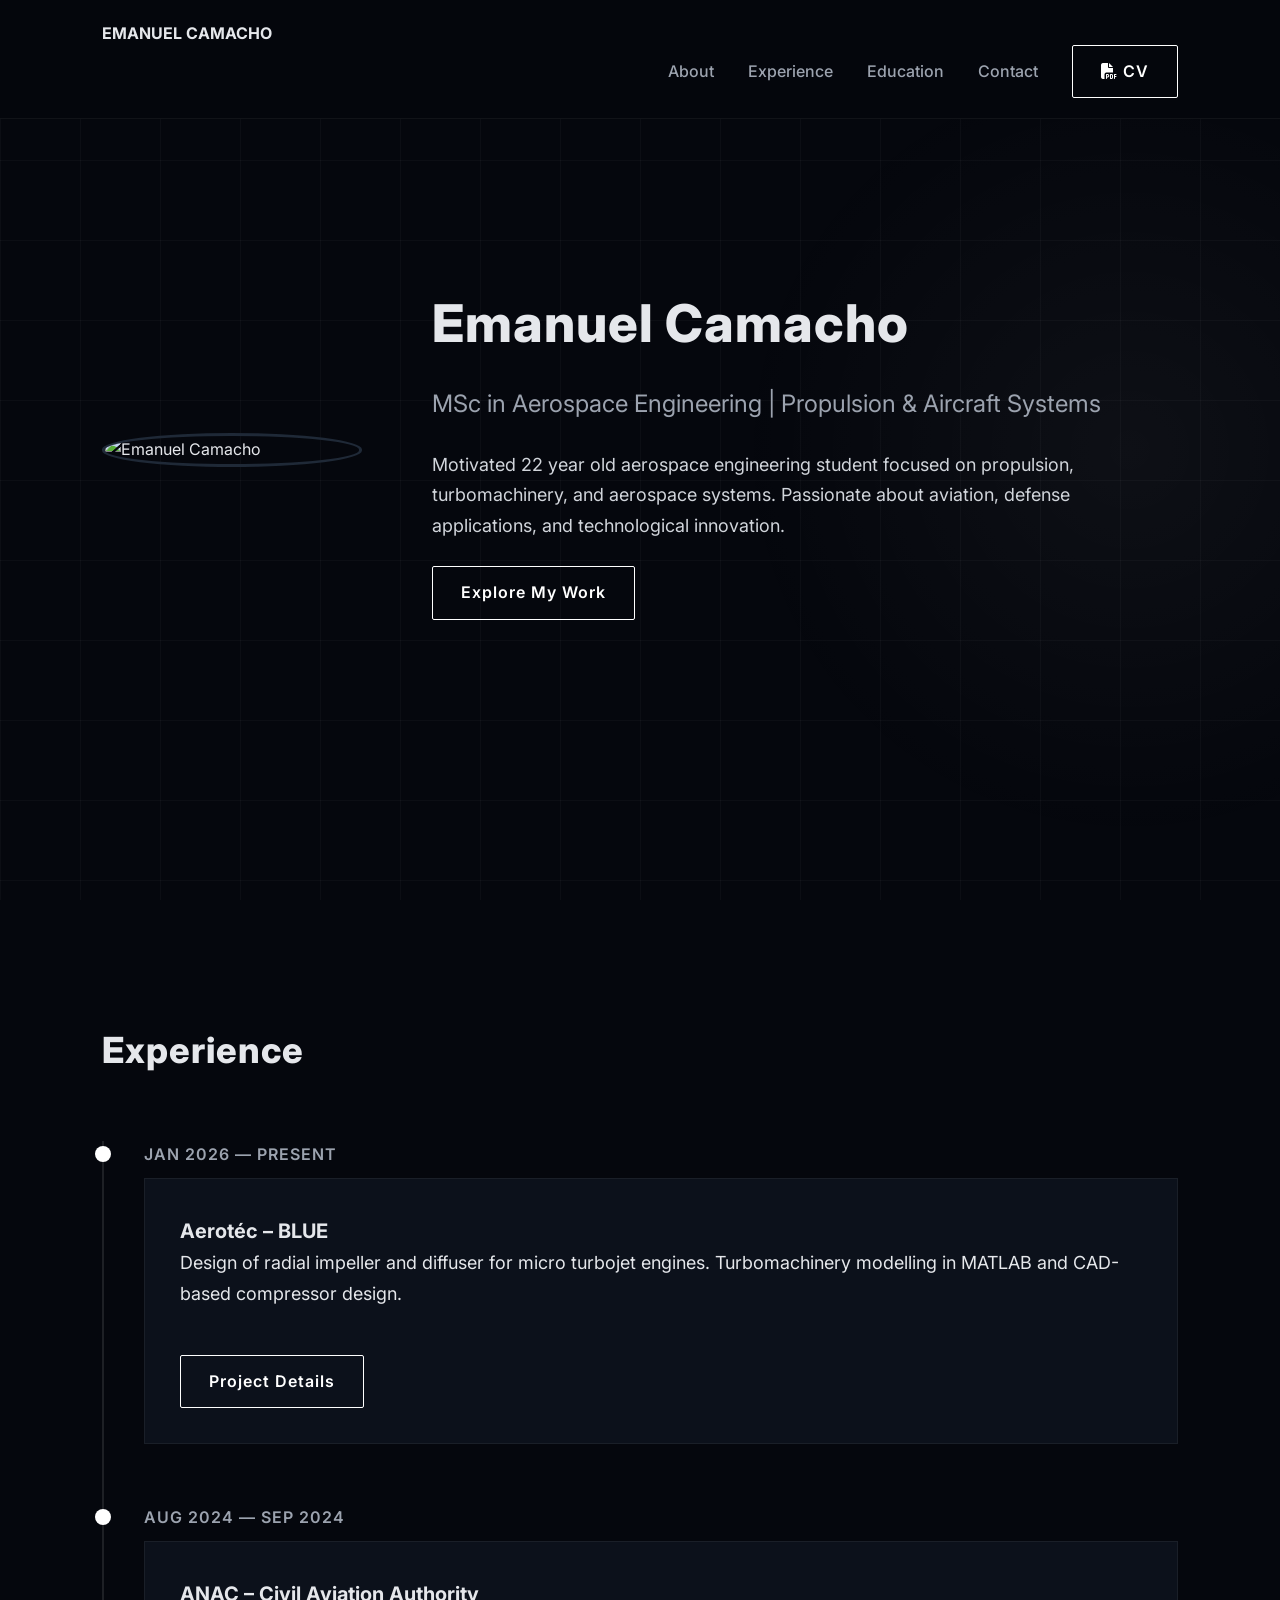
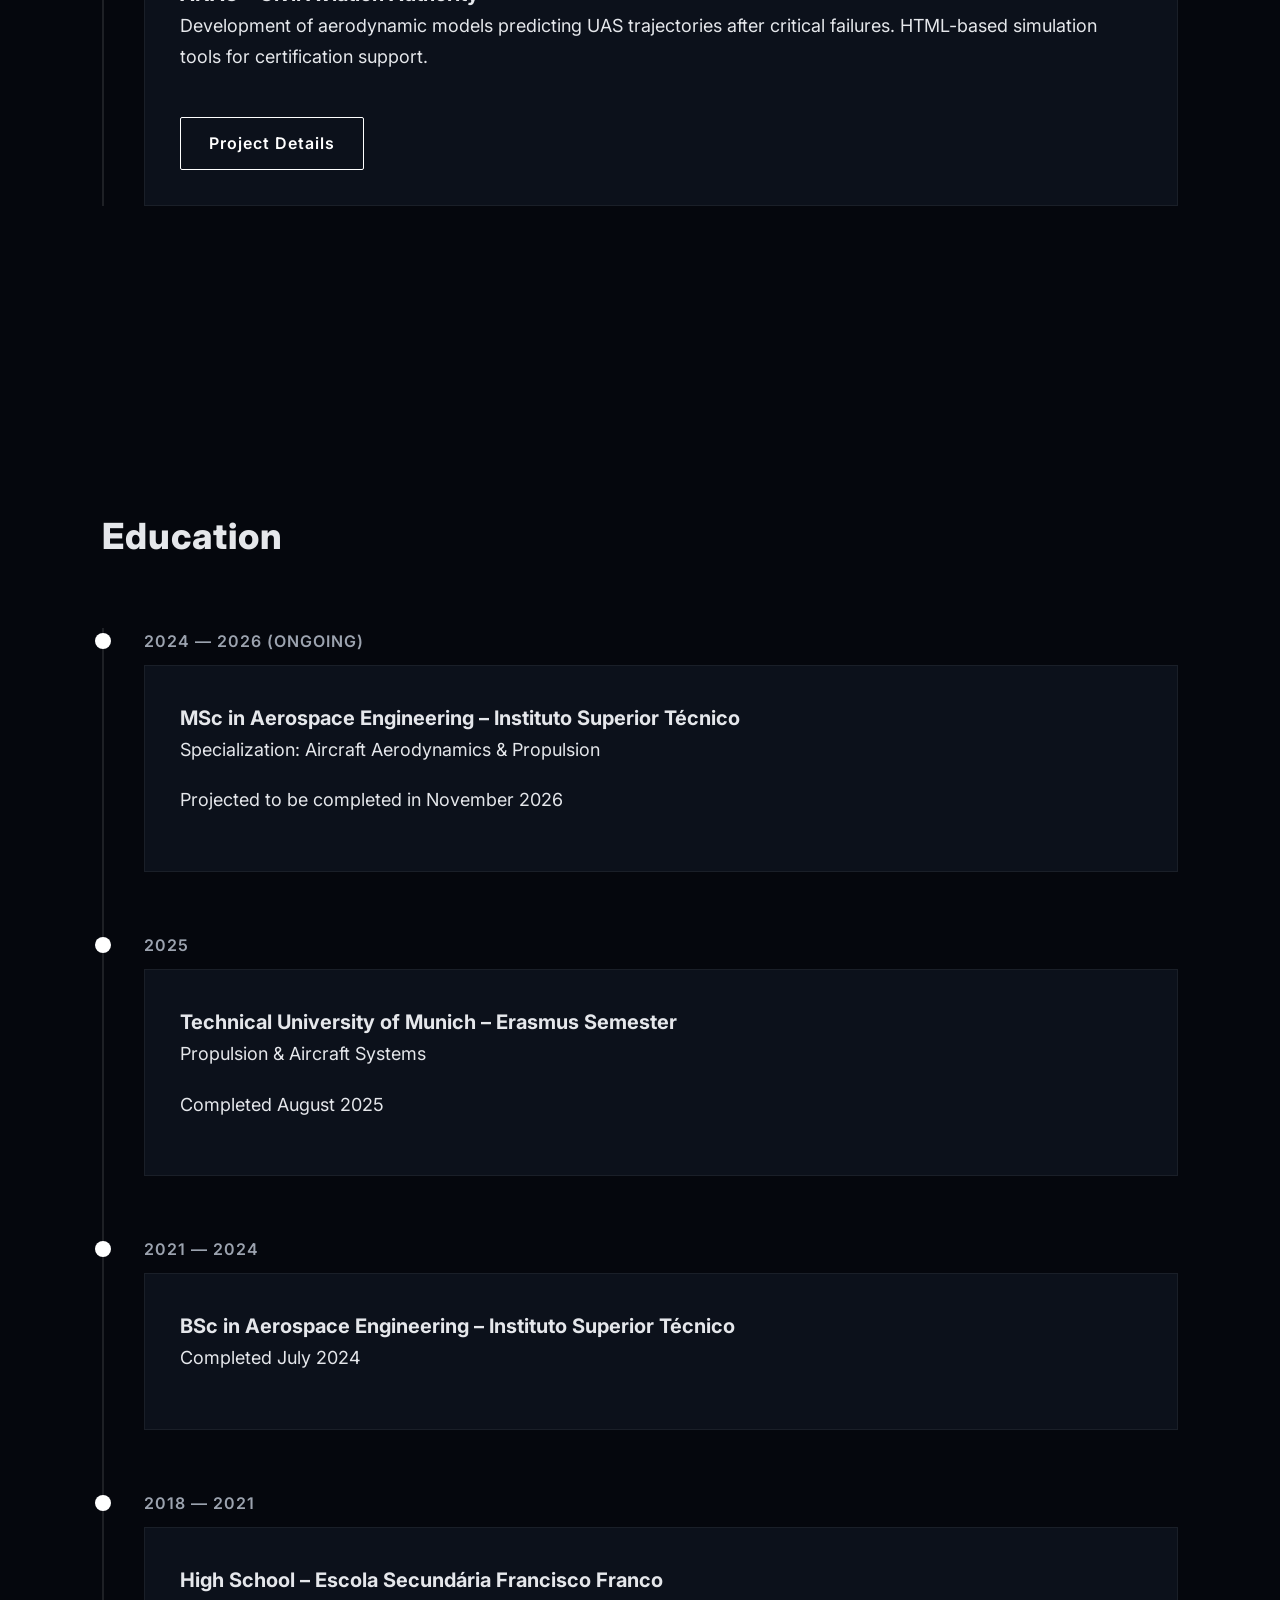
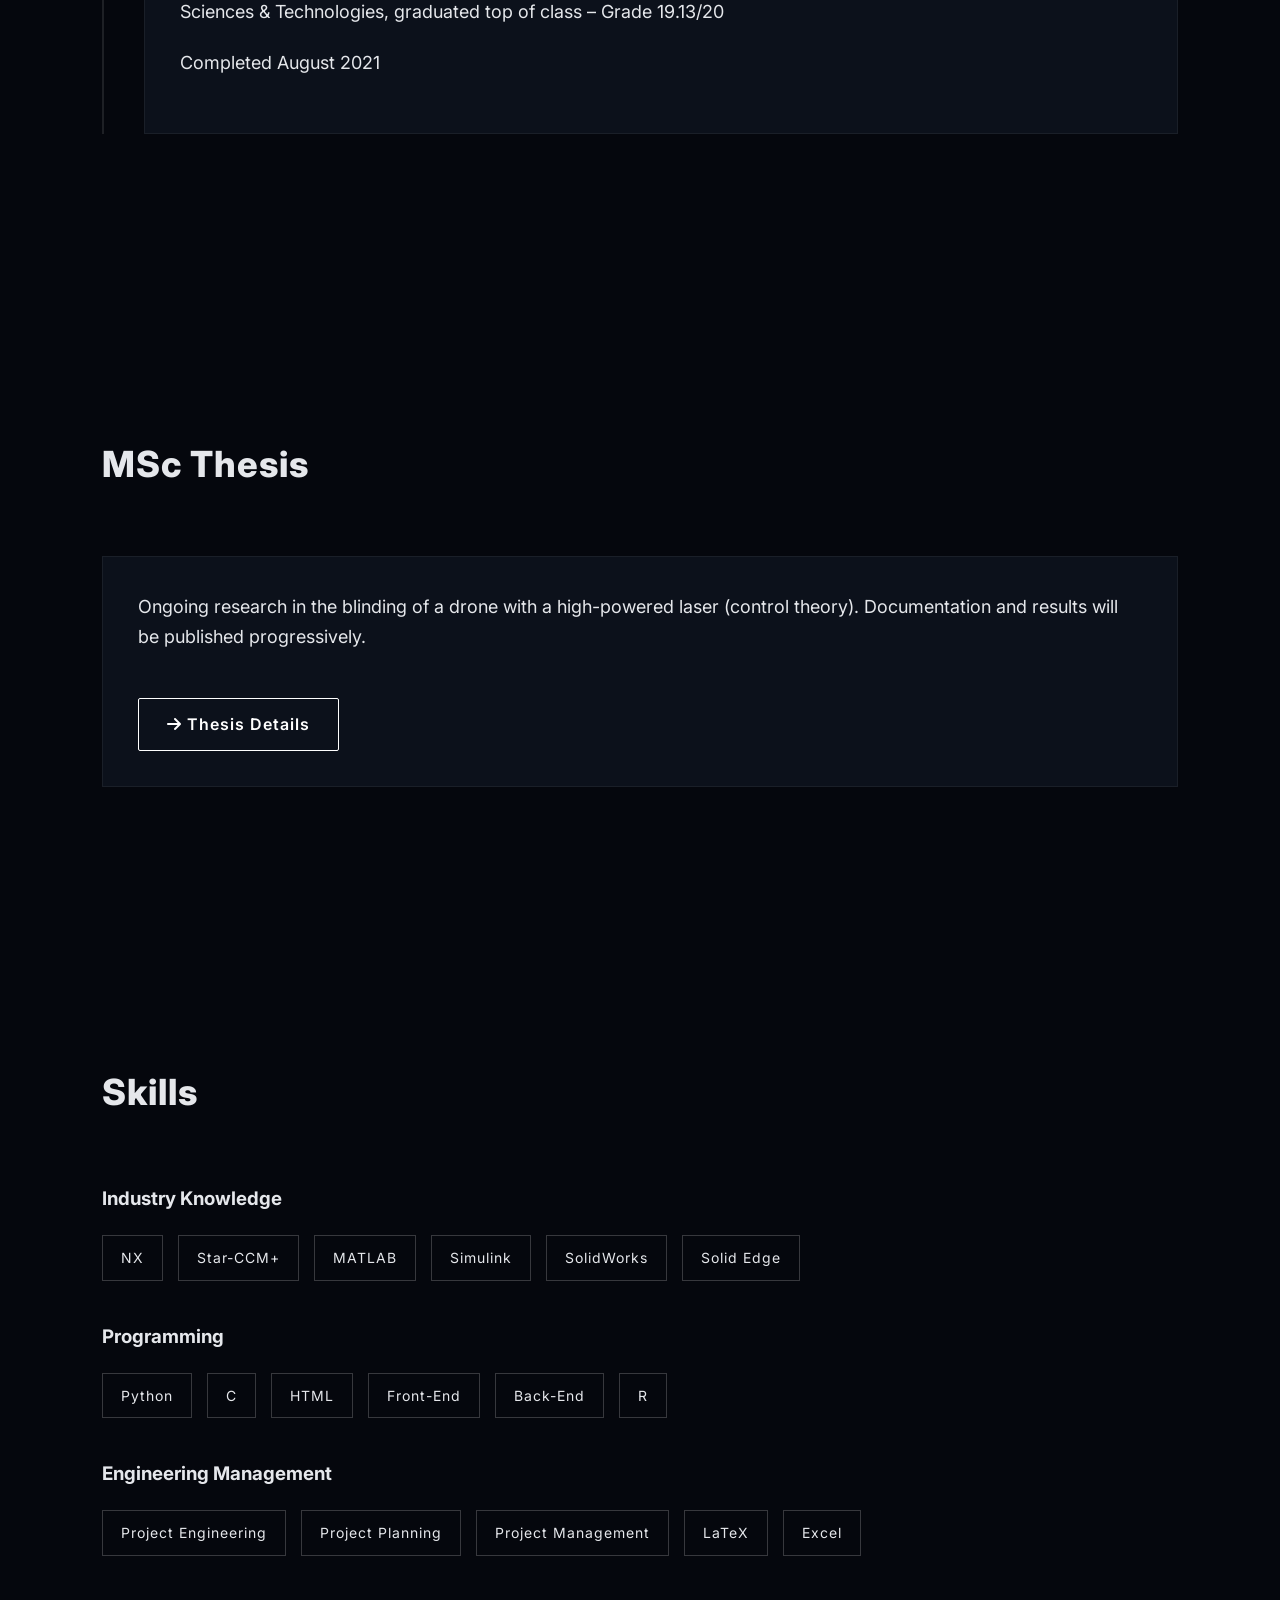
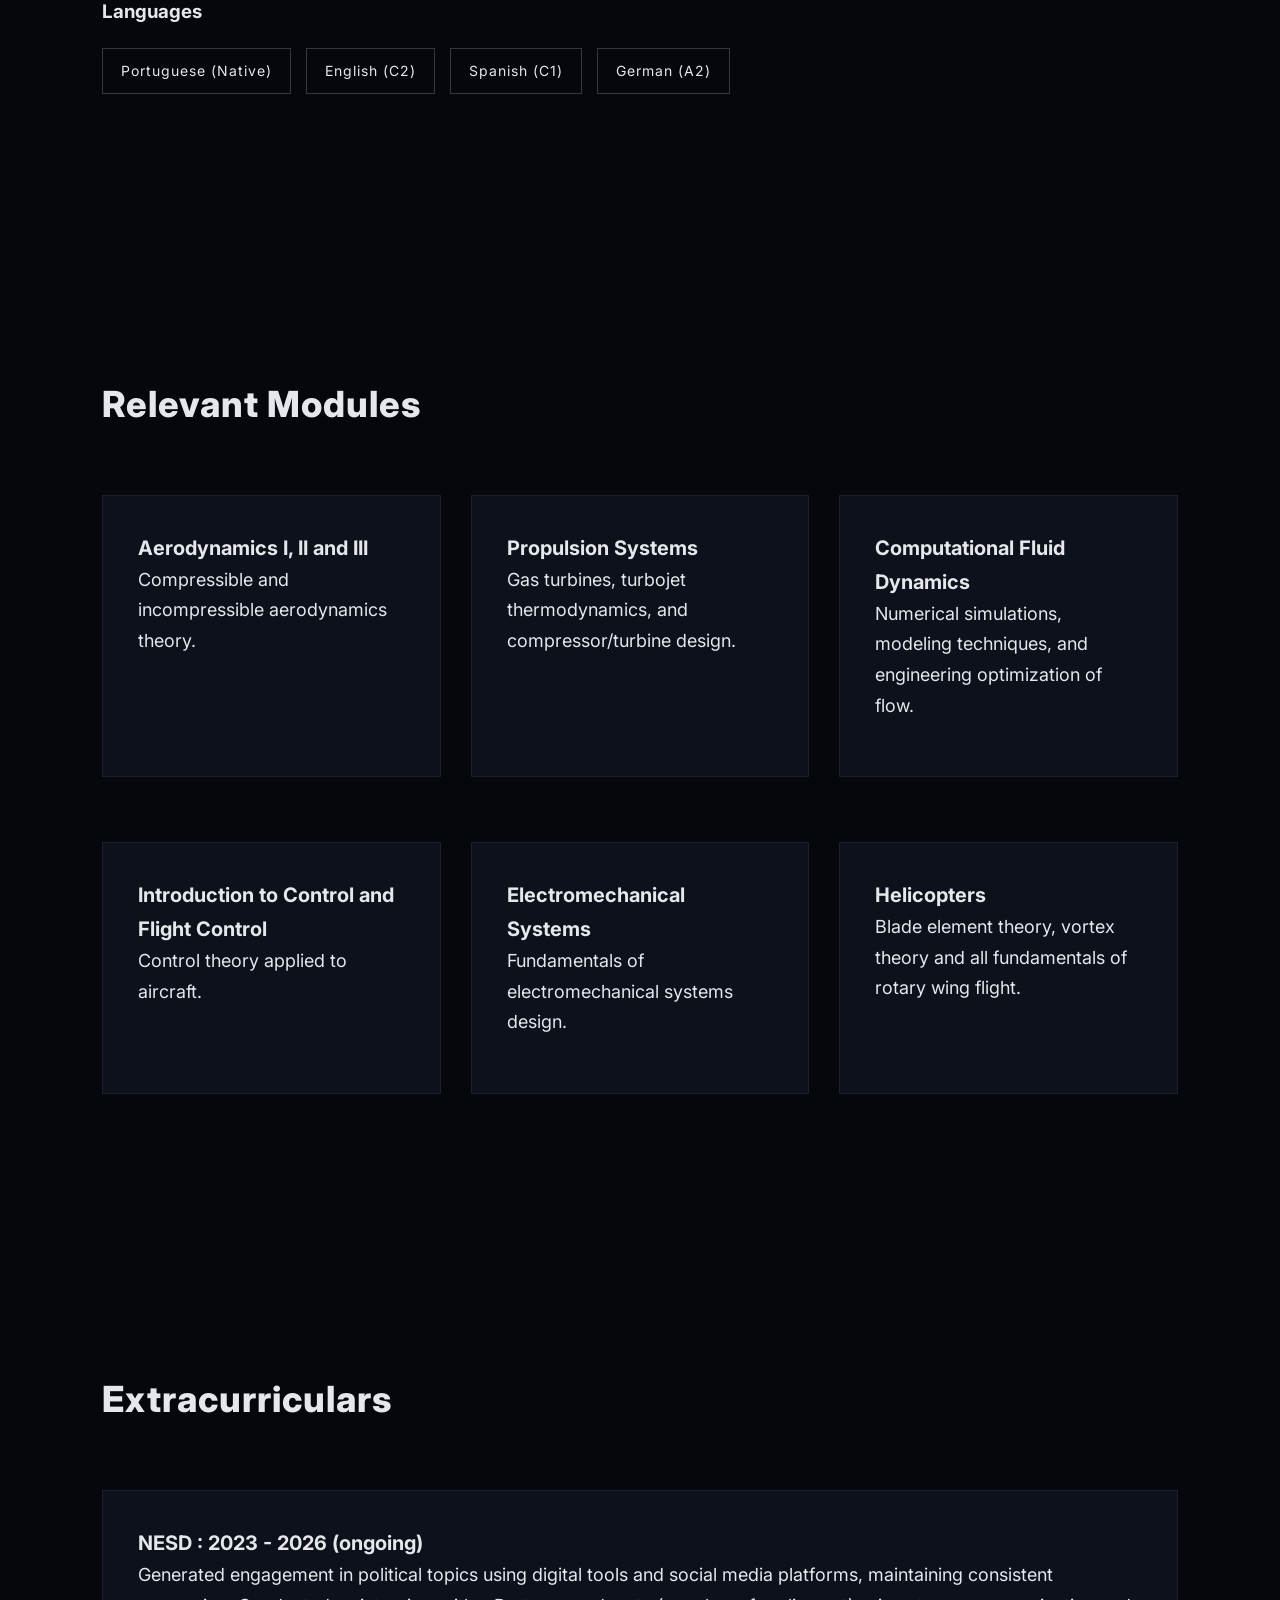
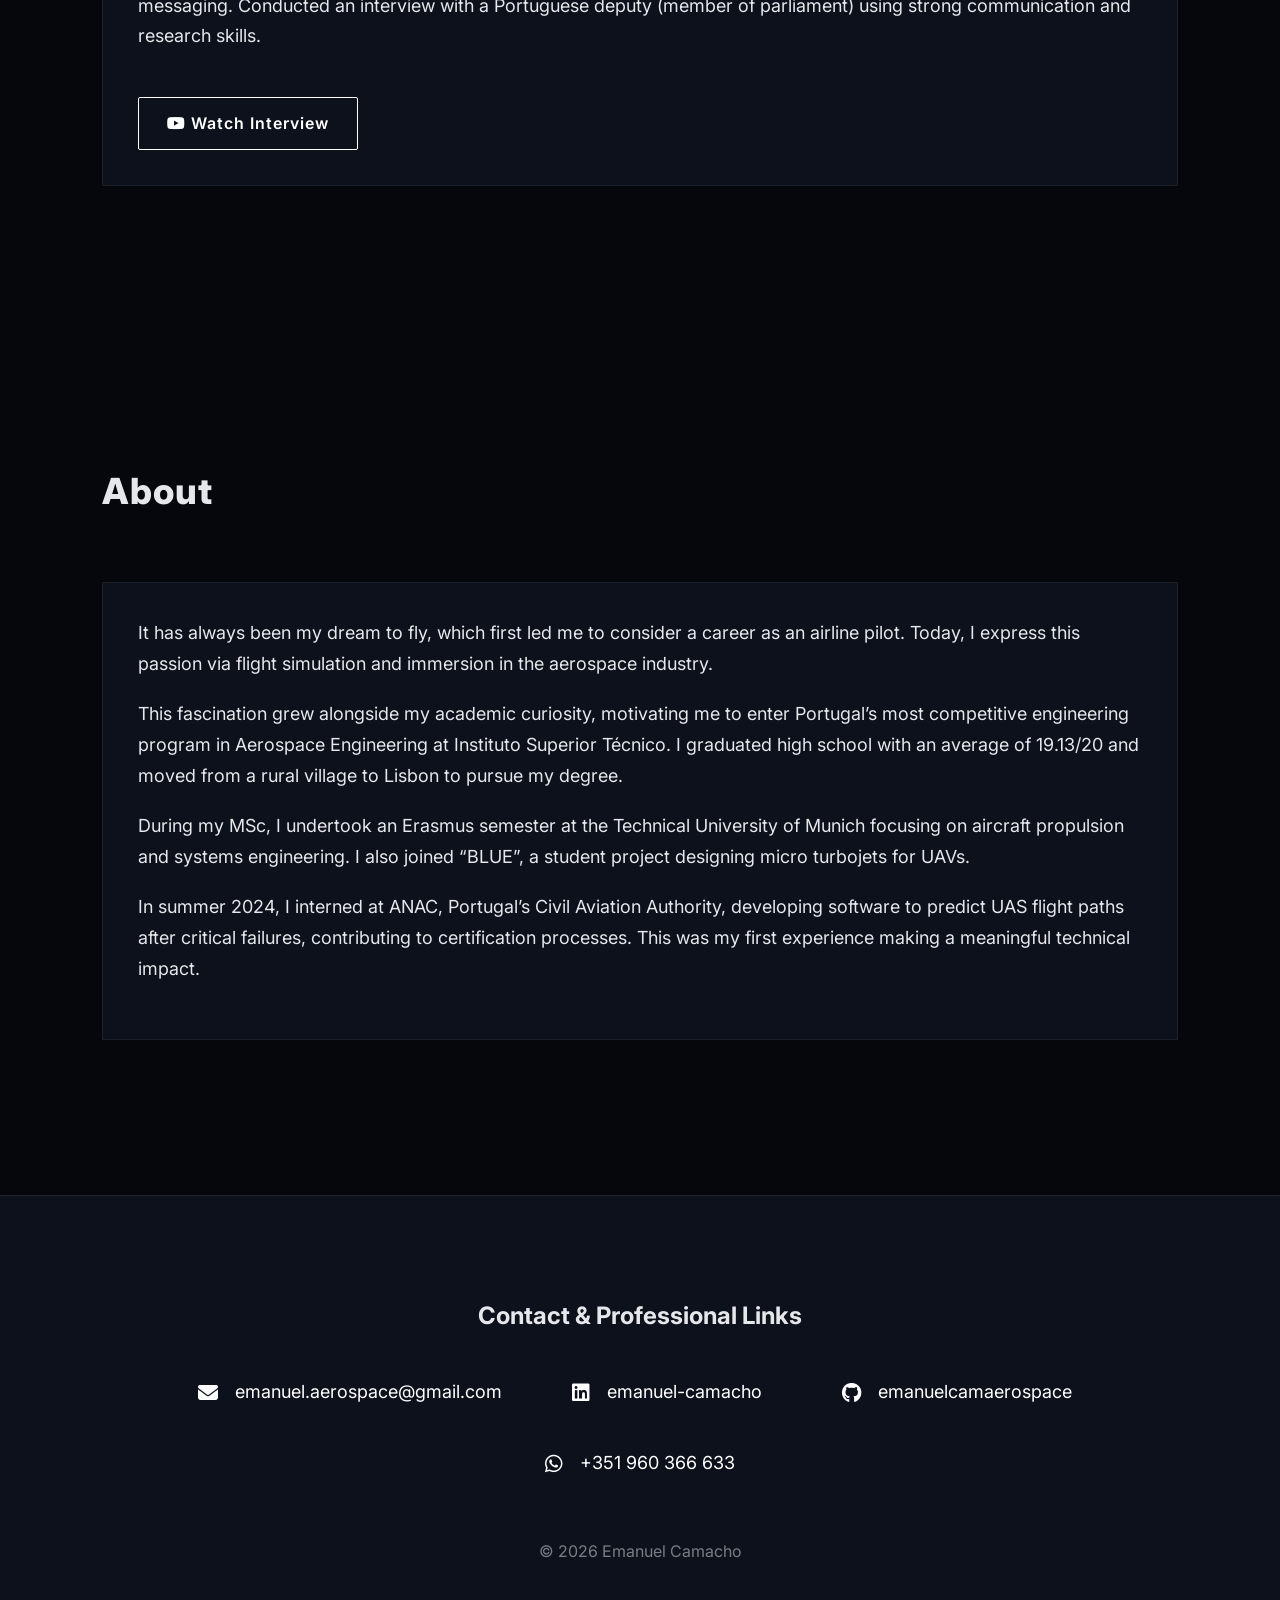
==== index.html @ 97e994b1 "Update index.html" ====
<!DOCTYPE html>
<html lang="en">
<head>
<meta charset="UTF-8">
<meta name="viewport" content="width=device-width, initial-scale=1.0">
<title>Emanuel Camacho | Aerospace Engineering</title>
<link href="https://fonts.googleapis.com/css2?family=Inter:wght@300;400;600;700;800&display=swap" rel="stylesheet">
<link rel="stylesheet" href="style.css">
<link rel="stylesheet" href="https://cdnjs.cloudflare.com/ajax/libs/font-awesome/6.4.2/css/all.min.css">
</head>
<meta name="google" content="notranslate">
<body>

<nav>
    
    <div><strong>EMANUEL CAMACHO</strong></div>
    <div>
        <a href="#about">About</a>
        <a href="#experience">Experience</a>
        <a href="#education">Education</a>
        <a href="#contact">Contact</a>
        <a href="cv.html" class="btn"><i class="fas fa-file-pdf"></i> CV</a>
    </div>
</nav>

<!-- HERO SECTION -->
<section class="hero">
    <div class="hero-content">
        <img src="images/profile.png" alt="Emanuel Camacho">
        <div class="hero-text">
            <h1>Emanuel Camacho</h1>
            <h2>MSc in Aerospace Engineering | Propulsion & Aircraft Systems</h2>  
            <p>
                Motivated 22 year old aerospace engineering student focused on propulsion, turbomachinery, and aerospace systems. 
                Passionate about aviation, defense applications, and technological innovation.
            </p>
            <a href="#experience" class="btn">Explore My Work</a>
        </div>
    </div>
</section>


<!-- EXPERIENCE -->
<section id="experience" class="section">
    <h2>Experience</h2>
    <div class="timeline">

        <!-- BLUE -->
        <div class="timeline-item">
            <div class="timeline-date">JAN 2026 — PRESENT</div>
            <div class="card experience-card">

                <div class="media-banner" 
                style="background-image:url('images/BLUE_branco.png'); 
                        background-size: 70%; 
                        background-position: center; 
                        background-repeat: no-repeat;">
                </div>

                <div class="card-content">
                    <h3>Aerotéc – BLUE</h3>
                    <p>
                        Design of radial impeller and diffuser for micro turbojet engines.
                        Turbomachinery modelling in MATLAB and CAD-based compressor design.
                    </p>
                    <a href="blue.html" class="btn">Project Details</a>
                </div>

            </div>
        </div>

        <!-- ANAC -->
        <div class="timeline-item">
            <div class="timeline-date">AUG 2024 — SEP 2024</div>
            <div class="card experience-card">

                <div class="media-banner" style="background-image:url('images/anaclogo.png');"></div>

                <div class="card-content">
                    <h3>ANAC – Civil Aviation Authority</h3>
                    <p>
                        Development of aerodynamic models predicting UAS trajectories after critical failures.
                        HTML-based simulation tools for certification support.
                    </p>
                    <a href="anac.html" class="btn">Project Details</a>
                </div>

            </div>
        </div>

    </div>
</section>

<!-- EDUCATION -->
<section id="education" class="section">
  <h2>Education</h2>
  <div class="timeline">

    <!-- MSc IST -->
    <div class="timeline-item">
      <div class="timeline-date">2024 — 2026 (ONGOING)</div>
      <div class="card experience-card edu-card">
          <div class="media-banner" style="background-image:url('images/ist.svg');"></div>
          <div class="card-content">
              <h3>MSc in Aerospace Engineering – Instituto Superior Técnico</h3>
              <p>Specialization: Aircraft Aerodynamics & Propulsion</p>
              <p>Projected to be completed in November 2026</p>
          </div>
      </div>
    </div>

    <!-- TUM (kept as is) -->
    <div class="timeline-item">
      <div class="timeline-date">2025</div>
      <div class="card experience-card edu-card">
          <div class="media-banner" style="background-image:url('images/TUM.svg');"></div>
          <div class="card-content">
              <h3>Technical University of Munich – Erasmus Semester</h3>
              <p>Propulsion & Aircraft Systems</p>
              <p>Completed August 2025</p>
          </div>
      </div>
    </div>

    <!-- BSc IST -->
    <div class="timeline-item">
      <div class="timeline-date">2021 — 2024</div>
      <div class="card experience-card edu-card">
          <div class="media-banner" style="background-image:url('images/ist.svg');"></div>
          <div class="card-content">
              <h3>BSc in Aerospace Engineering – Instituto Superior Técnico</h3>
              <p>Completed July 2024</p>
          </div>
      </div>
    </div>

    <!-- High School -->
    <div class="timeline-item">
      <div class="timeline-date">2018 — 2021</div>
      <div class="card experience-card edu-card">
          <div class="media-banner" style="background-image:url('images/francisco_franco.png');"></div>
          <div class="card-content">
              <h3>High School – Escola Secundária Francisco Franco</h3>
              <p>Sciences & Technologies, graduated top of class – Grade 19.13/20</p>
              <p>Completed August 2021</p>
          </div>
      </div>
    </div>

  </div>
</section>

<!-- MSc THESIS -->
<section id="thesis" class="section">
    <h2>MSc Thesis</h2>
    <div class="card">
        <p>Ongoing research in the blinding of a drone with a high-powered laser (control theory). Documentation and results will be published progressively.</p>
        <a href="thesis.html" class="btn"><i class="fas fa-arrow-right"></i> Thesis Details</a>
    </div>
</section>

<!-- SKILLS -->
<section id="skills" class="section">
    <h2>Skills</h2>

    <div class="skill-category">
        <h3>Industry Knowledge</h3>
        <div class="skill-tags">
            <div class="skill-tag">NX</div>
            <div class="skill-tag">Star-CCM+</div>
            <div class="skill-tag">MATLAB</div>
            <div class="skill-tag">Simulink</div>
            <div class="skill-tag">SolidWorks</div>
            <div class="skill-tag">Solid Edge</div>
        </div>
    </div>

    <div class="skill-category">
        <h3>Programming</h3>
        <div class="skill-tags">
            <div class="skill-tag">Python</div>
            <div class="skill-tag">C</div>
            <div class="skill-tag">HTML</div>
            <div class="skill-tag">Front-End</div>
            <div class="skill-tag">Back-End</div>
            <div class="skill-tag">R</div>
        </div>
    </div>

    <div class="skill-category">
        <h3>Engineering Management</h3>
        <div class="skill-tags">
            <div class="skill-tag">Project Engineering</div>
            <div class="skill-tag">Project Planning</div>
            <div class="skill-tag">Project Management</div>
            <div class="skill-tag">LaTeX</div>
            <div class="skill-tag">Excel</div>
        </div>
    </div>

    <div class="skill-category">
        <h3>Languages</h3>
        <div class="skill-tags">
            <div class="skill-tag">Portuguese (Native)</div>
            <div class="skill-tag">English (C2)</div>
            <div class="skill-tag">Spanish (C1)</div>
            <div class="skill-tag">German (A2)</div>
        </div>
    </div>
</section>

<!-- RELEVANT MODULES -->
<section id="modules" class="section">
    <h2>Relevant Modules</h2>
    <div class="course-grid">
        <div class="card"><h3>Aerodynamics I, II and III</h3><p>Compressible and incompressible aerodynamics theory.</p></div>
        <div class="card"><h3>Propulsion Systems</h3><p>Gas turbines, turbojet thermodynamics, and compressor/turbine design.</p></div>
        <div class="card"><h3>Computational Fluid Dynamics</h3><p>Numerical simulations, modeling techniques, and engineering optimization of flow.</p></div>
        <div class="card"><h3>Introduction to Control and Flight Control</h3><p>Control theory applied to aircraft.</p></div>
        <div class="card"><h3>Electromechanical Systems</h3><p>Fundamentals of electromechanical systems design.</p></div>
        <div class="card"><h3>Helicopters</h3><p>Blade element theory, vortex theory and all fundamentals of rotary wing flight.</p></div>
</section>

<!-- EXTRACURRICULAR NESD -->
<section id="extracurricular" class="section">
    <h2>Extracurriculars</h2>
    <div class="card">
    <h3>NESD : 2023 - 2026 (ongoing)</h3>
    <p>
        Generated engagement in political topics using digital tools and social media platforms, maintaining consistent messaging.
        Conducted an interview with a Portuguese deputy (member of parliament) using strong communication and research skills.
    </p>

    <a href="https://www.youtube.com/watch?v=aXqZO8vijGA&t=4s" target="_blank" class="btn youtube-btn">
        <i class="fab fa-youtube"></i> Watch Interview
    </a>
</div>
</section>

<!-- ABOUT -->
<section id="about" class="section">
    <h2>About</h2>
    <div class="card">
        <p>
            It has always been my dream to fly, which first led me to consider a career as an airline pilot. 
            Today, I express this passion via flight simulation and immersion in the aerospace industry.
        </p>
        <p>
            This fascination grew alongside my academic curiosity, motivating me to enter Portugal’s most 
            competitive engineering program in Aerospace Engineering at Instituto Superior Técnico. 
            I graduated high school with an average of 19.13/20 and moved from a rural village to Lisbon 
            to pursue my degree.
        </p>
        <p>
            During my MSc, I undertook an Erasmus semester at the Technical University of Munich focusing 
            on aircraft propulsion and systems engineering. I also joined “BLUE”, a student project designing 
            micro turbojets for UAVs.
        </p>
        <p>
            In summer 2024, I interned at ANAC, Portugal’s Civil Aviation Authority, developing software 
            to predict UAS flight paths after critical failures, contributing to certification processes. 
            This was my first experience making a meaningful technical impact.
        </p>
    </div>
</section>


<!-- CONTACT -->
<section id="contact" class="contact-section">
    <h2>Contact & Professional Links</h2>
    <div class="contact-grid">
        <div class="contact-item">
            <i class="fas fa-envelope"></i>
            <a href="mailto:emanuel.aerospace@gmail.com">emanuel.aerospace@gmail.com</a>
        </div>
        <div class="contact-item">
            <i class="fab fa-linkedin"></i>
            <a href="https://www.linkedin.com/in/emanuel-camacho-05ab8a245" target="_blank">emanuel-camacho</a>
        </div>
        <div class="contact-item">
            <i class="fab fa-github"></i>
            <a href="https://github.com/emanuelcamaerospace/" target="_blank">emanuelcamaerospace</a>
        </div>
        <div class="contact-item">
            <i class="fab fa-whatsapp"></i>
            <a href="https://wa.me/+351960366633" target="_blank">+351 960 366 633</a>
        </div>
    </div>
    <p style="margin-top:60px; opacity:0.5;">© 2026 Emanuel Camacho</p>
</section>

<script>
const observer = new IntersectionObserver(entries => {
    entries.forEach(entry => {
        if(entry.isIntersecting) { entry.target.classList.add("visible"); }
    });
});
document.querySelectorAll(".section, .card").forEach(el => {
    el.classList.add("fade-in");
    observer.observe(el);
});
</script>

</body>
</html>
---- style.css ----
/* ================= GLOBAL ================= */
/* Reset & base styles */
* {
  margin: 0;
  padding: 0;
  box-sizing: border-box;
}

html {
  scroll-behavior: smooth;
  translate: no;
}

html, body {
  overflow-x: hidden !important;
}

body {
  font-family: 'Inter', sans-serif;
  background: #05070d;
  color: #e5e7eb;
  line-height: 1.7;
  position: relative;
}

/* Blueprint grid overlay */
body::before {
  content: "";
  position: fixed;
  inset: 0;
  background-image:
    linear-gradient(rgba(255,255,255,0.03) 1px, transparent 1px),
    linear-gradient(90deg, rgba(255,255,255,0.03) 1px, transparent 1px);
  background-size: 80px 80px;
  pointer-events: none;
  z-index: 0;
}

/* ================= NAVIGATION ================= */
nav {
  position: fixed;
  width: 100%;
  background: rgba(5,7,13,0.95);
  backdrop-filter: blur(12px);
  display: flex;
  justify-content: space-between;
  padding: 20px 8%;
  z-index: 1000;
  border-bottom: 1px solid rgba(255,255,255,0.05);
}

nav a {
  color: #9ca3af;
  text-decoration: none;
  margin-left: 30px;
  font-weight: 500;
  transition: 0.3s;
}

nav a:hover { color: #ffffff; }

nav a.btn { text-align: center; }

/* ================= HERO ================= */
.hero {
  height: 100vh;
  display: flex;
  align-items: center;
  padding: 0 8%;
  position: relative;
}

.hero-content {
  display: flex;
  align-items: center;
  gap: 70px;
  z-index: 1;
}

.hero img {
  width: 260px;
  border-radius: 50%;
  border: 3px solid #1f2937;
}

.hero-text h1 { font-size: 52px; font-weight: 800; letter-spacing: 1px; }
.hero-text h2 { color: #9ca3af; font-weight: 400; margin: 15px 0 25px; }
.hero-text p { font-size: 18px; max-width: 650px; color: #d1d5db; }

.hero::after {
  content: "";
  position: absolute;
  width: 800px;
  height: 800px;
  background: radial-gradient(circle, rgba(255,255,255,0.04), transparent 70%);
  top: 50%;
  right: -250px;
  transform: translateY(-50%);
  z-index: 0;
}

/* ================= BUTTONS ================= */
.btn {
  display: inline-block;
  margin-top: 25px;
  padding: 12px 28px;
  border: 1px solid #ffffff;
  color: #ffffff;
  text-decoration: none;
  border-radius: 2px;
  font-weight: 600;
  letter-spacing: 1px;
  transition: 0.3s;
}

.btn:hover { background: #ffffff; color: #05070d; }

/* ================= SECTIONS ================= */
.section {
  padding: 120px 8%;
  position: relative;
  z-index: 1;
}

.section h2 {
  font-size: 36px;
  font-weight: 800;
  margin-bottom: 60px;
  letter-spacing: 1px;
}

/* ================= CARDS ================= */
.card {
  background: #0c111b;
  padding: 35px;
  margin-bottom: 35px;
  border: 1px solid rgba(255,255,255,0.06);
  transition: 0.3s;
}

.card:hover { border-color: rgba(255,255,255,0.2); }
.card p { font-size: 18px; margin-bottom: 20px; }
.card ul { margin-left: 20px; }
.card h3 { font-size: 20px; }

/* ================= TIMELINE ================= */
.timeline { border-left: 2px solid rgba(255,255,255,0.1); padding-left: 40px; }
.timeline-item { margin-bottom: 60px; position: relative; }
.timeline-item::before {
  content: "";
  position: absolute;
  left: -49px;
  top: 5px;
  width: 16px;
  height: 16px;
  background: #ffffff;
  border-radius: 50%;
}
.timeline-date { color: #9ca3af; margin-bottom: 10px; font-weight: 600; letter-spacing: 1px; }

/* ================= SKILLS ================= */
.skill-category { margin-bottom: 40px; }
.skill-category h3 { margin-bottom: 20px; font-weight: 700; }
.skill-tags { display: flex; flex-wrap: wrap; gap: 15px; }
.skill-tag { padding: 10px 18px; border: 1px solid rgba(255,255,255,0.2); font-size: 14px; letter-spacing: 1px; }

/* ================= COURSES ================= */
.course-grid { display: grid; grid-template-columns: repeat(auto-fit,minmax(280px,1fr)); gap: 30px; }

/* ================= CONTACT ================= */
.contact-section { background: #0c111b; padding: 100px 8%; text-align: center; border-top: 1px solid rgba(255,255,255,0.08); }
.contact-grid { display: flex; flex-wrap: wrap; justify-content: center; gap: 40px; margin-top: 40px; }
.contact-item { min-width: 250px; font-size: 18px; text-align: center; }
.contact-item a { color: #ffffff; text-decoration: none; }
.contact-item a:hover { text-decoration: underline; }
.contact-item i { color: #ffffff; margin-right: 12px; font-size: 20px; vertical-align: middle; }

/* ================= FADE ANIMATION ================= */
.fade-in { opacity: 0; transform: translateY(40px); transition: all 1s ease; }
.fade-in.visible { opacity: 1; transform: translateY(0); }

/* ================= IFRAME ================= */
iframe { width: 100%; height: 80vh; border: none; margin-bottom: 20px; }

/* ================= CAPTIONS ================= */
.caption {
  margin-top: 15px;
  color: #e5e7eb;
  text-align: center;
  max-width: 700px;
  margin-left: auto;
  margin-right: auto;
}
.caption h3 { font-size: 1.4rem; font-weight: 700; margin-bottom: 10px; }
.caption p { font-size: 1rem; line-height: 1.5; color: #d1d5db; }

/* ================= EXPERIENCE CARD ================= */
.experience-card { position: relative; overflow: hidden; }
.media-banner {
  position: absolute;
  top: 0;
  right: 0;
  width: 65%;
  height: 100%;
  background: url('images/profile.png') center/cover no-repeat;
  opacity: 0.12;
  transform: skewX(-25deg) translateX(30%);
  transition: 0.6s ease;
}
.experience-card:hover .media-banner {
  opacity: 0.25;
  transform: skewX(-25deg) translateX(20%) scale(1.05);
}
.card-content { position: relative; z-index: 2; }

/* ================= ANAC SLIDING GALLERY ================= */
.swiper { width: 100%; padding-bottom: 60px; }
.swiper-slide {
  text-align: center;
  display: flex;
  flex-direction: column;
  align-items: center;
  justify-content: center;
}
.swiper-slide img {
  width: 100%;
  max-height: 500px;
  object-fit: cover;
  border-radius: 6px;
  border: 1px solid rgba(255,255,255,0.08);
  transition: 0.4s ease;
}
.swiper-slide img:hover { transform: scale(1.02); }

/* PDF Slide */
.pdf-slide {
  height: 420px;
  display: flex;
  flex-direction: column;
  justify-content: center;
  align-items: center;
  background: #0c111b;
  border: 1px solid rgba(255,255,255,0.06);
  border-radius: 6px;
}
.pdf-slide i {
  font-size: 80px;
  color: #ff4d4d;
  margin-bottom: 20px;
  transition: 0.3s ease;
}
.pdf-slide i:hover { transform: scale(1.1); }

/* Pagination & arrows */
.swiper-pagination { bottom: 0 !important; }
.swiper-button-next,
.swiper-button-prev { color: #ffffff; }
.swiper-button-next:hover,
.swiper-button-prev:hover { opacity: 0.7; }
.swiper-slide-active img { box-shadow: 0 0 25px rgba(255,255,255,0.05); }

/* ================= MOBILE / RESPONSIVE ================= */
@media (max-width: 900px) {
  nav { flex-direction: column; align-items: center; padding: 15px 5%; width: 100%; }
  nav div:nth-child(2) { display: flex; flex-wrap: wrap; justify-content: center; gap: 10px; width: 100%; }
  nav a { margin-left: 0; margin-bottom: 10px; font-size: 16px; }
  nav a.btn { flex: 1 1 100%; }

  .hero { flex-direction: column; text-align: center; padding-top: 220px; height: auto; overflow: hidden; }
  .hero-content { flex-direction: column; gap: 20px; width: 100%; padding: 0 5%; align-items: center; }
  .hero img { width: 160px; max-width: 50%; margin: 0 auto; border: 2px solid #1f2937; }
  .hero-text { width: 100%; }
  .hero-text h1 { font-size: 28px; }
  .hero-text h2 { font-size: 18px; margin: 10px 0; }
  .hero-text p { font-size: 16px; max-width: 90%; margin: 0 auto 20px auto; }
  .hero-text .btn { display: inline-block; margin: 0 auto; }

  .timeline { padding-left: 20px; border-left: 2px solid rgba(255,255,255,0.08); }
  .timeline-item::before { left: -32px; }

  .skill-tags { justify-content: center; }

  .contact-grid { flex-direction: column; gap: 25px; align-items: center; }
  .contact-item { text-align: center; font-size: 18px; min-width: 200px; }

  .course-grid { grid-template-columns: 1fr; gap: 20px; }
  .card h3 { font-size: 20px; }
  .card p { font-size: 16px; }

  .gallery { flex-direction: column; gap: 15px; }
}

@media (max-width: 500px) {
  .hero img { width: 140px; }
  .hero-text h1 { font-size: 24px; }
  .hero-text h2 { font-size: 16px; }
  .hero-text p { font-size: 14px; }
  nav a { font-size: 14px; }
}
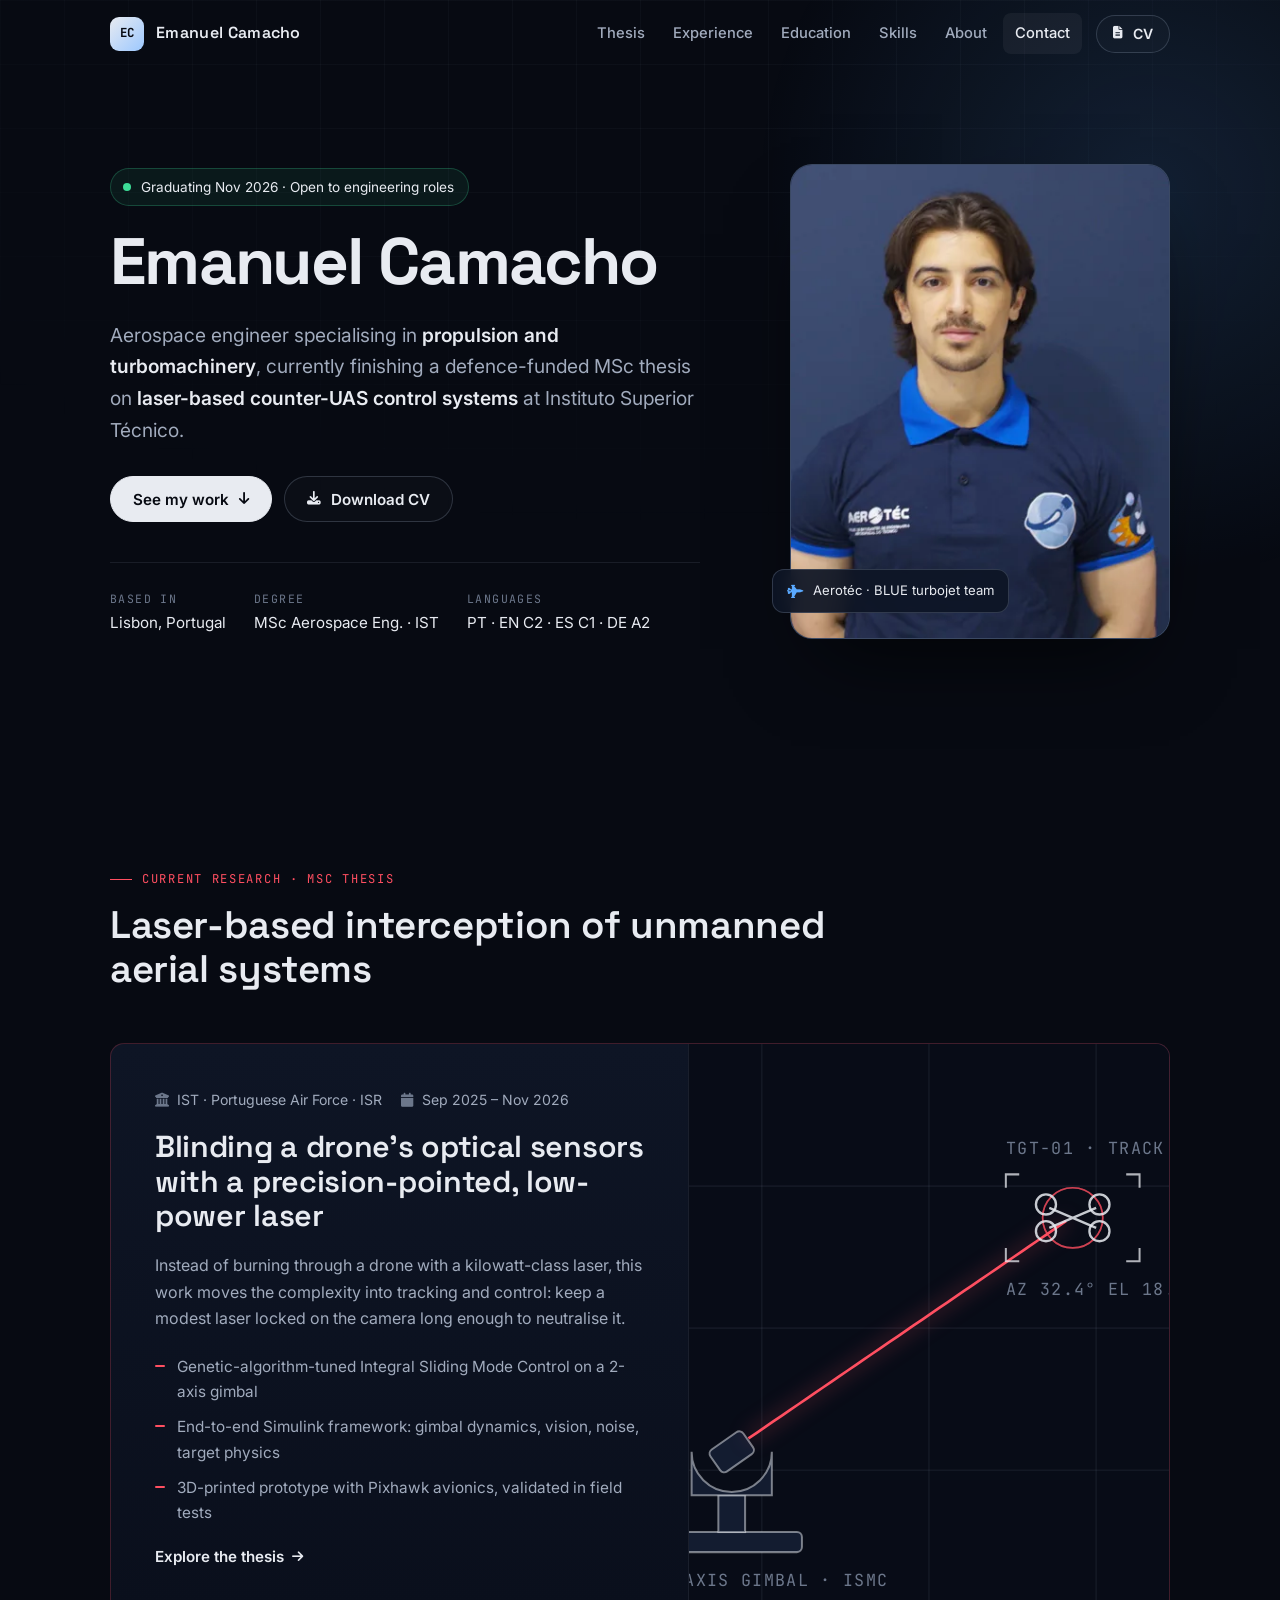
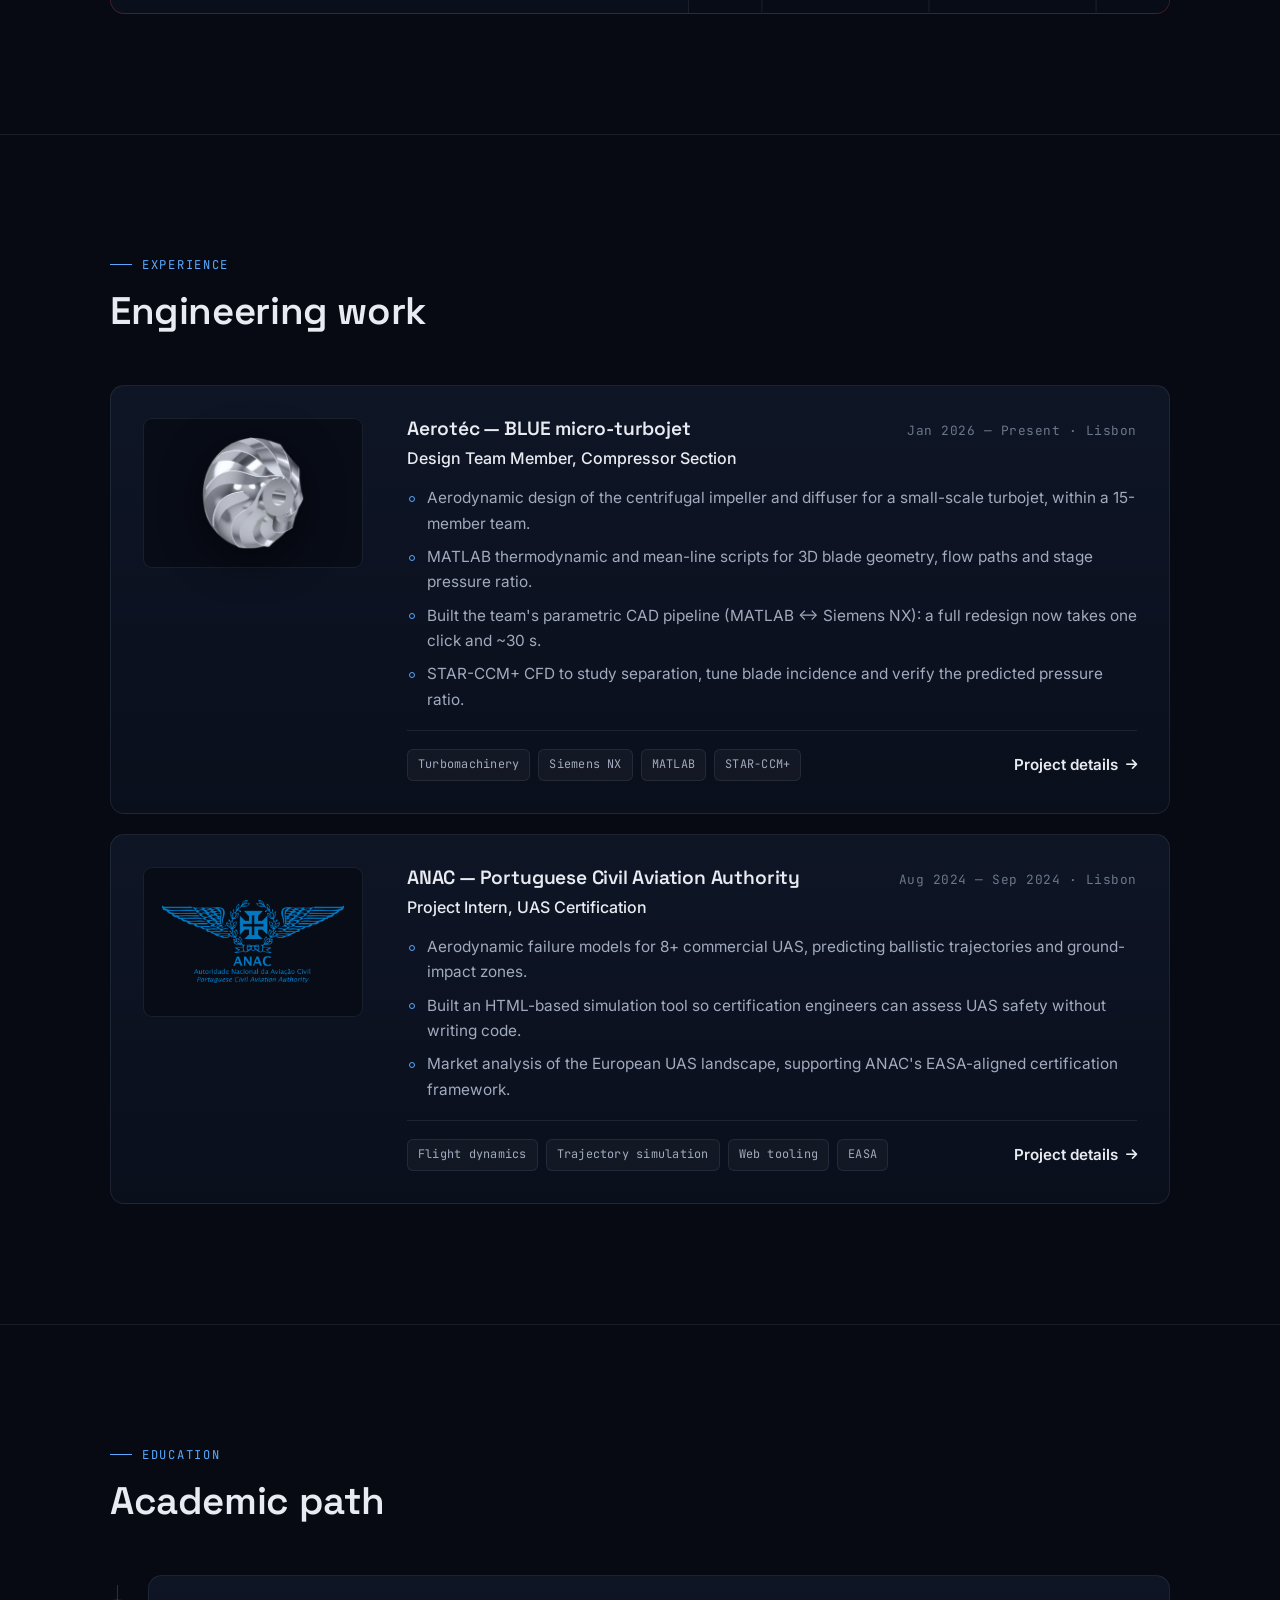
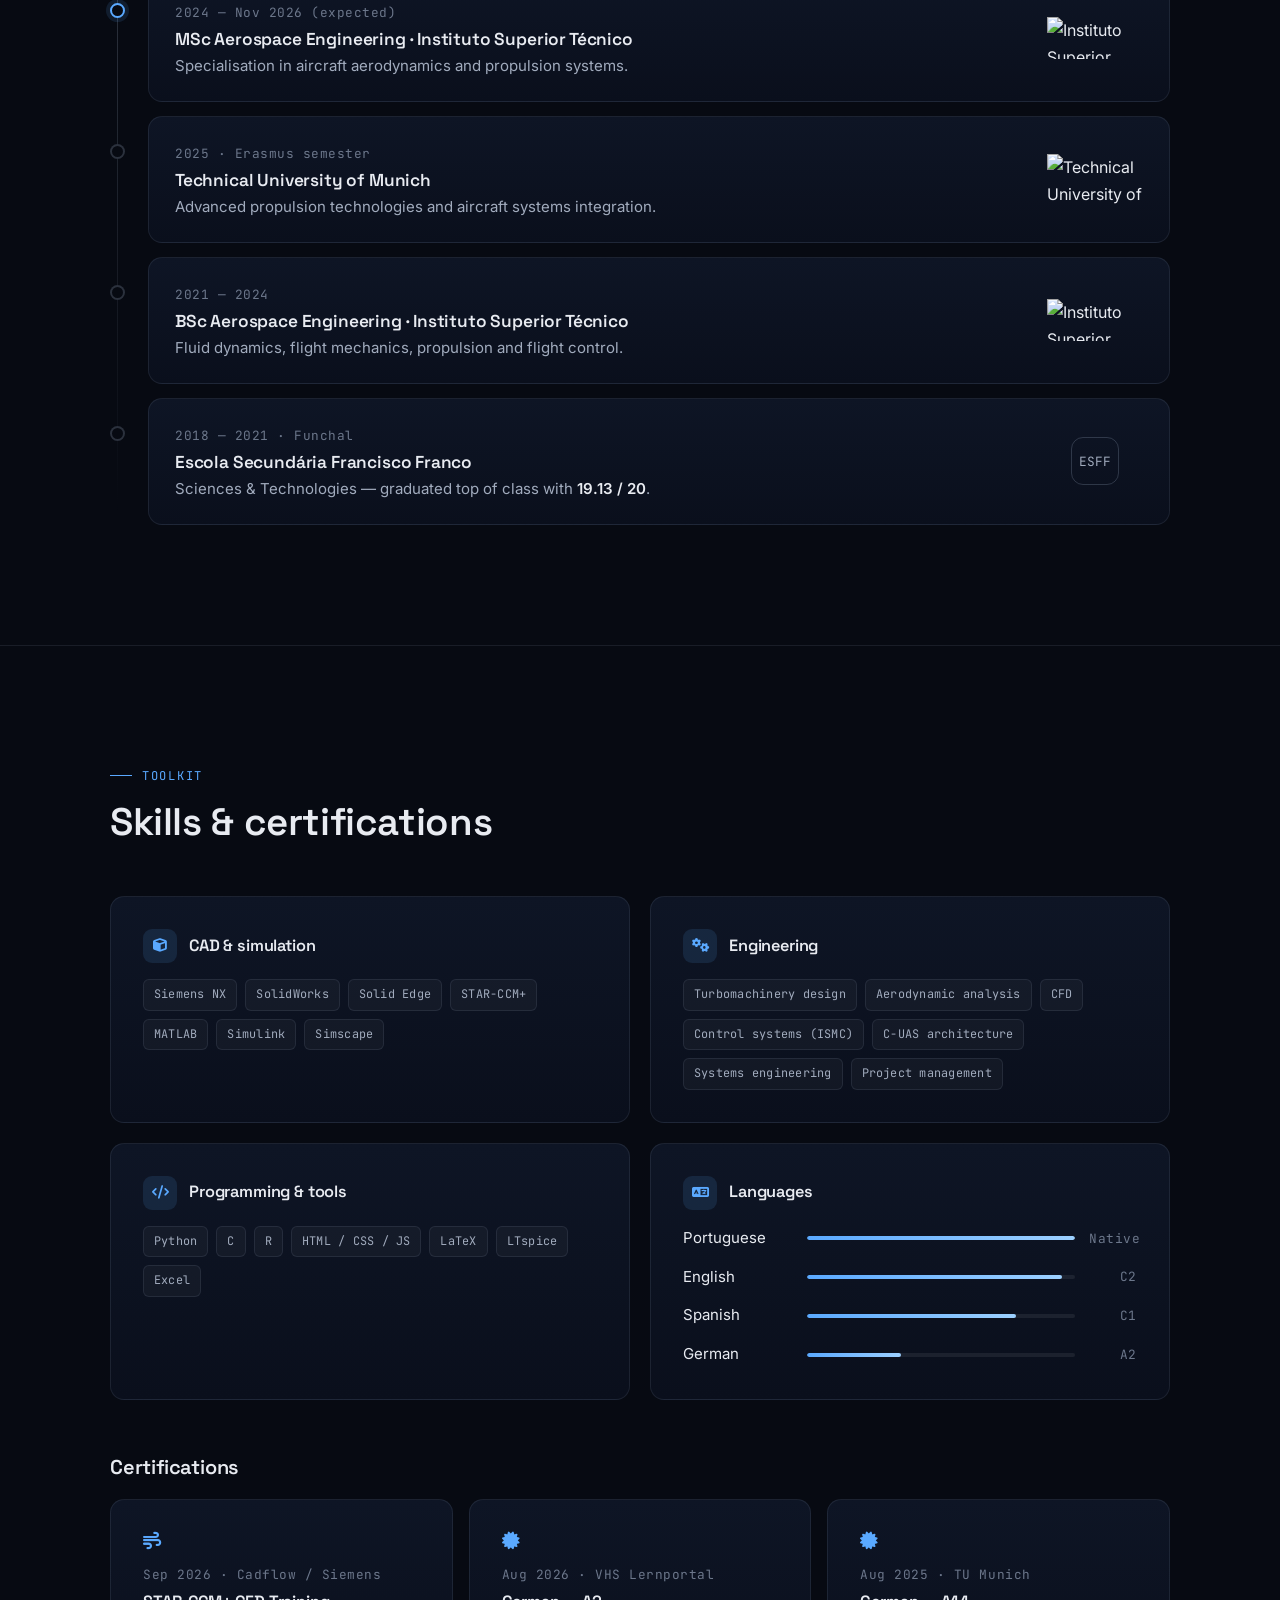
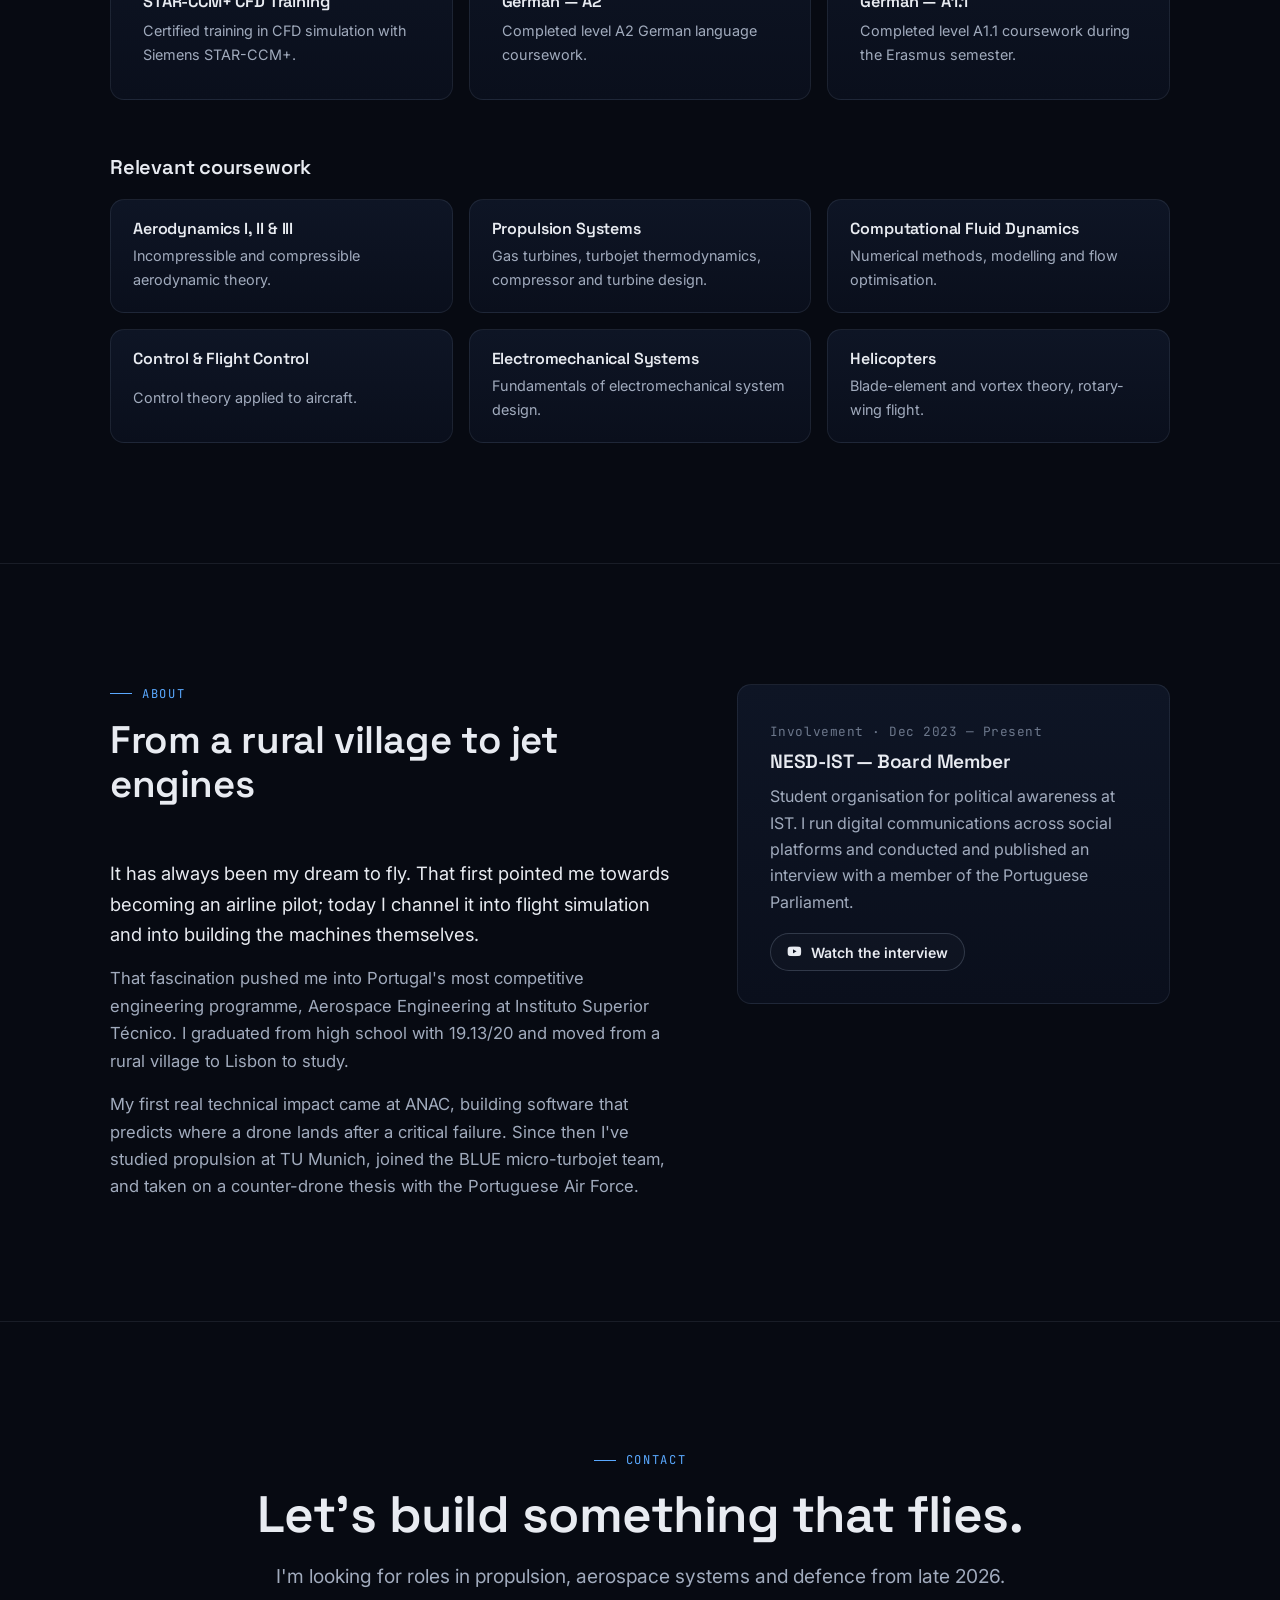
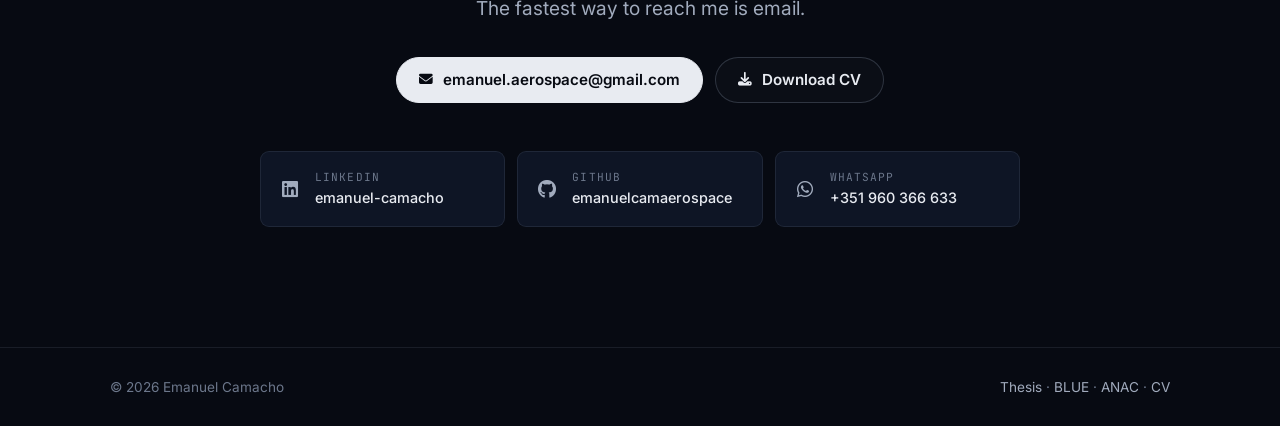
==== commit 7e5fab2c: "BIG UPD" ====
--- a/index.html
+++ b/index.html
@@ -1,305 +1,369 @@
 <!DOCTYPE html>
-<html lang="en">
+<html lang="en" translate="no">
 <head>
 <meta charset="UTF-8">
 <meta name="viewport" content="width=device-width, initial-scale=1.0">
-<title>Emanuel Camacho | Aerospace Engineering</title>
-<link href="https://fonts.googleapis.com/css2?family=Inter:wght@300;400;600;700;800&display=swap" rel="stylesheet">
+<title>Emanuel Camacho | Aerospace Engineer</title>
+<meta name="description" content="Emanuel Camacho — MSc Aerospace Engineering (IST). Propulsion, turbomachinery and counter-UAS control systems.">
+<meta name="google" content="notranslate">
+<meta name="theme-color" content="#070a12">
+<meta property="og:title" content="Emanuel Camacho | Aerospace Engineer">
+<meta property="og:description" content="Propulsion, turbomachinery and counter-UAS control systems.">
+<meta property="og:image" content="images/opt/profile-800.jpg">
+<link rel="icon" href="favicon.svg" type="image/svg+xml">
+<link rel="preconnect" href="https://fonts.googleapis.com">
+<link rel="preconnect" href="https://fonts.gstatic.com" crossorigin>
+<link rel="stylesheet" href="https://fonts.googleapis.com/css2?family=Inter:wght@400;500;600&family=JetBrains+Mono:wght@400;500;700&family=Space+Grotesk:wght@500;600;700&display=swap">
+<link rel="stylesheet" href="https://cdnjs.cloudflare.com/ajax/libs/font-awesome/6.4.2/css/all.min.css">
 <link rel="stylesheet" href="style.css">
-<link rel="stylesheet" href="https://cdnjs.cloudflare.com/ajax/libs/font-awesome/6.4.2/css/all.min.css">
+<link rel="preload" as="image" type="image/webp" href="images/opt/profile-800.webp" imagesrcset="images/opt/profile-400.webp 400w, images/opt/profile-800.webp 800w" imagesizes="(max-width: 880px) 200px, 380px">
+<script>document.documentElement.classList.add("js");</script>
 </head>
-<meta name="google" content="notranslate">
 <body>
 
-<nav>
-    
-    <div><strong>EMANUEL CAMACHO</strong></div>
+<!-- ================= NAV ================= -->
+<header class="nav">
+  <div class="wrap">
+    <a class="brand" href="#top"><span class="brand-mark">EC</span><span>Emanuel Camacho</span></a>
+    <button class="nav-toggle" aria-label="Open menu" aria-expanded="false" aria-controls="nav-links"><i class="fas fa-bars"></i></button>
+    <nav class="nav-links" id="nav-links">
+      <a href="#thesis">Thesis</a>
+      <a href="#experience">Experience</a>
+      <a href="#education">Education</a>
+      <a href="#skills">Skills</a>
+      <a href="#about">About</a>
+      <a href="#contact">Contact</a>
+      <a href="cv.html" class="btn btn-sm"><i class="fas fa-file-lines"></i> CV</a>
+    </nav>
+  </div>
+</header>
+
+<main id="top">
+
+<!-- ================= HERO ================= -->
+<section class="hero">
+  <div class="wrap hero-grid">
     <div>
-        <a href="#about">About</a>
-        <a href="#experience">Experience</a>
-        <a href="#education">Education</a>
-        <a href="#contact">Contact</a>
-        <a href="cv.html" class="btn"><i class="fas fa-file-pdf"></i> CV</a>
-    </div>
-</nav>
-
-<!-- HERO SECTION -->
-<section class="hero">
-    <div class="hero-content">
-        <img src="images/profile.png" alt="Emanuel Camacho">
-        <div class="hero-text">
-            <h1>Emanuel Camacho</h1>
-            <h2>MSc in Aerospace Engineering | Propulsion & Aircraft Systems</h2>  
-            <p>
-                Motivated 22 year old aerospace engineering student focused on propulsion, turbomachinery, and aerospace systems. 
-                Passionate about aviation, defense applications, and technological innovation.
-            </p>
-            <a href="#experience" class="btn">Explore My Work</a>
-        </div>
-    </div>
-</section>
-
-
-<!-- EXPERIENCE -->
+      <span class="status" data-reveal><span class="status-dot"></span> Graduating Nov 2026 · Open to engineering roles</span>
+      <h1 data-reveal style="--d:.05s">Emanuel Camacho</h1>
+      <p class="lead" data-reveal style="--d:.1s">
+        Aerospace engineer specialising in <strong>propulsion and turbomachinery</strong>, currently finishing a
+        defence-funded MSc thesis on <strong>laser-based counter-UAS control systems</strong> at Instituto Superior Técnico.
+      </p>
+      <div class="hero-actions" data-reveal style="--d:.15s">
+        <a href="#thesis" class="btn btn-primary">See my work <i class="fas fa-arrow-down"></i></a>
+        <a href="files/EmanuelCamacho.pdf" class="btn" target="_blank" rel="noopener"><i class="fas fa-download"></i> Download CV</a>
+      </div>
+      <div class="facts" data-reveal style="--d:.2s">
+        <div class="fact"><span class="mono">Based in</span><span>Lisbon, Portugal</span></div>
+        <div class="fact"><span class="mono">Degree</span><span>MSc Aerospace Eng. · IST</span></div>
+        <div class="fact"><span class="mono">Languages</span><span>PT · EN C2 · ES C1 · DE A2</span></div>
+      </div>
+    </div>
+
+    <div class="portrait" data-reveal style="--d:.1s">
+      <div class="portrait-frame">
+        <picture>
+          <source type="image/webp" srcset="images/opt/profile-400.webp 400w, images/opt/profile-800.webp 800w" sizes="(max-width: 880px) 200px, 380px">
+          <img src="images/opt/profile-800.jpg" srcset="images/opt/profile-400.jpg 400w, images/opt/profile-800.jpg 800w" sizes="(max-width: 880px) 200px, 380px" width="800" height="1000" alt="Portrait of Emanuel Camacho" fetchpriority="high">
+        </picture>
+      </div>
+      <div class="portrait-tag"><i class="fas fa-jet-fighter"></i> Aerotéc · BLUE turbojet team</div>
+    </div>
+  </div>
+</section>
+
+<!-- ================= THESIS ================= -->
+<section id="thesis" class="section">
+  <div class="wrap">
+    <div class="section-head" data-reveal>
+      <span class="eyebrow laser">Current research · MSc thesis</span>
+      <h2>Laser-based interception of unmanned aerial systems</h2>
+    </div>
+
+    <a href="thesis.html" class="card card-hover feature" data-reveal>
+      <div class="feature-body">
+        <div class="feature-meta">
+          <span><i class="fas fa-building-columns"></i> IST · Portuguese Air Force · ISR</span>
+          <span><i class="fas fa-calendar"></i> Sep 2025 – Nov 2026</span>
+        </div>
+        <h3>Blinding a drone's optical sensors with a precision-pointed, low-power laser</h3>
+        <p>Instead of burning through a drone with a kilowatt-class laser, this work moves the complexity into tracking and control: keep a modest laser locked on the camera long enough to neutralise it.</p>
+        <ul class="feature-list">
+          <li>Genetic-algorithm-tuned Integral Sliding Mode Control on a 2-axis gimbal</li>
+          <li>End-to-end Simulink framework: gimbal dynamics, vision, noise, target physics</li>
+          <li>3D-printed prototype with Pixhawk avionics, validated in field tests</li>
+        </ul>
+        <span class="link-arrow">Explore the thesis <i class="fas fa-arrow-right"></i></span>
+      </div>
+      <div class="feature-visual" aria-hidden="true">
+        <svg class="lockon" viewBox="0 0 400 340" preserveAspectRatio="xMidYMid slice">
+          <g class="grid">
+            <line x1="0" y1="85" x2="400" y2="85"/><line x1="0" y1="170" x2="400" y2="170"/><line x1="0" y1="255" x2="400" y2="255"/>
+            <line x1="100" y1="0" x2="100" y2="340"/><line x1="200" y1="0" x2="200" y2="340"/><line x1="300" y1="0" x2="300" y2="340"/>
+          </g>
+          <!-- gimbal -->
+          <g fill="#131c30" stroke="rgba(232,235,241,.5)" stroke-width="1.2">
+            <rect x="40" y="292" width="84" height="12" rx="3"/>
+            <rect x="74" y="270" width="16" height="22"/>
+            <path d="M58 270 h48 v-26 a24 24 0 0 1 -48 0 z"/>
+            <rect x="70" y="236" width="24" height="16" rx="3" transform="rotate(-35 82 244)"/>
+          </g>
+          <!-- beam -->
+          <line class="beam" x1="92" y1="236" x2="282" y2="106"/>
+          <!-- target -->
+          <circle class="ring" cx="286" cy="104" r="18"/>
+          <circle class="ring r2" cx="286" cy="104" r="18"/>
+          <g fill="none" stroke="rgba(232,235,241,.85)" stroke-width="1.4">
+            <path d="M272 98 l28 12 M300 98 l-28 12"/>
+            <circle cx="270" cy="96" r="6"/><circle cx="302" cy="96" r="6"/>
+            <circle cx="270" cy="112" r="6"/><circle cx="302" cy="112" r="6"/>
+          </g>
+          <path class="reticle" d="M254 78 h-8 v8 M318 78 h8 v8 M254 130 h-8 v-8 M318 130 h8 v-8"/>
+          <text x="246" y="66">TGT-01 · TRACK LOCK</text>
+          <text x="246" y="150">AZ 32.4°  EL 18.7°</text>
+          <text x="40" y="324">2-AXIS GIMBAL · ISMC</text>
+        </svg>
+      </div>
+    </a>
+  </div>
+</section>
+
+<!-- ================= EXPERIENCE ================= -->
 <section id="experience" class="section">
-    <h2>Experience</h2>
+  <div class="wrap">
+    <div class="section-head" data-reveal>
+      <span class="eyebrow">Experience</span>
+      <h2>Engineering work</h2>
+    </div>
+
+    <div class="xp-list">
+      <!-- BLUE -->
+      <article class="card xp" data-reveal>
+        <div class="xp-logo">
+          <picture>
+            <source type="image/webp" srcset="images/opt/impeller-render.webp">
+            <img class="impeller" src="images/opt/impeller-render.png" width="432" height="471" alt="Render of the BLUE centrifugal impeller" loading="lazy">
+          </picture>
+        </div>
+        <div>
+          <div class="xp-head">
+            <h3>Aerotéc — BLUE micro-turbojet</h3>
+            <span class="mono">Jan 2026 — Present · Lisbon</span>
+          </div>
+          <p class="xp-role">Design Team Member, Compressor Section</p>
+          <ul>
+            <li>Aerodynamic design of the centrifugal impeller and diffuser for a small-scale turbojet, within a 15-member team.</li>
+            <li>MATLAB thermodynamic and mean-line scripts for 3D blade geometry, flow paths and stage pressure ratio.</li>
+            <li>Built the team's parametric CAD pipeline (MATLAB ↔ Siemens NX): a full redesign now takes one click and ~30 s.</li>
+            <li>STAR-CCM+ CFD to study separation, tune blade incidence and verify the predicted pressure ratio.</li>
+          </ul>
+          <div class="xp-foot">
+            <div class="tags"><span class="tag">Turbomachinery</span><span class="tag">Siemens NX</span><span class="tag">MATLAB</span><span class="tag">STAR-CCM+</span></div>
+            <a href="blue.html" class="link-arrow">Project details <i class="fas fa-arrow-right"></i></a>
+          </div>
+        </div>
+      </article>
+
+      <!-- ANAC -->
+      <article class="card xp" data-reveal>
+        <div class="xp-logo">
+          <picture>
+            <source type="image/webp" srcset="images/opt/anac-logo.webp">
+            <img src="images/opt/anac-logo.png" width="520" height="237" alt="ANAC — Portuguese Civil Aviation Authority" loading="lazy">
+          </picture>
+        </div>
+        <div>
+          <div class="xp-head">
+            <h3>ANAC — Portuguese Civil Aviation Authority</h3>
+            <span class="mono">Aug 2024 — Sep 2024 · Lisbon</span>
+          </div>
+          <p class="xp-role">Project Intern, UAS Certification</p>
+          <ul>
+            <li>Aerodynamic failure models for 8+ commercial UAS, predicting ballistic trajectories and ground-impact zones.</li>
+            <li>Built an HTML-based simulation tool so certification engineers can assess UAS safety without writing code.</li>
+            <li>Market analysis of the European UAS landscape, supporting ANAC's EASA-aligned certification framework.</li>
+          </ul>
+          <div class="xp-foot">
+            <div class="tags"><span class="tag">Flight dynamics</span><span class="tag">Trajectory simulation</span><span class="tag">Web tooling</span><span class="tag">EASA</span></div>
+            <a href="anac.html" class="link-arrow">Project details <i class="fas fa-arrow-right"></i></a>
+          </div>
+        </div>
+      </article>
+    </div>
+  </div>
+</section>
+
+<!-- ================= EDUCATION ================= -->
+<section id="education" class="section">
+  <div class="wrap">
+    <div class="section-head" data-reveal>
+      <span class="eyebrow">Education</span>
+      <h2>Academic path</h2>
+    </div>
+
     <div class="timeline">
-
-        <!-- BLUE -->
-        <div class="timeline-item">
-            <div class="timeline-date">JAN 2026 — PRESENT</div>
-            <div class="card experience-card">
-
-                <div class="media-banner" 
-                style="background-image:url('images/BLUE_branco.png'); 
-                        background-size: 70%; 
-                        background-position: center; 
-                        background-repeat: no-repeat;">
-                </div>
-
-                <div class="card-content">
-                    <h3>Aerotéc – BLUE</h3>
-                    <p>
-                        Design of radial impeller and diffuser for micro turbojet engines.
-                        Turbomachinery modelling in MATLAB and CAD-based compressor design.
-                    </p>
-                    <a href="blue.html" class="btn">Project Details</a>
-                </div>
-
-            </div>
-        </div>
-
-        <!-- ANAC -->
-        <div class="timeline-item">
-            <div class="timeline-date">AUG 2024 — SEP 2024</div>
-            <div class="card experience-card">
-
-                <div class="media-banner" style="background-image:url('images/anaclogo.png');"></div>
-
-                <div class="card-content">
-                    <h3>ANAC – Civil Aviation Authority</h3>
-                    <p>
-                        Development of aerodynamic models predicting UAS trajectories after critical failures.
-                        HTML-based simulation tools for certification support.
-                    </p>
-                    <a href="anac.html" class="btn">Project Details</a>
-                </div>
-
-            </div>
-        </div>
-
-    </div>
-</section>
-
-<!-- EDUCATION -->
-<section id="education" class="section">
-  <h2>Education</h2>
-  <div class="timeline">
-
-    <!-- MSc IST -->
-    <div class="timeline-item">
-      <div class="timeline-date">2024 — 2026 (ONGOING)</div>
-      <div class="card experience-card edu-card">
-          <div class="media-banner" style="background-image:url('images/ist.svg');"></div>
-          <div class="card-content">
-              <h3>MSc in Aerospace Engineering – Instituto Superior Técnico</h3>
-              <p>Specialization: Aircraft Aerodynamics & Propulsion</p>
-              <p>Projected to be completed in November 2026</p>
-          </div>
-      </div>
-    </div>
-
-    <!-- TUM (kept as is) -->
-    <div class="timeline-item">
-      <div class="timeline-date">2025</div>
-      <div class="card experience-card edu-card">
-          <div class="media-banner" style="background-image:url('images/TUM.svg');"></div>
-          <div class="card-content">
-              <h3>Technical University of Munich – Erasmus Semester</h3>
-              <p>Propulsion & Aircraft Systems</p>
-              <p>Completed August 2025</p>
-          </div>
-      </div>
-    </div>
-
-    <!-- BSc IST -->
-    <div class="timeline-item">
-      <div class="timeline-date">2021 — 2024</div>
-      <div class="card experience-card edu-card">
-          <div class="media-banner" style="background-image:url('images/ist.svg');"></div>
-          <div class="card-content">
-              <h3>BSc in Aerospace Engineering – Instituto Superior Técnico</h3>
-              <p>Completed July 2024</p>
-          </div>
-      </div>
-    </div>
-
-    <!-- High School -->
-    <div class="timeline-item">
-      <div class="timeline-date">2018 — 2021</div>
-      <div class="card experience-card edu-card">
-          <div class="media-banner" style="background-image:url('images/francisco_franco.png');"></div>
-          <div class="card-content">
-              <h3>High School – Escola Secundária Francisco Franco</h3>
-              <p>Sciences & Technologies, graduated top of class – Grade 19.13/20</p>
-              <p>Completed August 2021</p>
-          </div>
-      </div>
-    </div>
-
-  </div>
-</section>
-
-<!-- MSc THESIS -->
-<section id="thesis" class="section">
-    <h2>MSc Thesis</h2>
-    <div class="card">
-        <p>Ongoing research in the blinding of a drone with a high-powered laser (control theory). Documentation and results will be published progressively.</p>
-        <a href="thesis.html" class="btn"><i class="fas fa-arrow-right"></i> Thesis Details</a>
-    </div>
-</section>
-
-<!-- SKILLS -->
+      <div class="tl-item current" data-reveal>
+        <div class="card tl-card">
+          <div>
+            <span class="mono">2024 — Nov 2026 (expected)</span>
+            <h3>MSc Aerospace Engineering · Instituto Superior Técnico</h3>
+            <p>Specialisation in aircraft aerodynamics and propulsion systems.</p>
+          </div>
+          <div class="tl-logo"><img src="images/ist.svg" width="96" height="42" alt="Instituto Superior Técnico" loading="lazy"></div>
+        </div>
+      </div>
+      <div class="tl-item" data-reveal>
+        <div class="card tl-card">
+          <div>
+            <span class="mono">2025 · Erasmus semester</span>
+            <h3>Technical University of Munich</h3>
+            <p>Advanced propulsion technologies and aircraft systems integration.</p>
+          </div>
+          <div class="tl-logo"><img src="images/TUM.svg" width="96" height="50" alt="Technical University of Munich" loading="lazy"></div>
+        </div>
+      </div>
+      <div class="tl-item" data-reveal>
+        <div class="card tl-card">
+          <div>
+            <span class="mono">2021 — 2024</span>
+            <h3>BSc Aerospace Engineering · Instituto Superior Técnico</h3>
+            <p>Fluid dynamics, flight mechanics, propulsion and flight control.</p>
+          </div>
+          <div class="tl-logo"><img src="images/ist.svg" width="96" height="42" alt="Instituto Superior Técnico" loading="lazy"></div>
+        </div>
+      </div>
+      <div class="tl-item" data-reveal>
+        <div class="card tl-card">
+          <div>
+            <span class="mono">2018 — 2021 · Funchal</span>
+            <h3>Escola Secundária Francisco Franco</h3>
+            <p>Sciences &amp; Technologies — graduated top of class with <strong>19.13 / 20</strong>.</p>
+          </div>
+          <div class="tl-logo"><span class="mono-badge">ESFF</span></div>
+        </div>
+      </div>
+    </div>
+  </div>
+</section>
+
+<!-- ================= SKILLS ================= -->
 <section id="skills" class="section">
-    <h2>Skills</h2>
-
-    <div class="skill-category">
-        <h3>Industry Knowledge</h3>
-        <div class="skill-tags">
-            <div class="skill-tag">NX</div>
-            <div class="skill-tag">Star-CCM+</div>
-            <div class="skill-tag">MATLAB</div>
-            <div class="skill-tag">Simulink</div>
-            <div class="skill-tag">SolidWorks</div>
-            <div class="skill-tag">Solid Edge</div>
-        </div>
-    </div>
-
-    <div class="skill-category">
-        <h3>Programming</h3>
-        <div class="skill-tags">
-            <div class="skill-tag">Python</div>
-            <div class="skill-tag">C</div>
-            <div class="skill-tag">HTML</div>
-            <div class="skill-tag">Front-End</div>
-            <div class="skill-tag">Back-End</div>
-            <div class="skill-tag">R</div>
-        </div>
-    </div>
-
-    <div class="skill-category">
-        <h3>Engineering Management</h3>
-        <div class="skill-tags">
-            <div class="skill-tag">Project Engineering</div>
-            <div class="skill-tag">Project Planning</div>
-            <div class="skill-tag">Project Management</div>
-            <div class="skill-tag">LaTeX</div>
-            <div class="skill-tag">Excel</div>
-        </div>
-    </div>
-
-    <div class="skill-category">
-        <h3>Languages</h3>
-        <div class="skill-tags">
-            <div class="skill-tag">Portuguese (Native)</div>
-            <div class="skill-tag">English (C2)</div>
-            <div class="skill-tag">Spanish (C1)</div>
-            <div class="skill-tag">German (A2)</div>
-        </div>
-    </div>
-</section>
-
-<!-- RELEVANT MODULES -->
-<section id="modules" class="section">
-    <h2>Relevant Modules</h2>
-    <div class="course-grid">
-        <div class="card"><h3>Aerodynamics I, II and III</h3><p>Compressible and incompressible aerodynamics theory.</p></div>
-        <div class="card"><h3>Propulsion Systems</h3><p>Gas turbines, turbojet thermodynamics, and compressor/turbine design.</p></div>
-        <div class="card"><h3>Computational Fluid Dynamics</h3><p>Numerical simulations, modeling techniques, and engineering optimization of flow.</p></div>
-        <div class="card"><h3>Introduction to Control and Flight Control</h3><p>Control theory applied to aircraft.</p></div>
-        <div class="card"><h3>Electromechanical Systems</h3><p>Fundamentals of electromechanical systems design.</p></div>
-        <div class="card"><h3>Helicopters</h3><p>Blade element theory, vortex theory and all fundamentals of rotary wing flight.</p></div>
-</section>
-
-<!-- EXTRACURRICULAR NESD -->
-<section id="extracurricular" class="section">
-    <h2>Extracurriculars</h2>
-    <div class="card">
-    <h3>NESD : 2023 - 2026 (ongoing)</h3>
-    <p>
-        Generated engagement in political topics using digital tools and social media platforms, maintaining consistent messaging.
-        Conducted an interview with a Portuguese deputy (member of parliament) using strong communication and research skills.
-    </p>
-
-    <a href="https://www.youtube.com/watch?v=aXqZO8vijGA&t=4s" target="_blank" class="btn youtube-btn">
-        <i class="fab fa-youtube"></i> Watch Interview
-    </a>
-</div>
-</section>
-
-<!-- ABOUT -->
+  <div class="wrap">
+    <div class="section-head" data-reveal>
+      <span class="eyebrow">Toolkit</span>
+      <h2>Skills &amp; certifications</h2>
+    </div>
+
+    <div class="skills">
+      <div class="card" data-reveal>
+        <h3><i class="fas fa-cube"></i> CAD &amp; simulation</h3>
+        <div class="tags"><span class="tag">Siemens NX</span><span class="tag">SolidWorks</span><span class="tag">Solid Edge</span><span class="tag">STAR-CCM+</span><span class="tag">MATLAB</span><span class="tag">Simulink</span><span class="tag">Simscape</span></div>
+      </div>
+      <div class="card" data-reveal style="--d:.06s">
+        <h3><i class="fas fa-gears"></i> Engineering</h3>
+        <div class="tags"><span class="tag">Turbomachinery design</span><span class="tag">Aerodynamic analysis</span><span class="tag">CFD</span><span class="tag">Control systems (ISMC)</span><span class="tag">C-UAS architecture</span><span class="tag">Systems engineering</span><span class="tag">Project management</span></div>
+      </div>
+      <div class="card" data-reveal>
+        <h3><i class="fas fa-code"></i> Programming &amp; tools</h3>
+        <div class="tags"><span class="tag">Python</span><span class="tag">C</span><span class="tag">R</span><span class="tag">HTML / CSS / JS</span><span class="tag">LaTeX</span><span class="tag">LTspice</span><span class="tag">Excel</span></div>
+      </div>
+      <div class="card" data-reveal style="--d:.06s">
+        <h3><i class="fas fa-language"></i> Languages</h3>
+        <div class="langs">
+          <div class="lang"><span>Portuguese</span><span class="bar"><span style="--lvl:100%"></span></span><span class="mono">Native</span></div>
+          <div class="lang"><span>English</span><span class="bar"><span style="--lvl:95%"></span></span><span class="mono">C2</span></div>
+          <div class="lang"><span>Spanish</span><span class="bar"><span style="--lvl:78%"></span></span><span class="mono">C1</span></div>
+          <div class="lang"><span>German</span><span class="bar"><span style="--lvl:35%"></span></span><span class="mono">A2</span></div>
+        </div>
+      </div>
+    </div>
+
+    <div class="subhead" data-reveal><h3>Certifications</h3></div>
+    <div class="grid-3">
+      <div class="card cert" data-reveal>
+        <i class="fas fa-wind"></i>
+        <span class="mono">Sep 2026 · Cadflow / Siemens</span>
+        <h3>STAR-CCM+ CFD Training</h3>
+        <p>Certified training in CFD simulation with Siemens STAR-CCM+.</p>
+      </div>
+      <div class="card cert" data-reveal style="--d:.06s">
+        <i class="fas fa-certificate"></i>
+        <span class="mono">Aug 2026 · VHS Lernportal</span>
+        <h3>German — A2</h3>
+        <p>Completed level A2 German language coursework.</p>
+      </div>
+      <div class="card cert" data-reveal style="--d:.12s">
+        <i class="fas fa-certificate"></i>
+        <span class="mono">Aug 2025 · TU Munich</span>
+        <h3>German — A1.1</h3>
+        <p>Completed level A1.1 coursework during the Erasmus semester.</p>
+      </div>
+    </div>
+
+    <div class="subhead" data-reveal><h3>Relevant coursework</h3></div>
+    <div class="grid-3">
+      <div class="card course" data-reveal><h3>Aerodynamics I, II &amp; III</h3><p>Incompressible and compressible aerodynamic theory.</p></div>
+      <div class="card course" data-reveal style="--d:.05s"><h3>Propulsion Systems</h3><p>Gas turbines, turbojet thermodynamics, compressor and turbine design.</p></div>
+      <div class="card course" data-reveal style="--d:.1s"><h3>Computational Fluid Dynamics</h3><p>Numerical methods, modelling and flow optimisation.</p></div>
+      <div class="card course" data-reveal><h3>Control &amp; Flight Control</h3><p>Control theory applied to aircraft.</p></div>
+      <div class="card course" data-reveal style="--d:.05s"><h3>Electromechanical Systems</h3><p>Fundamentals of electromechanical system design.</p></div>
+      <div class="card course" data-reveal style="--d:.1s"><h3>Helicopters</h3><p>Blade-element and vortex theory, rotary-wing flight.</p></div>
+    </div>
+  </div>
+</section>
+
+<!-- ================= ABOUT ================= -->
 <section id="about" class="section">
-    <h2>About</h2>
-    <div class="card">
-        <p>
-            It has always been my dream to fly, which first led me to consider a career as an airline pilot. 
-            Today, I express this passion via flight simulation and immersion in the aerospace industry.
-        </p>
-        <p>
-            This fascination grew alongside my academic curiosity, motivating me to enter Portugal’s most 
-            competitive engineering program in Aerospace Engineering at Instituto Superior Técnico. 
-            I graduated high school with an average of 19.13/20 and moved from a rural village to Lisbon 
-            to pursue my degree.
-        </p>
-        <p>
-            During my MSc, I undertook an Erasmus semester at the Technical University of Munich focusing 
-            on aircraft propulsion and systems engineering. I also joined “BLUE”, a student project designing 
-            micro turbojets for UAVs.
-        </p>
-        <p>
-            In summer 2024, I interned at ANAC, Portugal’s Civil Aviation Authority, developing software 
-            to predict UAS flight paths after critical failures, contributing to certification processes. 
-            This was my first experience making a meaningful technical impact.
-        </p>
-    </div>
-</section>
-
-
-<!-- CONTACT -->
-<section id="contact" class="contact-section">
-    <h2>Contact & Professional Links</h2>
-    <div class="contact-grid">
-        <div class="contact-item">
-            <i class="fas fa-envelope"></i>
-            <a href="mailto:emanuel.aerospace@gmail.com">emanuel.aerospace@gmail.com</a>
-        </div>
-        <div class="contact-item">
-            <i class="fab fa-linkedin"></i>
-            <a href="https://www.linkedin.com/in/emanuel-camacho-05ab8a245" target="_blank">emanuel-camacho</a>
-        </div>
-        <div class="contact-item">
-            <i class="fab fa-github"></i>
-            <a href="https://github.com/emanuelcamaerospace/" target="_blank">emanuelcamaerospace</a>
-        </div>
-        <div class="contact-item">
-            <i class="fab fa-whatsapp"></i>
-            <a href="https://wa.me/+351960366633" target="_blank">+351 960 366 633</a>
-        </div>
-    </div>
-    <p style="margin-top:60px; opacity:0.5;">© 2026 Emanuel Camacho</p>
-</section>
-
-<script>
-const observer = new IntersectionObserver(entries => {
-    entries.forEach(entry => {
-        if(entry.isIntersecting) { entry.target.classList.add("visible"); }
-    });
-});
-document.querySelectorAll(".section, .card").forEach(el => {
-    el.classList.add("fade-in");
-    observer.observe(el);
-});
-</script>
-
+  <div class="wrap about">
+    <div>
+      <div class="section-head" data-reveal>
+        <span class="eyebrow">About</span>
+        <h2>From a rural village to jet engines</h2>
+      </div>
+      <div class="about-text" data-reveal>
+        <p>It has always been my dream to fly. That first pointed me towards becoming an airline pilot; today I channel it into flight simulation and into building the machines themselves.</p>
+        <p>That fascination pushed me into Portugal's most competitive engineering programme, Aerospace Engineering at Instituto Superior Técnico. I graduated from high school with 19.13/20 and moved from a rural village to Lisbon to study.</p>
+        <p>My first real technical impact came at ANAC, building software that predicts where a drone lands after a critical failure. Since then I've studied propulsion at TU Munich, joined the BLUE micro-turbojet team, and taken on a counter-drone thesis with the Portuguese Air Force.</p>
+      </div>
+    </div>
+
+    <aside class="card" data-reveal style="--d:.08s">
+      <span class="mono">Involvement · Dec 2023 — Present</span>
+      <h3 style="margin:8px 0 10px">NESD-IST — Board Member</h3>
+      <p>Student organisation for political awareness at IST. I run digital communications across social platforms and conducted and published an interview with a member of the Portuguese Parliament.</p>
+      <a href="https://www.youtube.com/watch?v=aXqZO8vijGA&amp;t=4s" target="_blank" rel="noopener" class="btn btn-sm" style="margin-top:18px"><i class="fab fa-youtube"></i> Watch the interview</a>
+    </aside>
+  </div>
+</section>
+
+<!-- ================= CONTACT ================= -->
+<section id="contact" class="section contact">
+  <div class="wrap">
+    <span class="eyebrow" data-reveal>Contact</span>
+    <h2 data-reveal>Let's build something that flies.</h2>
+    <p class="lead" data-reveal>I'm looking for roles in propulsion, aerospace systems and defence from late 2026. The fastest way to reach me is email.</p>
+    <div class="contact-actions" data-reveal>
+      <a href="mailto:emanuel.aerospace@gmail.com" class="btn btn-primary"><i class="fas fa-envelope"></i> emanuel.aerospace@gmail.com</a>
+      <a href="files/EmanuelCamacho.pdf" class="btn" target="_blank" rel="noopener"><i class="fas fa-download"></i> Download CV</a>
+    </div>
+    <div class="contact-links" data-reveal>
+      <a class="contact-link" href="https://www.linkedin.com/in/emanuel-camacho-05ab8a245" target="_blank" rel="noopener"><i class="fab fa-linkedin"></i><span><small>LinkedIn</small><b>emanuel-camacho</b></span></a>
+      <a class="contact-link" href="https://github.com/emanuelcamaerospace/" target="_blank" rel="noopener"><i class="fab fa-github"></i><span><small>GitHub</small><b>emanuelcamaerospace</b></span></a>
+      <a class="contact-link" href="https://wa.me/351960366633" target="_blank" rel="noopener"><i class="fab fa-whatsapp"></i><span><small>WhatsApp</small><b>+351 960 366 633</b></span></a>
+    </div>
+  </div>
+</section>
+
+</main>
+
+<footer class="footer">
+  <div class="wrap">
+    <span>© <span data-year>2026</span> Emanuel Camacho</span>
+    <span><a href="thesis.html">Thesis</a> · <a href="blue.html">BLUE</a> · <a href="anac.html">ANAC</a> · <a href="cv.html">CV</a></span>
+  </div>
+</footer>
+
+<script src="main.js" defer></script>
 </body>
 </html>
--- a/style.css
+++ b/style.css
@@ -1,299 +1,558 @@
-/* ================= GLOBAL ================= */
-/* Reset & base styles */
-* {
-  margin: 0;
-  padding: 0;
-  box-sizing: border-box;
-}
-
-html {
-  scroll-behavior: smooth;
-  translate: no;
-}
-
-html, body {
-  overflow-x: hidden !important;
-}
-
+/* =========================================================
+   Emanuel Camacho — Portfolio
+   One stylesheet for every page.
+   ========================================================= */
+
+:root {
+  --bg: #070a12;
+  --bg-2: #0a0f1c;
+  --surface: #0e1525;
+  --surface-2: #131c30;
+  --line: rgba(148, 163, 184, 0.13);
+  --line-strong: rgba(148, 163, 184, 0.26);
+  --text: #e8ebf1;
+  --muted: #a1abbd;
+  --dim: #6c778b;
+  --accent: #5aa9ff;
+  --accent-soft: rgba(90, 169, 255, 0.12);
+  --laser: #ff4f61;
+  --laser-soft: rgba(255, 79, 97, 0.12);
+  --heat: #ff9a3d;
+  --ok: #3ddc97;
+
+  --font-display: "Space Grotesk", "Inter", system-ui, sans-serif;
+  --font-body: "Inter", system-ui, -apple-system, "Segoe UI", sans-serif;
+  --font-mono: "JetBrains Mono", ui-monospace, "SFMono-Regular", Consolas, monospace;
+
+  --radius: 14px;
+  --radius-sm: 9px;
+  --wrap: 1140px;
+  --gutter: clamp(16px, 5vw, 40px);
+  --nav-h: 68px;
+  --ease: cubic-bezier(.2, .7, .2, 1);
+}
+
+/* ---------- Reset ---------- */
+*, *::before, *::after { box-sizing: border-box; }
+* { margin: 0; }
+html { scroll-behavior: smooth; scroll-padding-top: calc(var(--nav-h) + 16px); -webkit-text-size-adjust: 100%; }
 body {
-  font-family: 'Inter', sans-serif;
-  background: #05070d;
-  color: #e5e7eb;
-  line-height: 1.7;
-  position: relative;
-}
-
-/* Blueprint grid overlay */
+  font-family: var(--font-body);
+  font-size: 16px;
+  line-height: 1.65;
+  color: var(--text);
+  background: var(--bg);
+  overflow-x: hidden;
+  -webkit-font-smoothing: antialiased;
+  text-rendering: optimizeLegibility;
+}
+img, svg, video, iframe { display: block; max-width: 100%; }
+img { height: auto; }
+a { color: inherit; }
+button { font: inherit; color: inherit; background: none; border: 0; cursor: pointer; }
+ul { padding: 0; list-style: none; }
+::selection { background: var(--accent); color: #04111f; }
+:focus-visible { outline: 2px solid var(--accent); outline-offset: 3px; border-radius: 4px; }
+
+/* Blueprint grid, fading out downwards so it never fights the content */
 body::before {
   content: "";
   position: fixed;
   inset: 0;
+  z-index: -1;
+  pointer-events: none;
   background-image:
-    linear-gradient(rgba(255,255,255,0.03) 1px, transparent 1px),
-    linear-gradient(90deg, rgba(255,255,255,0.03) 1px, transparent 1px);
-  background-size: 80px 80px;
-  pointer-events: none;
-  z-index: 0;
-}
-
-/* ================= NAVIGATION ================= */
-nav {
-  position: fixed;
-  width: 100%;
-  background: rgba(5,7,13,0.95);
-  backdrop-filter: blur(12px);
-  display: flex;
-  justify-content: space-between;
-  padding: 20px 8%;
-  z-index: 1000;
-  border-bottom: 1px solid rgba(255,255,255,0.05);
-}
-
-nav a {
-  color: #9ca3af;
-  text-decoration: none;
-  margin-left: 30px;
-  font-weight: 500;
-  transition: 0.3s;
-}
-
-nav a:hover { color: #ffffff; }
-
-nav a.btn { text-align: center; }
-
-/* ================= HERO ================= */
-.hero {
-  height: 100vh;
-  display: flex;
-  align-items: center;
-  padding: 0 8%;
+    linear-gradient(rgba(148,163,184,.045) 1px, transparent 1px),
+    linear-gradient(90deg, rgba(148,163,184,.045) 1px, transparent 1px);
+  background-size: 64px 64px;
+  -webkit-mask-image: radial-gradient(ellipse 90% 70% at 50% 0%, #000 30%, transparent 85%);
+          mask-image: radial-gradient(ellipse 90% 70% at 50% 0%, #000 30%, transparent 85%);
+}
+
+.wrap { width: 100%; max-width: var(--wrap); margin-inline: auto; padding-inline: var(--gutter); }
+.sr-only { position: absolute; width: 1px; height: 1px; overflow: hidden; clip: rect(0 0 0 0); white-space: nowrap; }
+
+/* ---------- Typography ---------- */
+h1, h2, h3, h4 { font-family: var(--font-display); font-weight: 600; line-height: 1.15; letter-spacing: -0.01em; }
+h1 { font-size: clamp(2.4rem, 6vw, 4.1rem); font-weight: 700; letter-spacing: -0.025em; }
+h2 { font-size: clamp(1.7rem, 3.4vw, 2.4rem); }
+h3 { font-size: 1.2rem; }
+p { color: var(--muted); }
+strong { color: var(--text); font-weight: 600; }
+
+.eyebrow {
+  display: inline-flex; align-items: center; gap: 10px;
+  font-family: var(--font-mono); font-size: .76rem; letter-spacing: .14em; text-transform: uppercase;
+  color: var(--accent);
+}
+.eyebrow::before { content: ""; width: 22px; height: 1px; background: currentColor; }
+.eyebrow.laser { color: var(--laser); }
+
+.mono { font-family: var(--font-mono); font-size: .8rem; letter-spacing: .04em; color: var(--dim); }
+.lead { font-size: clamp(1.05rem, 1.6vw, 1.2rem); color: var(--muted); max-width: 62ch; }
+
+/* ---------- Buttons ---------- */
+.btn {
+  display: inline-flex; align-items: center; justify-content: center; gap: 10px;
+  min-height: 46px; padding: 0 22px;
+  font-weight: 600; font-size: .95rem; text-decoration: none;
+  border: 1px solid var(--line-strong); border-radius: 999px;
+  color: var(--text); background: rgba(255,255,255,.02);
+  transition: background .25s var(--ease), border-color .25s var(--ease), color .25s var(--ease), transform .25s var(--ease);
+}
+.btn:hover { border-color: var(--text); background: rgba(255,255,255,.06); }
+.btn:active { transform: translateY(1px); }
+.btn i { font-size: .9em; }
+.btn-primary { background: var(--text); color: #070a12; border-color: var(--text); }
+.btn-primary:hover { background: #fff; color: #070a12; }
+.btn-sm { min-height: 38px; padding: 0 16px; font-size: .88rem; }
+.btn[aria-disabled="true"] { opacity: .45; pointer-events: none; }
+
+.link-arrow {
+  display: inline-flex; align-items: center; gap: 8px;
+  font-weight: 600; font-size: .95rem; color: var(--text); text-decoration: none;
+}
+.link-arrow i { transition: transform .25s var(--ease); font-size: .85em; }
+.link-arrow:hover i { transform: translateX(4px); }
+
+/* ---------- Navigation ---------- */
+.nav {
+  position: fixed; inset: 0 0 auto 0; z-index: 100;
+  height: var(--nav-h);
+  border-bottom: 1px solid transparent;
+  transition: background .3s var(--ease), border-color .3s var(--ease), backdrop-filter .3s;
+}
+.nav.scrolled, .nav.open { background: rgba(7,10,18,.82); backdrop-filter: blur(14px); -webkit-backdrop-filter: blur(14px); border-color: var(--line); }
+.nav .wrap { height: 100%; display: flex; align-items: center; justify-content: space-between; gap: 24px; }
+.brand { display: flex; align-items: center; gap: 12px; text-decoration: none; font-family: var(--font-display); font-weight: 600; letter-spacing: .02em; }
+.brand-mark {
+  width: 34px; height: 34px; border-radius: 9px; display: grid; place-items: center;
+  font-family: var(--font-mono); font-size: .78rem; font-weight: 700; color: #070a12;
+  background: linear-gradient(135deg, #e8ebf1, #9cc8ff);
+}
+.nav-links { display: flex; align-items: center; gap: 4px; }
+.nav-links a:not(.btn) {
+  padding: 8px 12px; border-radius: 8px;
+  font-size: .92rem; font-weight: 500; color: var(--muted); text-decoration: none;
+  transition: color .2s, background .2s;
+}
+.nav-links a:not(.btn):hover { color: var(--text); }
+.nav-links a.active { color: var(--text); background: rgba(255,255,255,.05); }
+.nav-links .btn { margin-left: 10px; }
+.nav-toggle { display: none; width: 44px; height: 44px; border-radius: 10px; place-items: center; font-size: 1.15rem; }
+
+@media (max-width: 880px) {
+  .nav-toggle { display: grid; }
+  .nav-links {
+    position: fixed; top: var(--nav-h); left: 0; right: 0;
+    flex-direction: column; align-items: stretch; gap: 2px;
+    padding: 12px var(--gutter) 22px;
+    background: rgba(7,10,18,.97); border-bottom: 1px solid var(--line);
+    opacity: 0; visibility: hidden; transform: translateY(-8px);
+    transition: opacity .25s var(--ease), transform .25s var(--ease), visibility .25s;
+  }
+  .nav.open .nav-links { opacity: 1; visibility: visible; transform: none; }
+  .nav-links a:not(.btn) { padding: 12px 8px; font-size: 1rem; }
+  .nav-links .btn { margin: 10px 0 0; }
+}
+
+/* ---------- Sections ---------- */
+.section { padding-block: clamp(72px, 10vw, 120px); }
+.section + .section { border-top: 1px solid var(--line); }
+.section-head { display: grid; gap: 14px; margin-bottom: clamp(32px, 5vw, 52px); max-width: 720px; }
+.section-head p { max-width: 60ch; }
+
+/* ---------- Hero (home) ---------- */
+.hero { position: relative; padding-top: calc(var(--nav-h) + clamp(40px, 8vw, 96px)); padding-bottom: clamp(64px, 9vw, 110px); overflow: hidden; }
+.hero::after {
+  content: ""; position: absolute; z-index: -1; pointer-events: none;
+  width: 900px; height: 900px; right: -320px; top: -260px;
+  background: radial-gradient(circle, rgba(90,169,255,.14), transparent 62%);
+}
+.hero-grid { display: grid; grid-template-columns: minmax(0, 1.35fr) minmax(0, .9fr); gap: clamp(36px, 6vw, 80px); align-items: center; }
+.hero h1 { margin: 18px 0 20px; }
+.hero h1 .soft { color: var(--dim); }
+.hero .lead { margin-bottom: 30px; }
+.hero-actions { display: flex; flex-wrap: wrap; gap: 12px; }
+.status {
+  display: inline-flex; align-items: center; gap: 10px;
+  padding: 7px 14px 7px 12px; border-radius: 999px;
+  font-size: .85rem; color: var(--text);
+  background: rgba(61,220,151,.07); border: 1px solid rgba(61,220,151,.25);
+}
+.status-dot { width: 8px; height: 8px; border-radius: 50%; background: var(--ok); box-shadow: 0 0 0 0 rgba(61,220,151,.6); animation: pulse 2.4s infinite; }
+@keyframes pulse { 0% { box-shadow: 0 0 0 0 rgba(61,220,151,.5); } 70% { box-shadow: 0 0 0 9px rgba(61,220,151,0); } 100% { box-shadow: 0 0 0 0 rgba(61,220,151,0); } }
+
+.facts { display: flex; flex-wrap: wrap; gap: 10px 28px; margin-top: 40px; padding-top: 26px; border-top: 1px solid var(--line); }
+.fact { display: grid; gap: 2px; }
+.fact .mono { font-size: .72rem; text-transform: uppercase; letter-spacing: .12em; }
+.fact span:last-child { font-size: .95rem; color: var(--text); }
+
+.portrait { position: relative; justify-self: end; width: 100%; max-width: 380px; }
+.portrait-frame {
+  position: relative; aspect-ratio: 4 / 5; border-radius: 22px; overflow: hidden;
+  background: #1c2a45; border: 1px solid var(--line-strong);
+  box-shadow: 0 40px 80px -30px rgba(0,0,0,.7);
+}
+.portrait-frame img { width: 100%; height: 100%; object-fit: cover; }
+.portrait-tag {
+  position: absolute; left: -18px; bottom: 26px;
+  display: flex; align-items: center; gap: 10px;
+  padding: 10px 14px; border-radius: 12px;
+  background: rgba(14,21,37,.92); border: 1px solid var(--line-strong); backdrop-filter: blur(8px);
+  font-size: .82rem; color: var(--text);
+}
+.portrait-tag i { color: var(--accent); }
+.portrait::before { /* corner ticks — blueprint feel */
+  content: ""; position: absolute; inset: -12px; pointer-events: none; border-radius: 28px;
+  background:
+    linear-gradient(var(--line-strong), var(--line-strong)) top left / 18px 1px,
+    linear-gradient(var(--line-strong), var(--line-strong)) top left / 1px 18px,
+    linear-gradient(var(--line-strong), var(--line-strong)) bottom right / 18px 1px,
+    linear-gradient(var(--line-strong), var(--line-strong)) bottom right / 1px 18px;
+  background-repeat: no-repeat;
+}
+
+@media (max-width: 880px) {
+  .hero-grid { grid-template-columns: 1fr; }
+  .portrait { order: -1; justify-self: start; max-width: 200px; }
+  .portrait-frame { border-radius: 18px; }
+  .portrait-tag { display: none; }
+}
+
+/* ---------- Cards ---------- */
+.card {
   position: relative;
-}
-
-.hero-content {
-  display: flex;
-  align-items: center;
-  gap: 70px;
-  z-index: 1;
-}
-
-.hero img {
-  width: 260px;
-  border-radius: 50%;
-  border: 3px solid #1f2937;
-}
-
-.hero-text h1 { font-size: 52px; font-weight: 800; letter-spacing: 1px; }
-.hero-text h2 { color: #9ca3af; font-weight: 400; margin: 15px 0 25px; }
-.hero-text p { font-size: 18px; max-width: 650px; color: #d1d5db; }
-
-.hero::after {
-  content: "";
-  position: absolute;
-  width: 800px;
-  height: 800px;
-  background: radial-gradient(circle, rgba(255,255,255,0.04), transparent 70%);
-  top: 50%;
-  right: -250px;
-  transform: translateY(-50%);
-  z-index: 0;
-}
-
-/* ================= BUTTONS ================= */
-.btn {
-  display: inline-block;
-  margin-top: 25px;
-  padding: 12px 28px;
-  border: 1px solid #ffffff;
-  color: #ffffff;
-  text-decoration: none;
-  border-radius: 2px;
-  font-weight: 600;
-  letter-spacing: 1px;
-  transition: 0.3s;
-}
-
-.btn:hover { background: #ffffff; color: #05070d; }
-
-/* ================= SECTIONS ================= */
-.section {
-  padding: 120px 8%;
-  position: relative;
-  z-index: 1;
-}
-
-.section h2 {
-  font-size: 36px;
-  font-weight: 800;
-  margin-bottom: 60px;
-  letter-spacing: 1px;
-}
-
-/* ================= CARDS ================= */
-.card {
-  background: #0c111b;
-  padding: 35px;
-  margin-bottom: 35px;
-  border: 1px solid rgba(255,255,255,0.06);
-  transition: 0.3s;
-}
-
-.card:hover { border-color: rgba(255,255,255,0.2); }
-.card p { font-size: 18px; margin-bottom: 20px; }
-.card ul { margin-left: 20px; }
-.card h3 { font-size: 20px; }
-
-/* ================= TIMELINE ================= */
-.timeline { border-left: 2px solid rgba(255,255,255,0.1); padding-left: 40px; }
-.timeline-item { margin-bottom: 60px; position: relative; }
-.timeline-item::before {
-  content: "";
-  position: absolute;
-  left: -49px;
-  top: 5px;
-  width: 16px;
-  height: 16px;
-  background: #ffffff;
-  border-radius: 50%;
-}
-.timeline-date { color: #9ca3af; margin-bottom: 10px; font-weight: 600; letter-spacing: 1px; }
-
-/* ================= SKILLS ================= */
-.skill-category { margin-bottom: 40px; }
-.skill-category h3 { margin-bottom: 20px; font-weight: 700; }
-.skill-tags { display: flex; flex-wrap: wrap; gap: 15px; }
-.skill-tag { padding: 10px 18px; border: 1px solid rgba(255,255,255,0.2); font-size: 14px; letter-spacing: 1px; }
-
-/* ================= COURSES ================= */
-.course-grid { display: grid; grid-template-columns: repeat(auto-fit,minmax(280px,1fr)); gap: 30px; }
-
-/* ================= CONTACT ================= */
-.contact-section { background: #0c111b; padding: 100px 8%; text-align: center; border-top: 1px solid rgba(255,255,255,0.08); }
-.contact-grid { display: flex; flex-wrap: wrap; justify-content: center; gap: 40px; margin-top: 40px; }
-.contact-item { min-width: 250px; font-size: 18px; text-align: center; }
-.contact-item a { color: #ffffff; text-decoration: none; }
-.contact-item a:hover { text-decoration: underline; }
-.contact-item i { color: #ffffff; margin-right: 12px; font-size: 20px; vertical-align: middle; }
-
-/* ================= FADE ANIMATION ================= */
-.fade-in { opacity: 0; transform: translateY(40px); transition: all 1s ease; }
-.fade-in.visible { opacity: 1; transform: translateY(0); }
-
-/* ================= IFRAME ================= */
-iframe { width: 100%; height: 80vh; border: none; margin-bottom: 20px; }
-
-/* ================= CAPTIONS ================= */
-.caption {
-  margin-top: 15px;
-  color: #e5e7eb;
-  text-align: center;
-  max-width: 700px;
-  margin-left: auto;
-  margin-right: auto;
-}
-.caption h3 { font-size: 1.4rem; font-weight: 700; margin-bottom: 10px; }
-.caption p { font-size: 1rem; line-height: 1.5; color: #d1d5db; }
-
-/* ================= EXPERIENCE CARD ================= */
-.experience-card { position: relative; overflow: hidden; }
-.media-banner {
-  position: absolute;
-  top: 0;
-  right: 0;
-  width: 65%;
-  height: 100%;
-  background: url('images/profile.png') center/cover no-repeat;
-  opacity: 0.12;
-  transform: skewX(-25deg) translateX(30%);
-  transition: 0.6s ease;
-}
-.experience-card:hover .media-banner {
-  opacity: 0.25;
-  transform: skewX(-25deg) translateX(20%) scale(1.05);
-}
-.card-content { position: relative; z-index: 2; }
-
-/* ================= ANAC SLIDING GALLERY ================= */
-.swiper { width: 100%; padding-bottom: 60px; }
-.swiper-slide {
-  text-align: center;
-  display: flex;
-  flex-direction: column;
-  align-items: center;
-  justify-content: center;
-}
-.swiper-slide img {
-  width: 100%;
-  max-height: 500px;
-  object-fit: cover;
-  border-radius: 6px;
-  border: 1px solid rgba(255,255,255,0.08);
-  transition: 0.4s ease;
-}
-.swiper-slide img:hover { transform: scale(1.02); }
-
-/* PDF Slide */
-.pdf-slide {
-  height: 420px;
-  display: flex;
-  flex-direction: column;
-  justify-content: center;
-  align-items: center;
-  background: #0c111b;
-  border: 1px solid rgba(255,255,255,0.06);
-  border-radius: 6px;
-}
-.pdf-slide i {
-  font-size: 80px;
-  color: #ff4d4d;
-  margin-bottom: 20px;
-  transition: 0.3s ease;
-}
-.pdf-slide i:hover { transform: scale(1.1); }
-
-/* Pagination & arrows */
-.swiper-pagination { bottom: 0 !important; }
-.swiper-button-next,
-.swiper-button-prev { color: #ffffff; }
-.swiper-button-next:hover,
-.swiper-button-prev:hover { opacity: 0.7; }
-.swiper-slide-active img { box-shadow: 0 0 25px rgba(255,255,255,0.05); }
-
-/* ================= MOBILE / RESPONSIVE ================= */
+  background: linear-gradient(180deg, var(--surface), var(--bg-2));
+  border: 1px solid var(--line);
+  border-radius: var(--radius);
+  padding: clamp(22px, 3vw, 32px);
+  transition: border-color .3s var(--ease), transform .3s var(--ease), box-shadow .3s var(--ease);
+}
+a.card { display: block; text-decoration: none; }
+a.card.feature { display: grid; }
+.card-hover:hover { border-color: var(--line-strong); transform: translateY(-3px); box-shadow: 0 24px 50px -28px rgba(0,0,0,.8); }
+
+.tags { display: flex; flex-wrap: wrap; gap: 8px; }
+.tag {
+  font-family: var(--font-mono); font-size: .74rem; letter-spacing: .02em;
+  padding: 5px 10px; border-radius: 6px;
+  color: var(--muted); background: rgba(255,255,255,.035); border: 1px solid var(--line);
+}
+
+/* ---------- Thesis feature (home) ---------- */
+.feature {
+  display: grid; grid-template-columns: minmax(0, 1.2fr) minmax(0, 1fr);
+  padding: 0; overflow: hidden;
+  border-color: rgba(255,79,97,.22);
+}
+.feature-body { padding: clamp(26px, 4vw, 44px); display: grid; gap: 18px; align-content: start; }
+.feature-body h3 { font-size: clamp(1.4rem, 2.6vw, 1.9rem); }
+.feature-meta { display: flex; flex-wrap: wrap; gap: 8px 18px; }
+.feature-meta span { display: inline-flex; align-items: center; gap: 8px; font-size: .88rem; color: var(--muted); }
+.feature-meta i { color: var(--dim); width: 14px; text-align: center; }
+.feature-list { display: grid; gap: 10px; margin-top: 4px; }
+.feature-list li { position: relative; padding-left: 22px; color: var(--muted); font-size: .96rem; }
+.feature-list li::before { content: ""; position: absolute; left: 0; top: .72em; width: 10px; height: 2px; background: var(--laser); border-radius: 2px; }
+.feature-visual { position: relative; min-height: 320px; border-left: 1px solid var(--line); background: #080c17; overflow: hidden; }
+
+/* Abstract "laser lock-on" visual — pure CSS/SVG, no image weight */
+.lockon { position: absolute; inset: 0; width: 100%; height: 100%; }
+.lockon .beam { stroke: var(--laser); stroke-width: 1.6; filter: drop-shadow(0 0 6px rgba(255,79,97,.8)); stroke-dasharray: 6 0; }
+.lockon .ring { fill: none; stroke: rgba(255,79,97,.55); stroke-width: 1; transform-box: fill-box; transform-origin: center; animation: ring 3.2s var(--ease) infinite; }
+.lockon .ring.r2 { animation-delay: 1.6s; }
+@keyframes ring { from { transform: scale(.6); opacity: 1; } to { transform: scale(2.2); opacity: 0; } }
+.lockon .grid line { stroke: rgba(148,163,184,.08); }
+.lockon .reticle { fill: none; stroke: rgba(232,235,241,.75); stroke-width: 1.2; }
+.lockon text { font-family: var(--font-mono); font-size: 10px; fill: var(--dim); letter-spacing: .08em; }
+
+@media (max-width: 880px) {
+  .feature { grid-template-columns: 1fr; }
+  .feature-visual { min-height: 220px; border-left: 0; border-top: 1px solid var(--line); order: -1; }
+}
+
+/* ---------- Experience ---------- */
+.xp-list { display: grid; gap: 20px; }
+.xp {
+  display: grid; grid-template-columns: 220px minmax(0, 1fr); gap: clamp(20px, 4vw, 44px);
+  align-items: start;
+}
+.xp-logo {
+  height: 150px; border-radius: var(--radius-sm); display: grid; place-items: center; padding: 22px;
+  background: #080c17; border: 1px solid var(--line);
+}
+.xp-logo { position: relative; }
+.xp-logo picture { position: absolute; inset: 18px; display: block; }
+.xp-logo img { width: 100%; height: 100%; object-fit: contain; }
+.xp-logo img.impeller { max-height: 100%; filter: drop-shadow(0 10px 20px rgba(0,0,0,.6)); }
+.xp-head { display: flex; flex-wrap: wrap; align-items: baseline; justify-content: space-between; gap: 6px 20px; margin-bottom: 4px; }
+.xp-role { color: var(--text); font-weight: 500; margin-bottom: 14px; }
+.xp ul { display: grid; gap: 8px; margin-bottom: 18px; }
+.xp li { position: relative; padding-left: 20px; color: var(--muted); font-size: .96rem; }
+.xp li::before { content: ""; position: absolute; left: 2px; top: .7em; width: 6px; height: 6px; border-radius: 50%; border: 1px solid var(--accent); }
+.xp-foot { display: flex; flex-wrap: wrap; align-items: center; justify-content: space-between; gap: 16px; padding-top: 18px; border-top: 1px solid var(--line); }
+
+@media (max-width: 760px) {
+  .xp { grid-template-columns: 1fr; }
+  .xp-logo { height: 110px; justify-self: stretch; }
+}
+
+/* ---------- Education timeline ---------- */
+.timeline { position: relative; display: grid; gap: 14px; }
+.timeline::before { content: ""; position: absolute; left: 7px; top: 10px; bottom: 10px; width: 1px; background: linear-gradient(var(--line-strong), transparent); }
+.tl-item { position: relative; padding-left: 38px; }
+.tl-item::before {
+  content: ""; position: absolute; left: 0; top: 28px; width: 15px; height: 15px; border-radius: 50%;
+  background: var(--bg); border: 2px solid var(--line-strong);
+}
+.tl-item.current::before { border-color: var(--accent); box-shadow: 0 0 0 4px var(--accent-soft); }
+.tl-card { display: grid; grid-template-columns: minmax(0, 1fr) auto; gap: 20px; align-items: center; padding: 22px 26px; }
+.tl-card h3 { font-size: 1.08rem; margin: 6px 0 4px; }
+.tl-card p { font-size: .94rem; }
+.tl-logo { width: 96px; height: 52px; display: grid; place-items: center; }
+.tl-logo img { max-height: 100%; width: auto; }
+.tl-logo .mono-badge {
+  width: 48px; height: 48px; border-radius: 12px; display: grid; place-items: center;
+  font-family: var(--font-mono); font-size: .8rem; color: var(--muted); border: 1px solid var(--line-strong);
+}
+@media (max-width: 560px) { .tl-card { grid-template-columns: 1fr; } .tl-logo { justify-content: start; width: auto; height: 36px; order: -1; } .tl-logo img { height: 36px; } }
+
+/* ---------- Skills ---------- */
+.skills { display: grid; grid-template-columns: repeat(2, minmax(0, 1fr)); gap: 20px; }
+.skills h3 { display: flex; align-items: center; gap: 12px; font-size: 1.02rem; margin-bottom: 16px; }
+.skills h3 i { width: 34px; height: 34px; border-radius: 9px; display: grid; place-items: center; font-size: .85rem; color: var(--accent); background: var(--accent-soft); }
+.langs { display: grid; gap: 14px; }
+.lang { display: grid; grid-template-columns: 110px minmax(0, 1fr) 48px; gap: 14px; align-items: center; font-size: .94rem; }
+.lang .bar { height: 4px; border-radius: 4px; background: rgba(255,255,255,.07); overflow: hidden; }
+.lang .bar span { display: block; height: 100%; width: var(--lvl); border-radius: 4px; background: linear-gradient(90deg, var(--accent), #9cd0ff); }
+.lang .mono { text-align: right; }
+@media (max-width: 760px) { .skills { grid-template-columns: 1fr; } }
+
+/* ---------- Certificates & coursework ---------- */
+.grid-3 { display: grid; grid-template-columns: repeat(3, minmax(0, 1fr)); gap: 16px; }
+.grid-2 { display: grid; grid-template-columns: repeat(2, minmax(0, 1fr)); gap: 16px; }
+@media (max-width: 900px) { .grid-3 { grid-template-columns: repeat(2, minmax(0, 1fr)); } }
+@media (max-width: 600px) { .grid-3, .grid-2 { grid-template-columns: 1fr; } }
+
+.cert { display: grid; gap: 8px; align-content: start; }
+.cert i { color: var(--accent); font-size: 1.1rem; margin-bottom: 6px; }
+.cert h3 { font-size: 1.02rem; }
+.cert p { font-size: .9rem; }
+
+.course { display: grid; gap: 6px; padding: 20px 22px; }
+.course h3 { font-size: 1rem; }
+.course p { font-size: .9rem; }
+
+.subhead { display: flex; align-items: baseline; justify-content: space-between; gap: 12px; margin: 56px 0 20px; }
+.subhead h3 { font-size: 1.25rem; }
+
+/* ---------- About ---------- */
+.about { display: grid; grid-template-columns: minmax(0, 1.3fr) minmax(0, 1fr); gap: clamp(28px, 5vw, 64px); align-items: start; }
+.about-text { display: grid; gap: 16px; font-size: 1.04rem; }
+.about-text p:first-child { color: var(--text); font-size: 1.15rem; }
+@media (max-width: 880px) { .about { grid-template-columns: 1fr; } }
+
+/* ---------- Contact ---------- */
+.contact { text-align: center; }
+.contact h2 { font-size: clamp(2rem, 5vw, 3.2rem); margin: 16px 0 16px; }
+.contact .lead { margin: 0 auto 32px; }
+.contact-actions { display: flex; flex-wrap: wrap; justify-content: center; gap: 12px; margin-bottom: 48px; }
+.contact-links { display: grid; grid-template-columns: repeat(3, minmax(0, 1fr)); gap: 12px; max-width: 760px; margin: 0 auto; }
+.contact-link {
+  display: flex; align-items: center; gap: 14px; padding: 16px 18px; text-align: left; text-decoration: none;
+  border: 1px solid var(--line); border-radius: var(--radius-sm); background: var(--surface);
+  transition: border-color .25s, background .25s;
+}
+.contact-link:hover { border-color: var(--line-strong); background: var(--surface-2); }
+.contact-link i { font-size: 1.15rem; color: var(--muted); width: 22px; text-align: center; }
+.contact-link span { display: grid; min-width: 0; }
+.contact-link small { font-family: var(--font-mono); font-size: .7rem; text-transform: uppercase; letter-spacing: .1em; color: var(--dim); }
+.contact-link b { font-weight: 500; font-size: .9rem; overflow: hidden; text-overflow: ellipsis; white-space: nowrap; }
+@media (max-width: 640px) { .contact-links { grid-template-columns: 1fr; } }
+
+/* ---------- Footer ---------- */
+.footer { border-top: 1px solid var(--line); padding-block: 28px; }
+.footer .wrap { display: flex; flex-wrap: wrap; justify-content: space-between; gap: 12px; font-size: .85rem; color: var(--dim); }
+.footer a { color: var(--muted); text-decoration: none; }
+.footer a:hover { color: var(--text); }
+
+/* =========================================================
+   Project pages (BLUE, ANAC, Thesis, CV)
+   ========================================================= */
+.page-hero { padding-top: calc(var(--nav-h) + clamp(36px, 6vw, 72px)); padding-bottom: clamp(40px, 6vw, 64px); position: relative; overflow: hidden; }
+.page-hero::after {
+  content: ""; position: absolute; z-index: -1; pointer-events: none; width: 800px; height: 800px; right: -300px; top: -300px;
+  background: radial-gradient(circle, var(--glow, rgba(90,169,255,.13)), transparent 62%);
+}
+.page-hero.laser { --glow: rgba(255,79,97,.13); }
+.page-hero.heat { --glow: rgba(255,154,61,.11); }
+.back { display: inline-flex; align-items: center; gap: 8px; font-size: .9rem; color: var(--muted); text-decoration: none; margin-bottom: 28px; }
+.back:hover { color: var(--text); }
+.page-hero-grid { display: grid; grid-template-columns: minmax(0, 1.5fr) minmax(0, 1fr); gap: clamp(28px, 5vw, 64px); align-items: end; }
+.page-hero h1 { font-size: clamp(2rem, 5vw, 3.3rem); margin: 16px 0 18px; }
+.page-hero .lead { margin-bottom: 28px; }
+.meta-table { display: grid; gap: 0; border: 1px solid var(--line); border-radius: var(--radius); overflow: hidden; background: var(--surface); }
+.meta-table div { display: grid; grid-template-columns: 110px minmax(0, 1fr); gap: 14px; padding: 13px 18px; font-size: .92rem; }
+.meta-table div + div { border-top: 1px solid var(--line); }
+.meta-table dt { font-family: var(--font-mono); font-size: .72rem; text-transform: uppercase; letter-spacing: .1em; color: var(--dim); padding-top: 3px; }
+.meta-table dd { color: var(--text); }
+@media (max-width: 880px) { .page-hero-grid { grid-template-columns: 1fr; } }
+
+.prose { display: grid; gap: 16px; max-width: 72ch; font-size: 1.03rem; }
+.prose p { color: var(--muted); }
+
+.highlights { display: grid; grid-template-columns: repeat(2, minmax(0, 1fr)); gap: 16px; }
+.highlight { display: grid; gap: 10px; align-content: start; }
+.highlight .num { font-family: var(--font-mono); font-size: .76rem; color: var(--accent); letter-spacing: .1em; }
+.highlight h3 { font-size: 1.05rem; }
+.highlight p { font-size: .95rem; }
+.laser-theme .highlight .num { color: var(--laser); }
+@media (max-width: 700px) { .highlights { grid-template-columns: 1fr; } }
+
+/* Media */
+.media-grid { display: grid; grid-template-columns: repeat(2, minmax(0, 1fr)); gap: 18px; }
+.media-grid .span-2 { grid-column: span 2; }
+@media (max-width: 700px) { .media-grid { grid-template-columns: 1fr; } .media-grid .span-2 { grid-column: auto; } }
+
+.figure { display: grid; gap: 12px; margin: 0; }
+.figure-media {
+  position: relative; display: block; overflow: hidden; border-radius: var(--radius);
+  border: 1px solid var(--line); background: #080c17;
+}
+.figure-media img, .figure-media video { width: 100%; height: 100%; object-fit: cover; transition: transform .6s var(--ease); }
+a.figure-media { cursor: zoom-in; }
+a.figure-media:hover img { transform: scale(1.025); }
+a.figure-media::after {
+  content: "\f065"; font: var(--fa-font-solid); position: absolute; right: 12px; top: 12px;
+  width: 34px; height: 34px; border-radius: 8px; display: grid; place-items: center; font-size: .8rem;
+  background: rgba(7,10,18,.75); border: 1px solid var(--line-strong); opacity: 0; transition: opacity .25s;
+}
+a.figure-media:hover::after, a.figure-media:focus-visible::after { opacity: 1; }
+.figure figcaption { display: grid; gap: 2px; padding-inline: 2px; }
+.figure figcaption b { font-weight: 600; font-size: .98rem; color: var(--text); }
+.figure figcaption span { font-size: .9rem; color: var(--muted); }
+.ratio-16x9 { aspect-ratio: 16 / 9; }
+.ratio-4x3 { aspect-ratio: 4 / 3; }
+.ratio-contain img { object-fit: contain; padding: 10px; }
+
+/* 3D viewer */
+.viewer { position: relative; aspect-ratio: 16 / 10; border-radius: var(--radius); overflow: hidden; border: 1px solid var(--line); background: radial-gradient(circle at 50% 45%, #18233b, #080c17 70%); }
+.viewer model-viewer { width: 100%; height: 100%; --poster-color: transparent; background: transparent; }
+.viewer-hint { position: absolute; left: 14px; bottom: 12px; display: flex; align-items: center; gap: 8px; pointer-events: none; }
+@media (max-width: 600px) { .viewer { aspect-ratio: 1 / 1; } }
+
+/* Video + text split */
+.split { display: grid; grid-template-columns: minmax(0, 340px) minmax(0, 1fr); gap: clamp(24px, 5vw, 56px); align-items: center; }
+.split .figure-media { aspect-ratio: 478 / 850; max-height: 620px; }
+@media (max-width: 760px) { .split { grid-template-columns: 1fr; } .split .figure-media { max-width: 340px; } }
+
+/* Documents */
+.docs { display: grid; gap: 14px; }
+.doc { display: grid; grid-template-columns: auto minmax(0, 1fr) auto; gap: 18px; align-items: center; padding: 20px 22px; }
+.doc-icon { width: 46px; height: 54px; border-radius: 8px; display: grid; place-items: center; background: var(--laser-soft); color: var(--laser); font-size: 1.15rem; }
+.doc-icon.blue { background: var(--accent-soft); color: var(--accent); }
+.doc h3 { font-size: 1.02rem; margin-bottom: 2px; }
+.doc p { font-size: .9rem; }
+.doc-actions { display: flex; gap: 8px; flex-wrap: wrap; justify-content: flex-end; }
+.doc details { grid-column: 1 / -1; }
+.doc summary { list-style: none; cursor: pointer; display: inline-flex; align-items: center; gap: 8px; font-size: .88rem; color: var(--muted); }
+.doc summary::-webkit-details-marker { display: none; }
+.doc summary:hover { color: var(--text); }
+.doc details[open] summary i { transform: rotate(90deg); }
+.doc summary i { transition: transform .2s; font-size: .75rem; }
+.doc .pdf-frame { margin-top: 14px; width: 100%; height: min(80vh, 900px); border: 1px solid var(--line); border-radius: var(--radius-sm); background: #fff; }
+@media (max-width: 640px) { .doc { grid-template-columns: auto minmax(0, 1fr); } .doc-actions { grid-column: 1 / -1; justify-content: flex-start; } }
+
+.callout { display: flex; gap: 14px; align-items: flex-start; padding: 18px 20px; border-radius: var(--radius-sm); background: var(--accent-soft); border: 1px solid rgba(90,169,255,.25); font-size: .95rem; }
+.callout i { color: var(--accent); margin-top: 4px; }
+.callout p { color: var(--text); }
+
+/* ---------- Thesis-specific ---------- */
+.pipeline { display: grid; grid-template-columns: repeat(5, minmax(0, 1fr)); gap: 0; counter-reset: step; }
+.stage { position: relative; padding: 20px 18px; border: 1px solid var(--line); background: var(--surface); display: grid; gap: 8px; align-content: start; }
+.stage + .stage { border-left: 0; }
+.stage:first-child { border-radius: var(--radius) 0 0 var(--radius); }
+.stage:last-child { border-radius: 0 var(--radius) var(--radius) 0; border-color: rgba(255,79,97,.35); background: linear-gradient(180deg, rgba(255,79,97,.08), var(--surface)); }
+.stage i { color: var(--laser); font-size: 1rem; }
+.stage h3 { font-size: .98rem; }
+.stage p { font-size: .86rem; }
+.stage::before { counter-increment: step; content: "0" counter(step); font-family: var(--font-mono); font-size: .7rem; color: var(--dim); letter-spacing: .1em; }
+.stage:not(:last-child)::after {
+  content: ""; position: absolute; right: -6px; top: 50%; width: 10px; height: 10px; z-index: 2;
+  border-top: 1px solid var(--line-strong); border-right: 1px solid var(--line-strong); background: var(--surface);
+  transform: translateY(-50%) rotate(45deg);
+}
+.pipeline-loop { margin-top: 12px; display: flex; align-items: center; gap: 10px; }
 @media (max-width: 900px) {
-  nav { flex-direction: column; align-items: center; padding: 15px 5%; width: 100%; }
-  nav div:nth-child(2) { display: flex; flex-wrap: wrap; justify-content: center; gap: 10px; width: 100%; }
-  nav a { margin-left: 0; margin-bottom: 10px; font-size: 16px; }
-  nav a.btn { flex: 1 1 100%; }
-
-  .hero { flex-direction: column; text-align: center; padding-top: 220px; height: auto; overflow: hidden; }
-  .hero-content { flex-direction: column; gap: 20px; width: 100%; padding: 0 5%; align-items: center; }
-  .hero img { width: 160px; max-width: 50%; margin: 0 auto; border: 2px solid #1f2937; }
-  .hero-text { width: 100%; }
-  .hero-text h1 { font-size: 28px; }
-  .hero-text h2 { font-size: 18px; margin: 10px 0; }
-  .hero-text p { font-size: 16px; max-width: 90%; margin: 0 auto 20px auto; }
-  .hero-text .btn { display: inline-block; margin: 0 auto; }
-
-  .timeline { padding-left: 20px; border-left: 2px solid rgba(255,255,255,0.08); }
-  .timeline-item::before { left: -32px; }
-
-  .skill-tags { justify-content: center; }
-
-  .contact-grid { flex-direction: column; gap: 25px; align-items: center; }
-  .contact-item { text-align: center; font-size: 18px; min-width: 200px; }
-
-  .course-grid { grid-template-columns: 1fr; gap: 20px; }
-  .card h3 { font-size: 20px; }
-  .card p { font-size: 16px; }
-
-  .gallery { flex-direction: column; gap: 15px; }
-}
-
-@media (max-width: 500px) {
-  .hero img { width: 140px; }
-  .hero-text h1 { font-size: 24px; }
-  .hero-text h2 { font-size: 16px; }
-  .hero-text p { font-size: 14px; }
-  nav a { font-size: 14px; }
-}+  .pipeline { grid-template-columns: 1fr; }
+  .stage + .stage { border-left: 1px solid var(--line); border-top: 0; }
+  .stage:first-child { border-radius: var(--radius) var(--radius) 0 0; }
+  .stage:last-child { border-radius: 0 0 var(--radius) var(--radius); border-top: 1px solid rgba(255,79,97,.35); }
+  .stage:not(:last-child)::after { right: auto; left: 28px; top: auto; bottom: -6px; transform: rotate(135deg); }
+}
+
+.metrics { display: grid; grid-template-columns: repeat(3, minmax(0, 1fr)); gap: 16px; }
+.metric { display: grid; gap: 6px; }
+.metric .value { font-family: var(--font-display); font-size: clamp(1.8rem, 4vw, 2.5rem); font-weight: 600; color: var(--text); line-height: 1.1; }
+.metric .value small { font-size: .45em; color: var(--muted); font-weight: 500; margin-left: 4px; }
+.metric .label { font-size: .92rem; color: var(--muted); }
+.metric.pending .value { color: var(--dim); }
+@media (max-width: 760px) { .metrics { grid-template-columns: 1fr; } }
+
+.phases { display: grid; gap: 0; border: 1px solid var(--line); border-radius: var(--radius); overflow: hidden; }
+.phase { display: grid; grid-template-columns: 150px minmax(0, 1fr) 120px; gap: 20px; padding: 18px 22px; align-items: center; background: var(--surface); }
+.phase + .phase { border-top: 1px solid var(--line); }
+.phase h3 { font-size: 1rem; margin-bottom: 2px; }
+.phase p { font-size: .9rem; }
+.pill { justify-self: end; display: inline-flex; align-items: center; gap: 8px; font-family: var(--font-mono); font-size: .72rem; letter-spacing: .06em; text-transform: uppercase; padding: 5px 10px; border-radius: 999px; border: 1px solid var(--line-strong); color: var(--muted); white-space: nowrap; }
+.pill::before { content: ""; width: 6px; height: 6px; border-radius: 50%; background: currentColor; }
+.pill.done { color: var(--ok); border-color: rgba(61,220,151,.3); }
+.pill.active { color: var(--heat); border-color: rgba(255,154,61,.35); }
+@media (max-width: 680px) { .phase { grid-template-columns: 1fr auto; } .phase .mono { grid-column: 1 / -1; } }
+
+/* Media slots: shown until the real file exists, then swapped in by main.js */
+.slot-empty {
+  position: absolute; inset: 0; display: grid; place-content: center; justify-items: center; gap: 10px; padding: 20px; text-align: center;
+  background:
+    repeating-linear-gradient(135deg, rgba(148,163,184,.035) 0 10px, transparent 10px 20px),
+    #080c17;
+}
+.slot-empty i { font-size: 1.4rem; color: var(--dim); }
+.slot-empty span { font-size: .9rem; color: var(--muted); }
+.slot-empty code { display: none; font-family: var(--font-mono); font-size: .74rem; color: var(--heat); background: rgba(255,154,61,.08); padding: 3px 8px; border-radius: 5px; }
+.show-slots .slot-empty code { display: inline-block; }
+.slot.filled .slot-empty { display: none; }
+.slot:not(.filled) { cursor: default; aspect-ratio: auto; height: 200px; }
+.slot.slot-hero:not(.filled) { height: clamp(220px, 32vw, 340px); }
+.slot:not(.filled)::after { display: none; }
+
+/* ---------- Lightbox ---------- */
+.lightbox {
+  position: fixed; inset: 0; z-index: 500; display: grid; place-items: center; padding: 64px 16px 72px;
+  background: rgba(4,6,11,.94); backdrop-filter: blur(6px);
+  opacity: 0; visibility: hidden; transition: opacity .25s var(--ease), visibility .25s;
+}
+.lightbox.open { opacity: 1; visibility: visible; }
+.lightbox img { max-width: min(1400px, 100%); max-height: calc(100vh - 150px); object-fit: contain; border-radius: 10px; box-shadow: 0 30px 80px rgba(0,0,0,.6); transform: scale(.98); transition: transform .3s var(--ease); background: #0b0f1a; }
+.lightbox.open img { transform: none; }
+.lb-btn { position: absolute; width: 46px; height: 46px; border-radius: 50%; display: grid; place-items: center; background: rgba(255,255,255,.06); border: 1px solid var(--line-strong); transition: background .2s; }
+.lb-btn:hover { background: rgba(255,255,255,.14); }
+.lb-close { top: 14px; right: 14px; }
+.lb-prev { left: 14px; top: 50%; transform: translateY(-50%); }
+.lb-next { right: 14px; top: 50%; transform: translateY(-50%); }
+.lb-caption { position: absolute; left: 0; right: 0; bottom: 22px; text-align: center; font-size: .92rem; color: var(--muted); padding-inline: 70px; }
+@media (max-width: 600px) { .lb-prev, .lb-next { top: auto; bottom: 12px; transform: none; } .lb-caption { bottom: 70px; padding-inline: 16px; } }
+
+/* ---------- CV page ---------- */
+.cv-frame { width: 100%; height: min(88vh, 1200px); border: 1px solid var(--line); border-radius: var(--radius); background: #fff; }
+
+/* ---------- Reveal on scroll ----------
+   Only hidden when JS is running (html.js), so the page is never blank. */
+.js [data-reveal] { opacity: 0; transform: translateY(18px); transition: opacity .7s var(--ease), transform .7s var(--ease); transition-delay: var(--d, 0s); }
+.js [data-reveal].in { opacity: 1; transform: none; }
+
+@media (prefers-reduced-motion: reduce) {
+  html { scroll-behavior: auto; }
+  *, *::before, *::after { animation: none !important; transition: none !important; }
+  .js [data-reveal] { opacity: 1; transform: none; }
+}
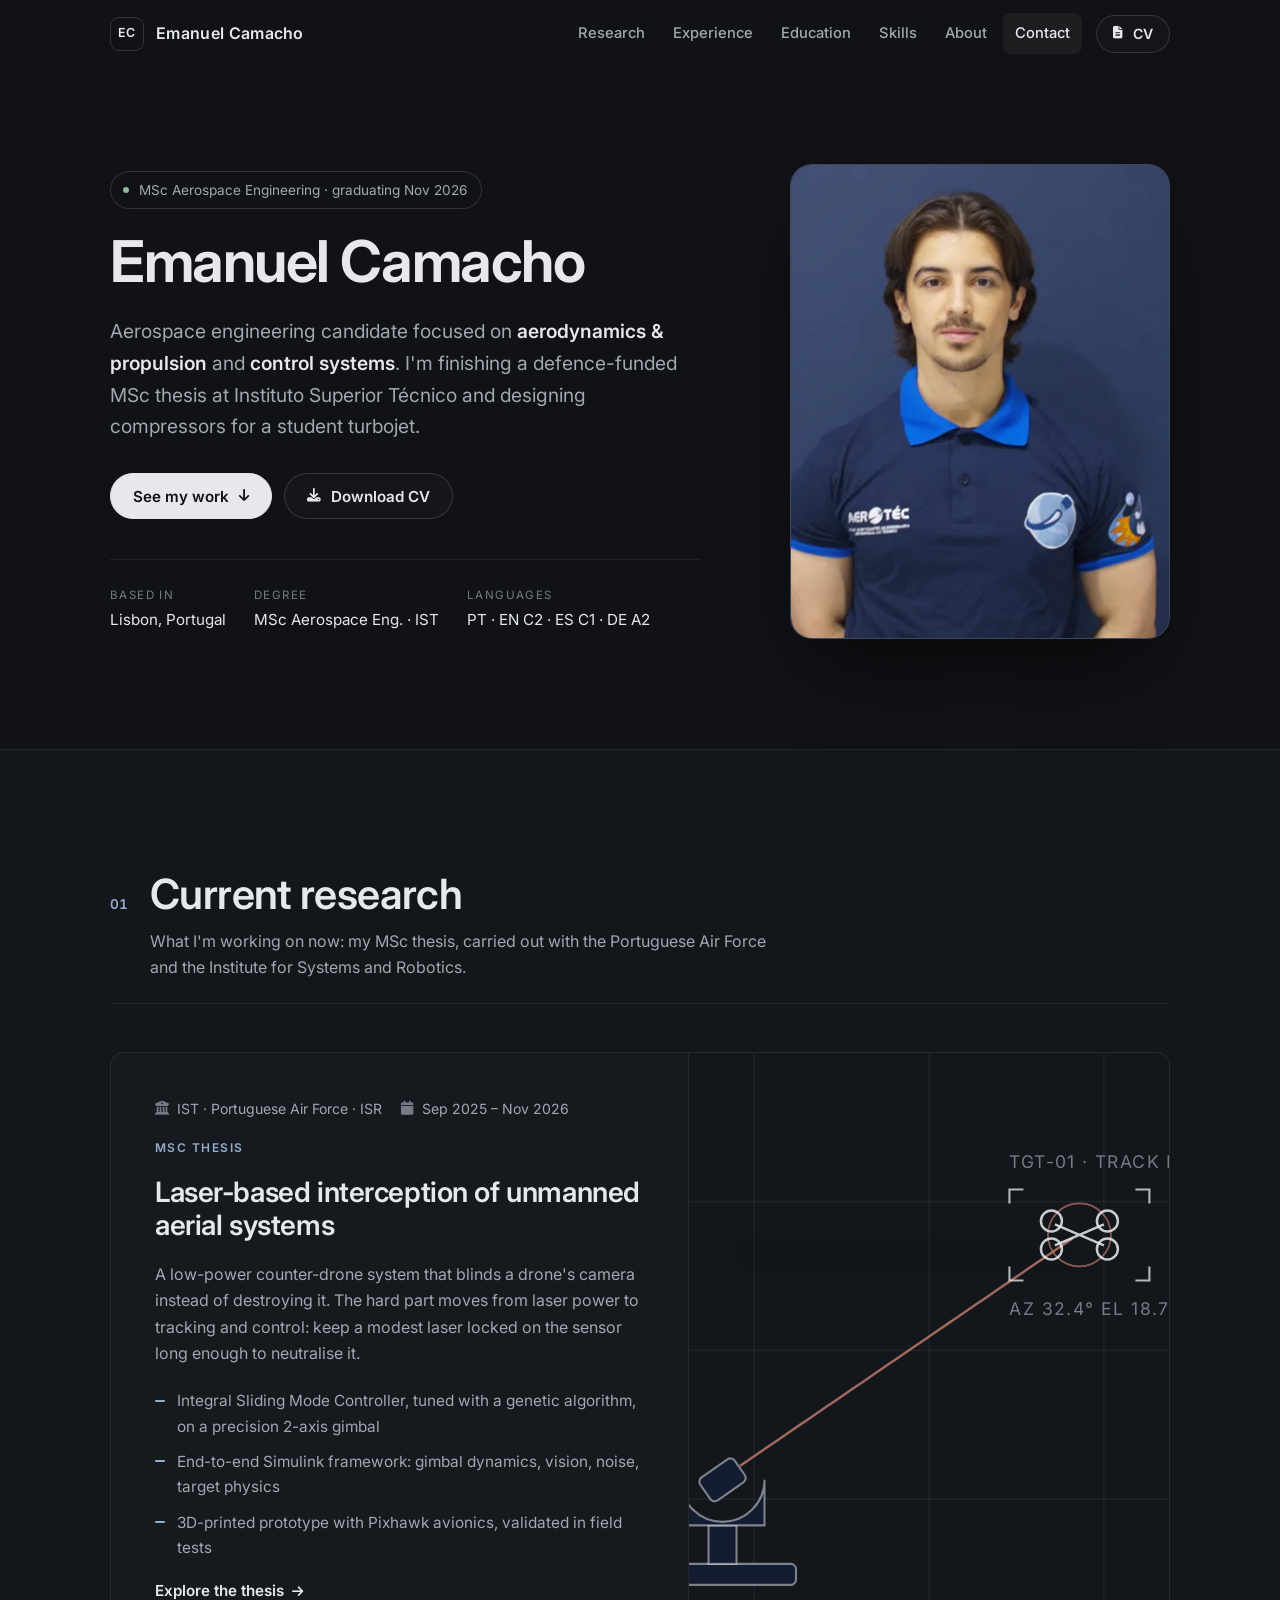
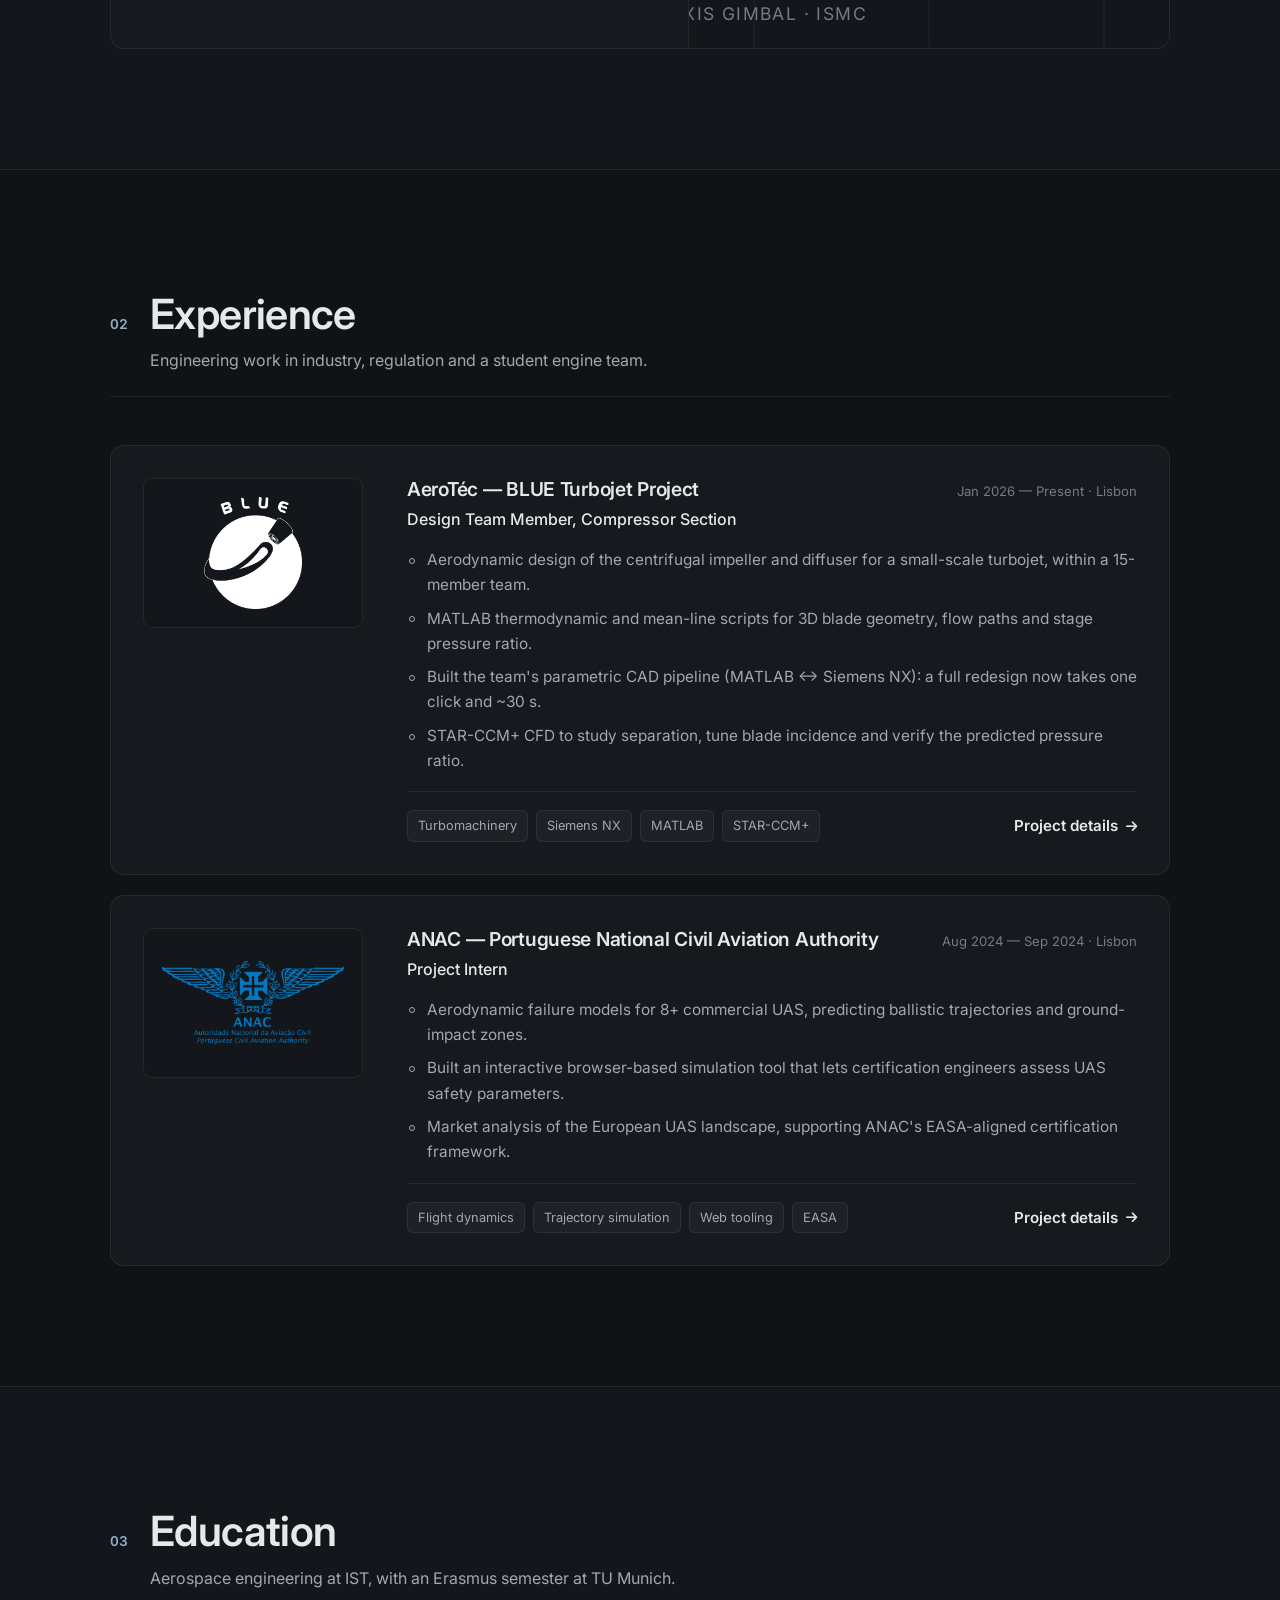
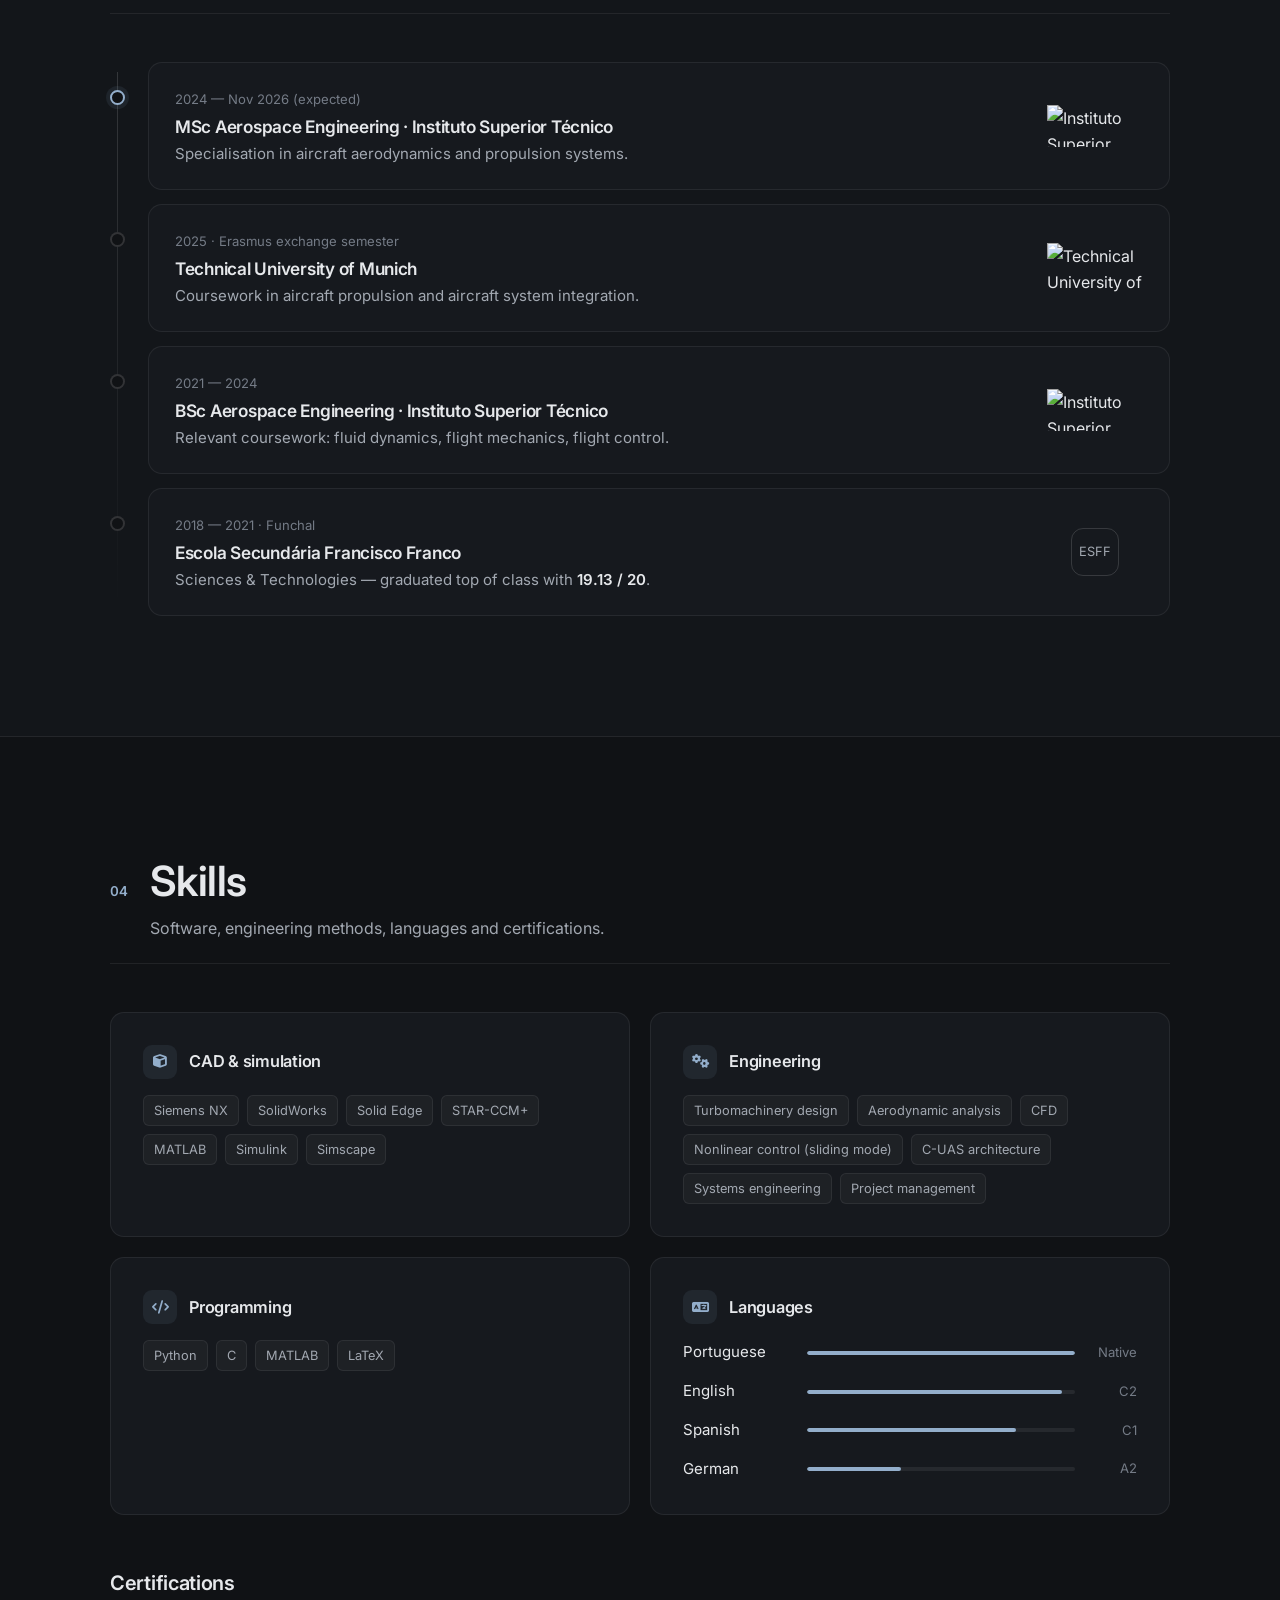
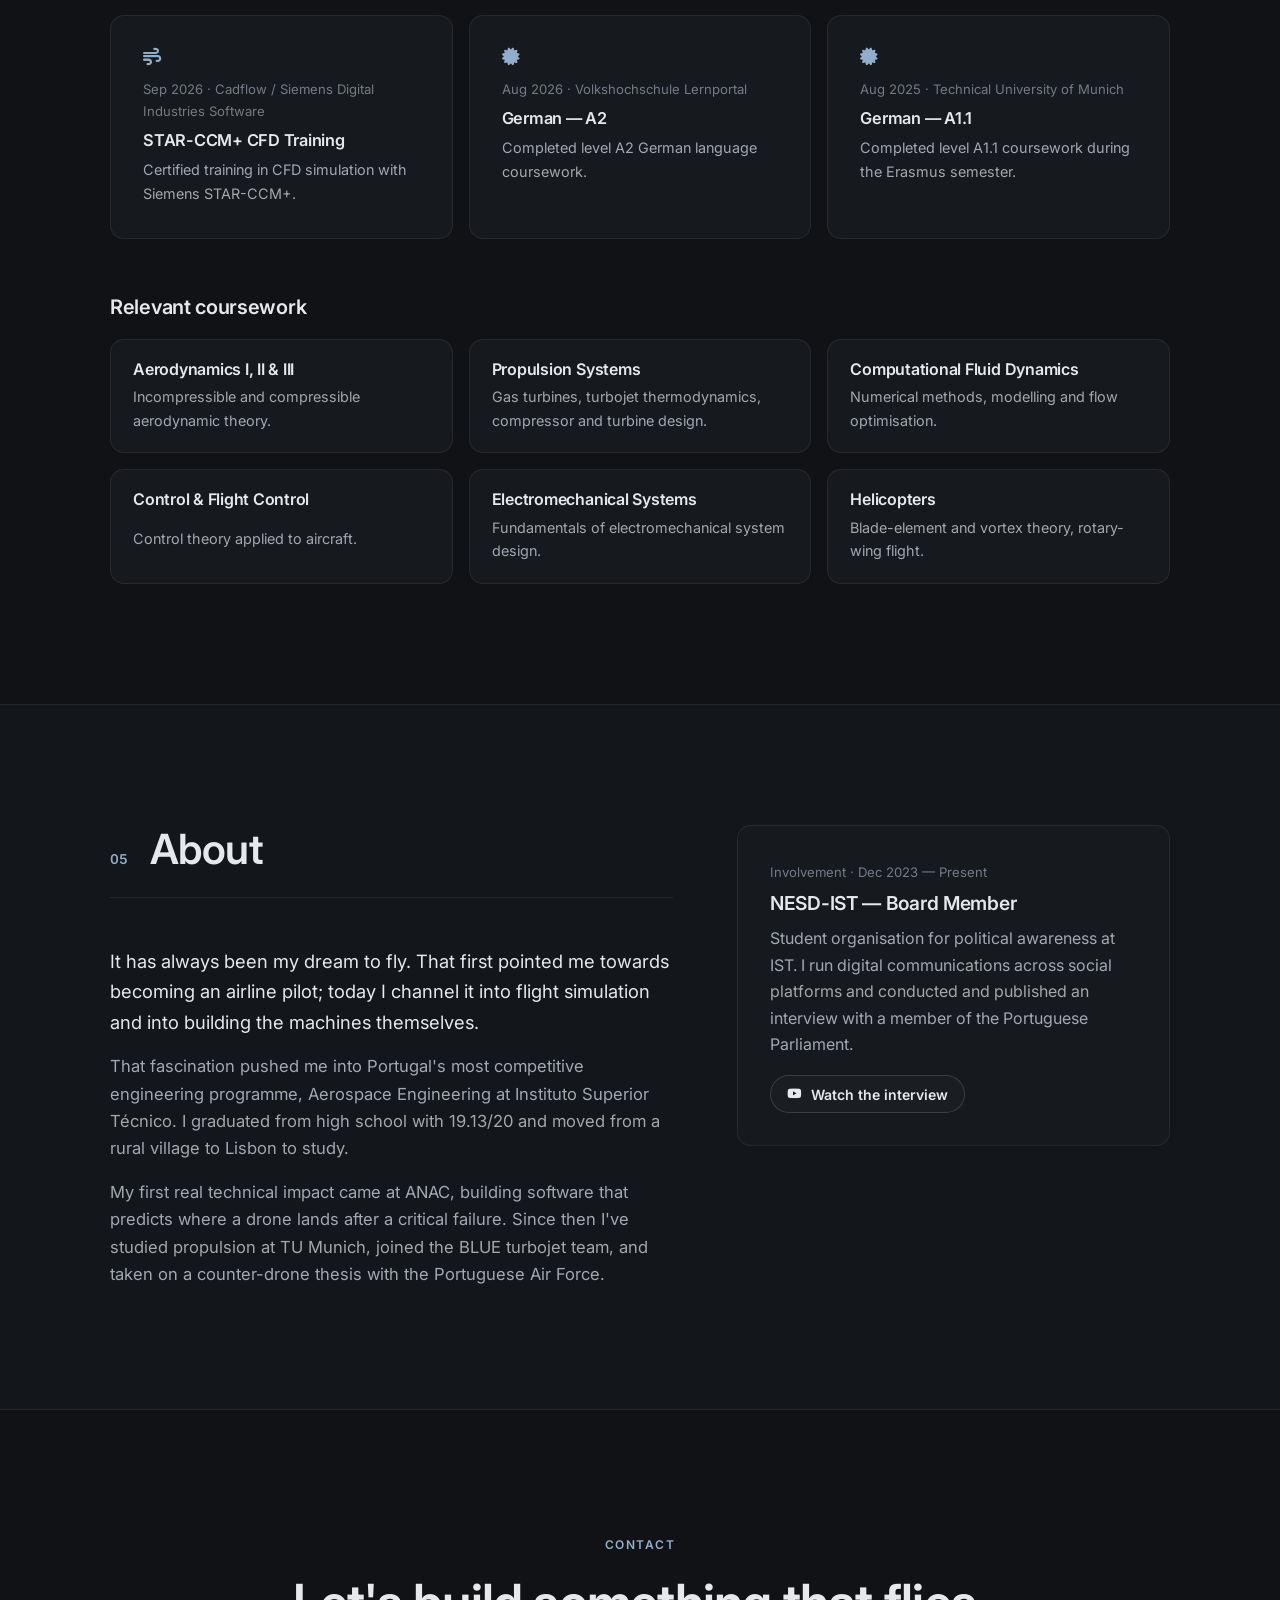
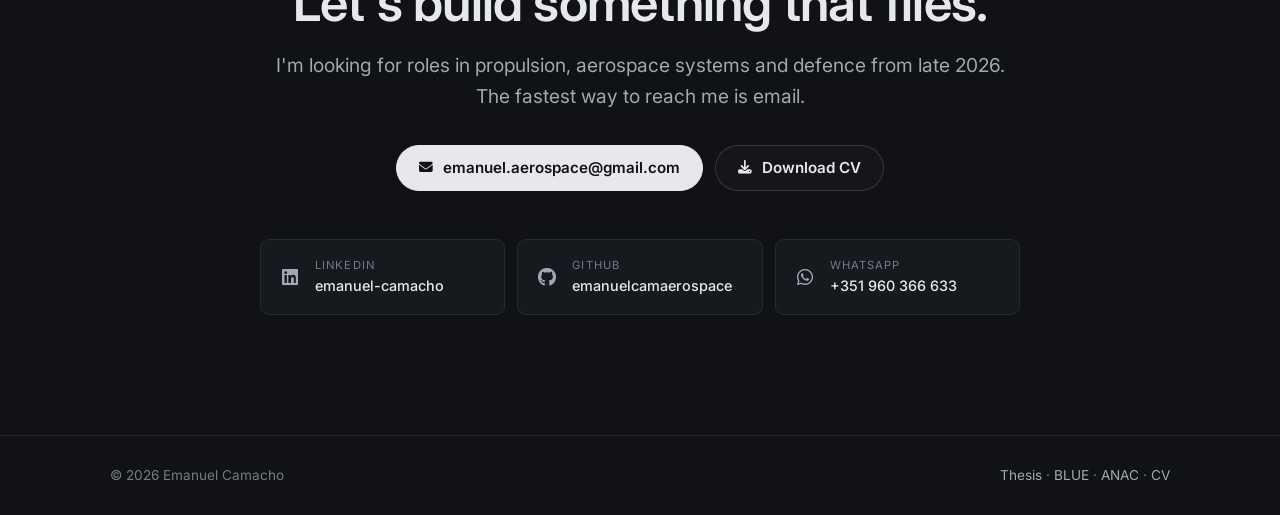
==== commit 95c929f6: "BIG2" ====
--- a/index.html
+++ b/index.html
@@ -6,14 +6,14 @@
 <title>Emanuel Camacho | Aerospace Engineer</title>
 <meta name="description" content="Emanuel Camacho — MSc Aerospace Engineering (IST). Propulsion, turbomachinery and counter-UAS control systems.">
 <meta name="google" content="notranslate">
-<meta name="theme-color" content="#070a12">
+<meta name="theme-color" content="#101215">
 <meta property="og:title" content="Emanuel Camacho | Aerospace Engineer">
 <meta property="og:description" content="Propulsion, turbomachinery and counter-UAS control systems.">
 <meta property="og:image" content="images/opt/profile-800.jpg">
 <link rel="icon" href="favicon.svg" type="image/svg+xml">
 <link rel="preconnect" href="https://fonts.googleapis.com">
 <link rel="preconnect" href="https://fonts.gstatic.com" crossorigin>
-<link rel="stylesheet" href="https://fonts.googleapis.com/css2?family=Inter:wght@400;500;600&family=JetBrains+Mono:wght@400;500;700&family=Space+Grotesk:wght@500;600;700&display=swap">
+<link rel="stylesheet" href="https://fonts.googleapis.com/css2?family=Inter:wght@400;500;600;650;700&display=swap">
 <link rel="stylesheet" href="https://cdnjs.cloudflare.com/ajax/libs/font-awesome/6.4.2/css/all.min.css">
 <link rel="stylesheet" href="style.css">
 <link rel="preload" as="image" type="image/webp" href="images/opt/profile-800.webp" imagesrcset="images/opt/profile-400.webp 400w, images/opt/profile-800.webp 800w" imagesizes="(max-width: 880px) 200px, 380px">
@@ -27,7 +27,7 @@
     <a class="brand" href="#top"><span class="brand-mark">EC</span><span>Emanuel Camacho</span></a>
     <button class="nav-toggle" aria-label="Open menu" aria-expanded="false" aria-controls="nav-links"><i class="fas fa-bars"></i></button>
     <nav class="nav-links" id="nav-links">
-      <a href="#thesis">Thesis</a>
+      <a href="#research">Research</a>
       <a href="#experience">Experience</a>
       <a href="#education">Education</a>
       <a href="#skills">Skills</a>
@@ -44,14 +44,14 @@
 <section class="hero">
   <div class="wrap hero-grid">
     <div>
-      <span class="status" data-reveal><span class="status-dot"></span> Graduating Nov 2026 · Open to engineering roles</span>
+      <span class="status" data-reveal><span class="status-dot"></span> MSc Aerospace Engineering · graduating Nov 2026</span>
       <h1 data-reveal style="--d:.05s">Emanuel Camacho</h1>
       <p class="lead" data-reveal style="--d:.1s">
-        Aerospace engineer specialising in <strong>propulsion and turbomachinery</strong>, currently finishing a
-        defence-funded MSc thesis on <strong>laser-based counter-UAS control systems</strong> at Instituto Superior Técnico.
+        Aerospace engineering candidate focused on <strong>aerodynamics &amp; propulsion</strong> and <strong>control systems</strong>.
+        I'm finishing a defence-funded MSc thesis at Instituto Superior Técnico and designing compressors for a student turbojet.
       </p>
       <div class="hero-actions" data-reveal style="--d:.15s">
-        <a href="#thesis" class="btn btn-primary">See my work <i class="fas fa-arrow-down"></i></a>
+        <a href="#research" class="btn btn-primary">See my work <i class="fas fa-arrow-down"></i></a>
         <a href="files/EmanuelCamacho.pdf" class="btn" target="_blank" rel="noopener"><i class="fas fa-download"></i> Download CV</a>
       </div>
       <div class="facts" data-reveal style="--d:.2s">
@@ -68,17 +68,17 @@
           <img src="images/opt/profile-800.jpg" srcset="images/opt/profile-400.jpg 400w, images/opt/profile-800.jpg 800w" sizes="(max-width: 880px) 200px, 380px" width="800" height="1000" alt="Portrait of Emanuel Camacho" fetchpriority="high">
         </picture>
       </div>
-      <div class="portrait-tag"><i class="fas fa-jet-fighter"></i> Aerotéc · BLUE turbojet team</div>
     </div>
   </div>
 </section>
 
 <!-- ================= THESIS ================= -->
-<section id="thesis" class="section">
-  <div class="wrap">
-    <div class="section-head" data-reveal>
-      <span class="eyebrow laser">Current research · MSc thesis</span>
-      <h2>Laser-based interception of unmanned aerial systems</h2>
+<section id="research" class="section alt">
+  <div class="wrap">
+    <div class="section-title" data-reveal>
+      <span class="idx">01</span>
+      <h2>Current research</h2>
+      <p>What I'm working on now: my MSc thesis, carried out with the Portuguese Air Force and the Institute for Systems and Robotics.</p>
     </div>
 
     <a href="thesis.html" class="card card-hover feature" data-reveal>
@@ -87,10 +87,11 @@
           <span><i class="fas fa-building-columns"></i> IST · Portuguese Air Force · ISR</span>
           <span><i class="fas fa-calendar"></i> Sep 2025 – Nov 2026</span>
         </div>
-        <h3>Blinding a drone's optical sensors with a precision-pointed, low-power laser</h3>
-        <p>Instead of burning through a drone with a kilowatt-class laser, this work moves the complexity into tracking and control: keep a modest laser locked on the camera long enough to neutralise it.</p>
+        <span class="feature-label">MSc thesis</span>
+        <h3>Laser-based interception of unmanned aerial systems</h3>
+        <p>A low-power counter-drone system that blinds a drone's camera instead of destroying it. The hard part moves from laser power to tracking and control: keep a modest laser locked on the sensor long enough to neutralise it.</p>
         <ul class="feature-list">
-          <li>Genetic-algorithm-tuned Integral Sliding Mode Control on a 2-axis gimbal</li>
+          <li>Integral Sliding Mode Controller, tuned with a genetic algorithm, on a precision 2-axis gimbal</li>
           <li>End-to-end Simulink framework: gimbal dynamics, vision, noise, target physics</li>
           <li>3D-printed prototype with Pixhawk avionics, validated in field tests</li>
         </ul>
@@ -132,9 +133,10 @@
 <!-- ================= EXPERIENCE ================= -->
 <section id="experience" class="section">
   <div class="wrap">
-    <div class="section-head" data-reveal>
-      <span class="eyebrow">Experience</span>
-      <h2>Engineering work</h2>
+    <div class="section-title" data-reveal>
+      <span class="idx">02</span>
+      <h2>Experience</h2>
+      <p>Engineering work in industry, regulation and a student engine team.</p>
     </div>
 
     <div class="xp-list">
@@ -142,13 +144,13 @@
       <article class="card xp" data-reveal>
         <div class="xp-logo">
           <picture>
-            <source type="image/webp" srcset="images/opt/impeller-render.webp">
-            <img class="impeller" src="images/opt/impeller-render.png" width="432" height="471" alt="Render of the BLUE centrifugal impeller" loading="lazy">
+            <source type="image/webp" srcset="images/opt/blue-logo.webp">
+            <img src="images/opt/blue-logo.png" width="360" height="409" alt="BLUE turbojet project logo" loading="lazy">
           </picture>
         </div>
         <div>
           <div class="xp-head">
-            <h3>Aerotéc — BLUE micro-turbojet</h3>
+            <h3>AeroTéc — BLUE Turbojet Project</h3>
             <span class="mono">Jan 2026 — Present · Lisbon</span>
           </div>
           <p class="xp-role">Design Team Member, Compressor Section</p>
@@ -170,18 +172,18 @@
         <div class="xp-logo">
           <picture>
             <source type="image/webp" srcset="images/opt/anac-logo.webp">
-            <img src="images/opt/anac-logo.png" width="520" height="237" alt="ANAC — Portuguese Civil Aviation Authority" loading="lazy">
+            <img src="images/opt/anac-logo.png" width="520" height="237" alt="ANAC — Portuguese National Civil Aviation Authority" loading="lazy">
           </picture>
         </div>
         <div>
           <div class="xp-head">
-            <h3>ANAC — Portuguese Civil Aviation Authority</h3>
+            <h3>ANAC — Portuguese National Civil Aviation Authority</h3>
             <span class="mono">Aug 2024 — Sep 2024 · Lisbon</span>
           </div>
-          <p class="xp-role">Project Intern, UAS Certification</p>
+          <p class="xp-role">Project Intern</p>
           <ul>
             <li>Aerodynamic failure models for 8+ commercial UAS, predicting ballistic trajectories and ground-impact zones.</li>
-            <li>Built an HTML-based simulation tool so certification engineers can assess UAS safety without writing code.</li>
+            <li>Built an interactive browser-based simulation tool that lets certification engineers assess UAS safety parameters.</li>
             <li>Market analysis of the European UAS landscape, supporting ANAC's EASA-aligned certification framework.</li>
           </ul>
           <div class="xp-foot">
@@ -195,11 +197,12 @@
 </section>
 
 <!-- ================= EDUCATION ================= -->
-<section id="education" class="section">
-  <div class="wrap">
-    <div class="section-head" data-reveal>
-      <span class="eyebrow">Education</span>
-      <h2>Academic path</h2>
+<section id="education" class="section alt">
+  <div class="wrap">
+    <div class="section-title" data-reveal>
+      <span class="idx">03</span>
+      <h2>Education</h2>
+      <p>Aerospace engineering at IST, with an Erasmus semester at TU Munich.</p>
     </div>
 
     <div class="timeline">
@@ -216,9 +219,9 @@
       <div class="tl-item" data-reveal>
         <div class="card tl-card">
           <div>
-            <span class="mono">2025 · Erasmus semester</span>
+            <span class="mono">2025 · Erasmus exchange semester</span>
             <h3>Technical University of Munich</h3>
-            <p>Advanced propulsion technologies and aircraft systems integration.</p>
+            <p>Coursework in aircraft propulsion and aircraft system integration.</p>
           </div>
           <div class="tl-logo"><img src="images/TUM.svg" width="96" height="50" alt="Technical University of Munich" loading="lazy"></div>
         </div>
@@ -228,7 +231,7 @@
           <div>
             <span class="mono">2021 — 2024</span>
             <h3>BSc Aerospace Engineering · Instituto Superior Técnico</h3>
-            <p>Fluid dynamics, flight mechanics, propulsion and flight control.</p>
+            <p>Relevant coursework: fluid dynamics, flight mechanics, flight control.</p>
           </div>
           <div class="tl-logo"><img src="images/ist.svg" width="96" height="42" alt="Instituto Superior Técnico" loading="lazy"></div>
         </div>
@@ -250,9 +253,10 @@
 <!-- ================= SKILLS ================= -->
 <section id="skills" class="section">
   <div class="wrap">
-    <div class="section-head" data-reveal>
-      <span class="eyebrow">Toolkit</span>
-      <h2>Skills &amp; certifications</h2>
+    <div class="section-title" data-reveal>
+      <span class="idx">04</span>
+      <h2>Skills</h2>
+      <p>Software, engineering methods, languages and certifications.</p>
     </div>
 
     <div class="skills">
@@ -262,11 +266,11 @@
       </div>
       <div class="card" data-reveal style="--d:.06s">
         <h3><i class="fas fa-gears"></i> Engineering</h3>
-        <div class="tags"><span class="tag">Turbomachinery design</span><span class="tag">Aerodynamic analysis</span><span class="tag">CFD</span><span class="tag">Control systems (ISMC)</span><span class="tag">C-UAS architecture</span><span class="tag">Systems engineering</span><span class="tag">Project management</span></div>
+        <div class="tags"><span class="tag">Turbomachinery design</span><span class="tag">Aerodynamic analysis</span><span class="tag">CFD</span><span class="tag">Nonlinear control (sliding mode)</span><span class="tag">C-UAS architecture</span><span class="tag">Systems engineering</span><span class="tag">Project management</span></div>
       </div>
       <div class="card" data-reveal>
-        <h3><i class="fas fa-code"></i> Programming &amp; tools</h3>
-        <div class="tags"><span class="tag">Python</span><span class="tag">C</span><span class="tag">R</span><span class="tag">HTML / CSS / JS</span><span class="tag">LaTeX</span><span class="tag">LTspice</span><span class="tag">Excel</span></div>
+        <h3><i class="fas fa-code"></i> Programming</h3>
+        <div class="tags"><span class="tag">Python</span><span class="tag">C</span><span class="tag">MATLAB</span><span class="tag">LaTeX</span></div>
       </div>
       <div class="card" data-reveal style="--d:.06s">
         <h3><i class="fas fa-language"></i> Languages</h3>
@@ -283,19 +287,19 @@
     <div class="grid-3">
       <div class="card cert" data-reveal>
         <i class="fas fa-wind"></i>
-        <span class="mono">Sep 2026 · Cadflow / Siemens</span>
+        <span class="mono">Sep 2026 · Cadflow / Siemens Digital Industries Software</span>
         <h3>STAR-CCM+ CFD Training</h3>
         <p>Certified training in CFD simulation with Siemens STAR-CCM+.</p>
       </div>
       <div class="card cert" data-reveal style="--d:.06s">
         <i class="fas fa-certificate"></i>
-        <span class="mono">Aug 2026 · VHS Lernportal</span>
+        <span class="mono">Aug 2026 · Volkshochschule Lernportal</span>
         <h3>German — A2</h3>
         <p>Completed level A2 German language coursework.</p>
       </div>
       <div class="card cert" data-reveal style="--d:.12s">
         <i class="fas fa-certificate"></i>
-        <span class="mono">Aug 2025 · TU Munich</span>
+        <span class="mono">Aug 2025 · Technical University of Munich</span>
         <h3>German — A1.1</h3>
         <p>Completed level A1.1 coursework during the Erasmus semester.</p>
       </div>
@@ -314,17 +318,17 @@
 </section>
 
 <!-- ================= ABOUT ================= -->
-<section id="about" class="section">
+<section id="about" class="section alt">
   <div class="wrap about">
     <div>
-      <div class="section-head" data-reveal>
-        <span class="eyebrow">About</span>
-        <h2>From a rural village to jet engines</h2>
+      <div class="section-title" data-reveal style="grid-template-columns: auto minmax(0,1fr)">
+        <span class="idx">05</span>
+        <h2>About</h2>
       </div>
       <div class="about-text" data-reveal>
         <p>It has always been my dream to fly. That first pointed me towards becoming an airline pilot; today I channel it into flight simulation and into building the machines themselves.</p>
         <p>That fascination pushed me into Portugal's most competitive engineering programme, Aerospace Engineering at Instituto Superior Técnico. I graduated from high school with 19.13/20 and moved from a rural village to Lisbon to study.</p>
-        <p>My first real technical impact came at ANAC, building software that predicts where a drone lands after a critical failure. Since then I've studied propulsion at TU Munich, joined the BLUE micro-turbojet team, and taken on a counter-drone thesis with the Portuguese Air Force.</p>
+        <p>My first real technical impact came at ANAC, building software that predicts where a drone lands after a critical failure. Since then I've studied propulsion at TU Munich, joined the BLUE turbojet team, and taken on a counter-drone thesis with the Portuguese Air Force.</p>
       </div>
     </div>
 
--- a/style.css
+++ b/style.css
@@ -4,25 +4,26 @@
    ========================================================= */
 
 :root {
-  --bg: #070a12;
-  --bg-2: #0a0f1c;
-  --surface: #0e1525;
-  --surface-2: #131c30;
-  --line: rgba(148, 163, 184, 0.13);
-  --line-strong: rgba(148, 163, 184, 0.26);
-  --text: #e8ebf1;
-  --muted: #a1abbd;
-  --dim: #6c778b;
-  --accent: #5aa9ff;
-  --accent-soft: rgba(90, 169, 255, 0.12);
-  --laser: #ff4f61;
-  --laser-soft: rgba(255, 79, 97, 0.12);
-  --heat: #ff9a3d;
-  --ok: #3ddc97;
-
-  --font-display: "Space Grotesk", "Inter", system-ui, sans-serif;
+  --bg: #101215;
+  --bg-2: #13161a;
+  --surface: #16191e;
+  --surface-2: #1c2026;
+  --line: rgba(255, 255, 255, 0.07);
+  --line-strong: rgba(255, 255, 255, 0.14);
+  --text: #e6e8eb;
+  --muted: #a2a8b1;
+  --dim: #747b86;
+  --accent: #93aecb;
+  --accent-soft: rgba(147, 174, 203, 0.09);
+  --laser: var(--accent);
+  --laser-soft: var(--accent-soft);
+  --beam: #b9786d;
+  --heat: #c9a77f;
+  --ok: #8fb79c;
+
+  --font-display: "Inter", system-ui, -apple-system, "Segoe UI", sans-serif;
   --font-body: "Inter", system-ui, -apple-system, "Segoe UI", sans-serif;
-  --font-mono: "JetBrains Mono", ui-monospace, "SFMono-Regular", Consolas, monospace;
+  --font-mono: "Inter", system-ui, -apple-system, "Segoe UI", sans-serif;
 
   --radius: 14px;
   --radius-sm: 9px;
@@ -51,30 +52,16 @@
 a { color: inherit; }
 button { font: inherit; color: inherit; background: none; border: 0; cursor: pointer; }
 ul { padding: 0; list-style: none; }
-::selection { background: var(--accent); color: #04111f; }
+::selection { background: var(--accent); color: #101215; }
 :focus-visible { outline: 2px solid var(--accent); outline-offset: 3px; border-radius: 4px; }
 
-/* Blueprint grid, fading out downwards so it never fights the content */
-body::before {
-  content: "";
-  position: fixed;
-  inset: 0;
-  z-index: -1;
-  pointer-events: none;
-  background-image:
-    linear-gradient(rgba(148,163,184,.045) 1px, transparent 1px),
-    linear-gradient(90deg, rgba(148,163,184,.045) 1px, transparent 1px);
-  background-size: 64px 64px;
-  -webkit-mask-image: radial-gradient(ellipse 90% 70% at 50% 0%, #000 30%, transparent 85%);
-          mask-image: radial-gradient(ellipse 90% 70% at 50% 0%, #000 30%, transparent 85%);
-}
 
 .wrap { width: 100%; max-width: var(--wrap); margin-inline: auto; padding-inline: var(--gutter); }
 .sr-only { position: absolute; width: 1px; height: 1px; overflow: hidden; clip: rect(0 0 0 0); white-space: nowrap; }
 
 /* ---------- Typography ---------- */
-h1, h2, h3, h4 { font-family: var(--font-display); font-weight: 600; line-height: 1.15; letter-spacing: -0.01em; }
-h1 { font-size: clamp(2.4rem, 6vw, 4.1rem); font-weight: 700; letter-spacing: -0.025em; }
+h1, h2, h3, h4 { font-family: var(--font-display); font-weight: 600; line-height: 1.2; letter-spacing: -0.015em; }
+h1 { font-size: clamp(2.3rem, 5.4vw, 3.6rem); font-weight: 650; letter-spacing: -0.025em; }
 h2 { font-size: clamp(1.7rem, 3.4vw, 2.4rem); }
 h3 { font-size: 1.2rem; }
 p { color: var(--muted); }
@@ -82,13 +69,12 @@
 
 .eyebrow {
   display: inline-flex; align-items: center; gap: 10px;
-  font-family: var(--font-mono); font-size: .76rem; letter-spacing: .14em; text-transform: uppercase;
+  font-size: .75rem; font-weight: 600; letter-spacing: .12em; text-transform: uppercase;
   color: var(--accent);
 }
-.eyebrow::before { content: ""; width: 22px; height: 1px; background: currentColor; }
 .eyebrow.laser { color: var(--laser); }
 
-.mono { font-family: var(--font-mono); font-size: .8rem; letter-spacing: .04em; color: var(--dim); }
+.mono { font-size: .82rem; color: var(--dim); }
 .lead { font-size: clamp(1.05rem, 1.6vw, 1.2rem); color: var(--muted); max-width: 62ch; }
 
 /* ---------- Buttons ---------- */
@@ -103,8 +89,8 @@
 .btn:hover { border-color: var(--text); background: rgba(255,255,255,.06); }
 .btn:active { transform: translateY(1px); }
 .btn i { font-size: .9em; }
-.btn-primary { background: var(--text); color: #070a12; border-color: var(--text); }
-.btn-primary:hover { background: #fff; color: #070a12; }
+.btn-primary { background: var(--text); color: var(--bg); border-color: var(--text); }
+.btn-primary:hover { background: #fff; color: var(--bg); }
 .btn-sm { min-height: 38px; padding: 0 16px; font-size: .88rem; }
 .btn[aria-disabled="true"] { opacity: .45; pointer-events: none; }
 
@@ -122,13 +108,13 @@
   border-bottom: 1px solid transparent;
   transition: background .3s var(--ease), border-color .3s var(--ease), backdrop-filter .3s;
 }
-.nav.scrolled, .nav.open { background: rgba(7,10,18,.82); backdrop-filter: blur(14px); -webkit-backdrop-filter: blur(14px); border-color: var(--line); }
+.nav.scrolled, .nav.open { background: rgba(16,18,21,.88); backdrop-filter: blur(14px); -webkit-backdrop-filter: blur(14px); border-color: var(--line); }
 .nav .wrap { height: 100%; display: flex; align-items: center; justify-content: space-between; gap: 24px; }
 .brand { display: flex; align-items: center; gap: 12px; text-decoration: none; font-family: var(--font-display); font-weight: 600; letter-spacing: .02em; }
 .brand-mark {
   width: 34px; height: 34px; border-radius: 9px; display: grid; place-items: center;
-  font-family: var(--font-mono); font-size: .78rem; font-weight: 700; color: #070a12;
-  background: linear-gradient(135deg, #e8ebf1, #9cc8ff);
+  font-size: .78rem; font-weight: 600; letter-spacing: .04em; color: var(--text);
+  border: 1px solid var(--line-strong);
 }
 .nav-links { display: flex; align-items: center; gap: 4px; }
 .nav-links a:not(.btn) {
@@ -147,7 +133,7 @@
     position: fixed; top: var(--nav-h); left: 0; right: 0;
     flex-direction: column; align-items: stretch; gap: 2px;
     padding: 12px var(--gutter) 22px;
-    background: rgba(7,10,18,.97); border-bottom: 1px solid var(--line);
+    background: rgba(16,18,21,.98); border-bottom: 1px solid var(--line);
     opacity: 0; visibility: hidden; transform: translateY(-8px);
     transition: opacity .25s var(--ease), transform .25s var(--ease), visibility .25s;
   }
@@ -158,17 +144,18 @@
 
 /* ---------- Sections ---------- */
 .section { padding-block: clamp(72px, 10vw, 120px); }
-.section + .section { border-top: 1px solid var(--line); }
-.section-head { display: grid; gap: 14px; margin-bottom: clamp(32px, 5vw, 52px); max-width: 720px; }
+.section + .section { border-top: 0; }
+.section.alt { background: var(--bg-2); border-block: 1px solid var(--line); }
+.section-head { display: grid; gap: 12px; margin-bottom: clamp(32px, 5vw, 48px); max-width: 760px; }
+.section-title { display: grid; grid-template-columns: auto minmax(0, 1fr); gap: 8px 22px; align-items: baseline; margin-bottom: clamp(32px, 5vw, 48px); padding-bottom: 22px; border-bottom: 1px solid var(--line); }
+.section-title .idx { font-size: .85rem; font-weight: 600; color: var(--accent); font-variant-numeric: tabular-nums; }
+.section-title h2 { font-size: clamp(1.9rem, 3.8vw, 2.6rem); }
+.section-title p { grid-column: 2; max-width: 62ch; }
+@media (max-width: 560px) { .section-title { grid-template-columns: 1fr; } .section-title p { grid-column: 1; } }
 .section-head p { max-width: 60ch; }
 
 /* ---------- Hero (home) ---------- */
 .hero { position: relative; padding-top: calc(var(--nav-h) + clamp(40px, 8vw, 96px)); padding-bottom: clamp(64px, 9vw, 110px); overflow: hidden; }
-.hero::after {
-  content: ""; position: absolute; z-index: -1; pointer-events: none;
-  width: 900px; height: 900px; right: -320px; top: -260px;
-  background: radial-gradient(circle, rgba(90,169,255,.14), transparent 62%);
-}
 .hero-grid { display: grid; grid-template-columns: minmax(0, 1.35fr) minmax(0, .9fr); gap: clamp(36px, 6vw, 80px); align-items: center; }
 .hero h1 { margin: 18px 0 20px; }
 .hero h1 .soft { color: var(--dim); }
@@ -178,10 +165,9 @@
   display: inline-flex; align-items: center; gap: 10px;
   padding: 7px 14px 7px 12px; border-radius: 999px;
   font-size: .85rem; color: var(--text);
-  background: rgba(61,220,151,.07); border: 1px solid rgba(61,220,151,.25);
-}
-.status-dot { width: 8px; height: 8px; border-radius: 50%; background: var(--ok); box-shadow: 0 0 0 0 rgba(61,220,151,.6); animation: pulse 2.4s infinite; }
-@keyframes pulse { 0% { box-shadow: 0 0 0 0 rgba(61,220,151,.5); } 70% { box-shadow: 0 0 0 9px rgba(61,220,151,0); } 100% { box-shadow: 0 0 0 0 rgba(61,220,151,0); } }
+  background: transparent; border: 1px solid var(--line-strong); color: var(--muted);
+}
+.status-dot { width: 6px; height: 6px; border-radius: 50%; background: var(--ok); }
 
 .facts { display: flex; flex-wrap: wrap; gap: 10px 28px; margin-top: 40px; padding-top: 26px; border-top: 1px solid var(--line); }
 .fact { display: grid; gap: 2px; }
@@ -195,35 +181,17 @@
   box-shadow: 0 40px 80px -30px rgba(0,0,0,.7);
 }
 .portrait-frame img { width: 100%; height: 100%; object-fit: cover; }
-.portrait-tag {
-  position: absolute; left: -18px; bottom: 26px;
-  display: flex; align-items: center; gap: 10px;
-  padding: 10px 14px; border-radius: 12px;
-  background: rgba(14,21,37,.92); border: 1px solid var(--line-strong); backdrop-filter: blur(8px);
-  font-size: .82rem; color: var(--text);
-}
-.portrait-tag i { color: var(--accent); }
-.portrait::before { /* corner ticks — blueprint feel */
-  content: ""; position: absolute; inset: -12px; pointer-events: none; border-radius: 28px;
-  background:
-    linear-gradient(var(--line-strong), var(--line-strong)) top left / 18px 1px,
-    linear-gradient(var(--line-strong), var(--line-strong)) top left / 1px 18px,
-    linear-gradient(var(--line-strong), var(--line-strong)) bottom right / 18px 1px,
-    linear-gradient(var(--line-strong), var(--line-strong)) bottom right / 1px 18px;
-  background-repeat: no-repeat;
-}
 
 @media (max-width: 880px) {
   .hero-grid { grid-template-columns: 1fr; }
   .portrait { order: -1; justify-self: start; max-width: 200px; }
   .portrait-frame { border-radius: 18px; }
-  .portrait-tag { display: none; }
 }
 
 /* ---------- Cards ---------- */
 .card {
   position: relative;
-  background: linear-gradient(180deg, var(--surface), var(--bg-2));
+  background: var(--surface);
   border: 1px solid var(--line);
   border-radius: var(--radius);
   padding: clamp(22px, 3vw, 32px);
@@ -231,12 +199,12 @@
 }
 a.card { display: block; text-decoration: none; }
 a.card.feature { display: grid; }
-.card-hover:hover { border-color: var(--line-strong); transform: translateY(-3px); box-shadow: 0 24px 50px -28px rgba(0,0,0,.8); }
+.card-hover:hover { border-color: var(--line-strong); }
 
 .tags { display: flex; flex-wrap: wrap; gap: 8px; }
 .tag {
-  font-family: var(--font-mono); font-size: .74rem; letter-spacing: .02em;
-  padding: 5px 10px; border-radius: 6px;
+  font-size: .8rem;
+  padding: 4px 10px; border-radius: 6px;
   color: var(--muted); background: rgba(255,255,255,.035); border: 1px solid var(--line);
 }
 
@@ -244,22 +212,23 @@
 .feature {
   display: grid; grid-template-columns: minmax(0, 1.2fr) minmax(0, 1fr);
   padding: 0; overflow: hidden;
-  border-color: rgba(255,79,97,.22);
+  
 }
 .feature-body { padding: clamp(26px, 4vw, 44px); display: grid; gap: 18px; align-content: start; }
-.feature-body h3 { font-size: clamp(1.4rem, 2.6vw, 1.9rem); }
+.feature-body h3 { font-size: clamp(1.35rem, 2.4vw, 1.75rem); }
+.feature-label { font-size: .75rem; font-weight: 600; letter-spacing: .12em; text-transform: uppercase; color: var(--accent); }
 .feature-meta { display: flex; flex-wrap: wrap; gap: 8px 18px; }
 .feature-meta span { display: inline-flex; align-items: center; gap: 8px; font-size: .88rem; color: var(--muted); }
 .feature-meta i { color: var(--dim); width: 14px; text-align: center; }
 .feature-list { display: grid; gap: 10px; margin-top: 4px; }
 .feature-list li { position: relative; padding-left: 22px; color: var(--muted); font-size: .96rem; }
 .feature-list li::before { content: ""; position: absolute; left: 0; top: .72em; width: 10px; height: 2px; background: var(--laser); border-radius: 2px; }
-.feature-visual { position: relative; min-height: 320px; border-left: 1px solid var(--line); background: #080c17; overflow: hidden; }
+.feature-visual { position: relative; min-height: 320px; border-left: 1px solid var(--line); background: var(--bg-2); overflow: hidden; }
 
 /* Abstract "laser lock-on" visual — pure CSS/SVG, no image weight */
 .lockon { position: absolute; inset: 0; width: 100%; height: 100%; }
-.lockon .beam { stroke: var(--laser); stroke-width: 1.6; filter: drop-shadow(0 0 6px rgba(255,79,97,.8)); stroke-dasharray: 6 0; }
-.lockon .ring { fill: none; stroke: rgba(255,79,97,.55); stroke-width: 1; transform-box: fill-box; transform-origin: center; animation: ring 3.2s var(--ease) infinite; }
+.lockon .beam { stroke: var(--beam); stroke-width: 1.4; opacity: .85; stroke-dasharray: 6 0; }
+.lockon .ring { fill: none; stroke: rgba(185,120,109,.45); stroke-width: 1; transform-box: fill-box; transform-origin: center; animation: ring 3.2s var(--ease) infinite; }
 .lockon .ring.r2 { animation-delay: 1.6s; }
 @keyframes ring { from { transform: scale(.6); opacity: 1; } to { transform: scale(2.2); opacity: 0; } }
 .lockon .grid line { stroke: rgba(148,163,184,.08); }
@@ -279,7 +248,7 @@
 }
 .xp-logo {
   height: 150px; border-radius: var(--radius-sm); display: grid; place-items: center; padding: 22px;
-  background: #080c17; border: 1px solid var(--line);
+  background: var(--bg-2); border: 1px solid var(--line);
 }
 .xp-logo { position: relative; }
 .xp-logo picture { position: absolute; inset: 18px; display: block; }
@@ -324,7 +293,7 @@
 .langs { display: grid; gap: 14px; }
 .lang { display: grid; grid-template-columns: 110px minmax(0, 1fr) 48px; gap: 14px; align-items: center; font-size: .94rem; }
 .lang .bar { height: 4px; border-radius: 4px; background: rgba(255,255,255,.07); overflow: hidden; }
-.lang .bar span { display: block; height: 100%; width: var(--lvl); border-radius: 4px; background: linear-gradient(90deg, var(--accent), #9cd0ff); }
+.lang .bar span { display: block; height: 100%; width: var(--lvl); border-radius: 4px; background: var(--accent); }
 .lang .mono { text-align: right; }
 @media (max-width: 760px) { .skills { grid-template-columns: 1fr; } }
 
@@ -380,10 +349,6 @@
    Project pages (BLUE, ANAC, Thesis, CV)
    ========================================================= */
 .page-hero { padding-top: calc(var(--nav-h) + clamp(36px, 6vw, 72px)); padding-bottom: clamp(40px, 6vw, 64px); position: relative; overflow: hidden; }
-.page-hero::after {
-  content: ""; position: absolute; z-index: -1; pointer-events: none; width: 800px; height: 800px; right: -300px; top: -300px;
-  background: radial-gradient(circle, var(--glow, rgba(90,169,255,.13)), transparent 62%);
-}
 .page-hero.laser { --glow: rgba(255,79,97,.13); }
 .page-hero.heat { --glow: rgba(255,154,61,.11); }
 .back { display: inline-flex; align-items: center; gap: 8px; font-size: .9rem; color: var(--muted); text-decoration: none; margin-bottom: 28px; }
@@ -417,7 +382,7 @@
 .figure { display: grid; gap: 12px; margin: 0; }
 .figure-media {
   position: relative; display: block; overflow: hidden; border-radius: var(--radius);
-  border: 1px solid var(--line); background: #080c17;
+  border: 1px solid var(--line); background: var(--bg-2);
 }
 .figure-media img, .figure-media video { width: 100%; height: 100%; object-fit: cover; transition: transform .6s var(--ease); }
 a.figure-media { cursor: zoom-in; }
@@ -425,7 +390,7 @@
 a.figure-media::after {
   content: "\f065"; font: var(--fa-font-solid); position: absolute; right: 12px; top: 12px;
   width: 34px; height: 34px; border-radius: 8px; display: grid; place-items: center; font-size: .8rem;
-  background: rgba(7,10,18,.75); border: 1px solid var(--line-strong); opacity: 0; transition: opacity .25s;
+  background: rgba(16,18,21,.8); border: 1px solid var(--line-strong); opacity: 0; transition: opacity .25s;
 }
 a.figure-media:hover::after, a.figure-media:focus-visible::after { opacity: 1; }
 .figure figcaption { display: grid; gap: 2px; padding-inline: 2px; }
@@ -436,7 +401,7 @@
 .ratio-contain img { object-fit: contain; padding: 10px; }
 
 /* 3D viewer */
-.viewer { position: relative; aspect-ratio: 16 / 10; border-radius: var(--radius); overflow: hidden; border: 1px solid var(--line); background: radial-gradient(circle at 50% 45%, #18233b, #080c17 70%); }
+.viewer { position: relative; aspect-ratio: 16 / 10; border-radius: var(--radius); overflow: hidden; border: 1px solid var(--line); background: radial-gradient(circle at 50% 45%, #22262d, var(--bg-2) 70%); }
 .viewer model-viewer { width: 100%; height: 100%; --poster-color: transparent; background: transparent; }
 .viewer-hint { position: absolute; left: 14px; bottom: 12px; display: flex; align-items: center; gap: 8px; pointer-events: none; }
 @media (max-width: 600px) { .viewer { aspect-ratio: 1 / 1; } }
@@ -463,7 +428,7 @@
 .doc .pdf-frame { margin-top: 14px; width: 100%; height: min(80vh, 900px); border: 1px solid var(--line); border-radius: var(--radius-sm); background: #fff; }
 @media (max-width: 640px) { .doc { grid-template-columns: auto minmax(0, 1fr); } .doc-actions { grid-column: 1 / -1; justify-content: flex-start; } }
 
-.callout { display: flex; gap: 14px; align-items: flex-start; padding: 18px 20px; border-radius: var(--radius-sm); background: var(--accent-soft); border: 1px solid rgba(90,169,255,.25); font-size: .95rem; }
+.callout { display: flex; gap: 14px; align-items: flex-start; padding: 18px 20px; border-radius: var(--radius-sm); background: var(--surface); border: 1px solid var(--line); font-size: .95rem; }
 .callout i { color: var(--accent); margin-top: 4px; }
 .callout p { color: var(--text); }
 
@@ -472,7 +437,7 @@
 .stage { position: relative; padding: 20px 18px; border: 1px solid var(--line); background: var(--surface); display: grid; gap: 8px; align-content: start; }
 .stage + .stage { border-left: 0; }
 .stage:first-child { border-radius: var(--radius) 0 0 var(--radius); }
-.stage:last-child { border-radius: 0 var(--radius) var(--radius) 0; border-color: rgba(255,79,97,.35); background: linear-gradient(180deg, rgba(255,79,97,.08), var(--surface)); }
+.stage:last-child { border-radius: 0 var(--radius) var(--radius) 0; }
 .stage i { color: var(--laser); font-size: 1rem; }
 .stage h3 { font-size: .98rem; }
 .stage p { font-size: .86rem; }
@@ -487,7 +452,7 @@
   .pipeline { grid-template-columns: 1fr; }
   .stage + .stage { border-left: 1px solid var(--line); border-top: 0; }
   .stage:first-child { border-radius: var(--radius) var(--radius) 0 0; }
-  .stage:last-child { border-radius: 0 0 var(--radius) var(--radius); border-top: 1px solid rgba(255,79,97,.35); }
+  .stage:last-child { border-radius: 0 0 var(--radius) var(--radius); border-top: 1px solid var(--line); }
   .stage:not(:last-child)::after { right: auto; left: 28px; top: auto; bottom: -6px; transform: rotate(135deg); }
 }
 
@@ -506,16 +471,15 @@
 .phase p { font-size: .9rem; }
 .pill { justify-self: end; display: inline-flex; align-items: center; gap: 8px; font-family: var(--font-mono); font-size: .72rem; letter-spacing: .06em; text-transform: uppercase; padding: 5px 10px; border-radius: 999px; border: 1px solid var(--line-strong); color: var(--muted); white-space: nowrap; }
 .pill::before { content: ""; width: 6px; height: 6px; border-radius: 50%; background: currentColor; }
-.pill.done { color: var(--ok); border-color: rgba(61,220,151,.3); }
-.pill.active { color: var(--heat); border-color: rgba(255,154,61,.35); }
+.pill.done { color: var(--ok); }
+.pill.active { color: var(--accent); border-color: rgba(147,174,203,.35); }
 @media (max-width: 680px) { .phase { grid-template-columns: 1fr auto; } .phase .mono { grid-column: 1 / -1; } }
 
 /* Media slots: shown until the real file exists, then swapped in by main.js */
 .slot-empty {
   position: absolute; inset: 0; display: grid; place-content: center; justify-items: center; gap: 10px; padding: 20px; text-align: center;
   background:
-    repeating-linear-gradient(135deg, rgba(148,163,184,.035) 0 10px, transparent 10px 20px),
-    #080c17;
+var(--bg-2);
 }
 .slot-empty i { font-size: 1.4rem; color: var(--dim); }
 .slot-empty span { font-size: .9rem; color: var(--muted); }
@@ -529,7 +493,7 @@
 /* ---------- Lightbox ---------- */
 .lightbox {
   position: fixed; inset: 0; z-index: 500; display: grid; place-items: center; padding: 64px 16px 72px;
-  background: rgba(4,6,11,.94); backdrop-filter: blur(6px);
+  background: rgba(10,11,13,.94); backdrop-filter: blur(6px);
   opacity: 0; visibility: hidden; transition: opacity .25s var(--ease), visibility .25s;
 }
 .lightbox.open { opacity: 1; visibility: visible; }
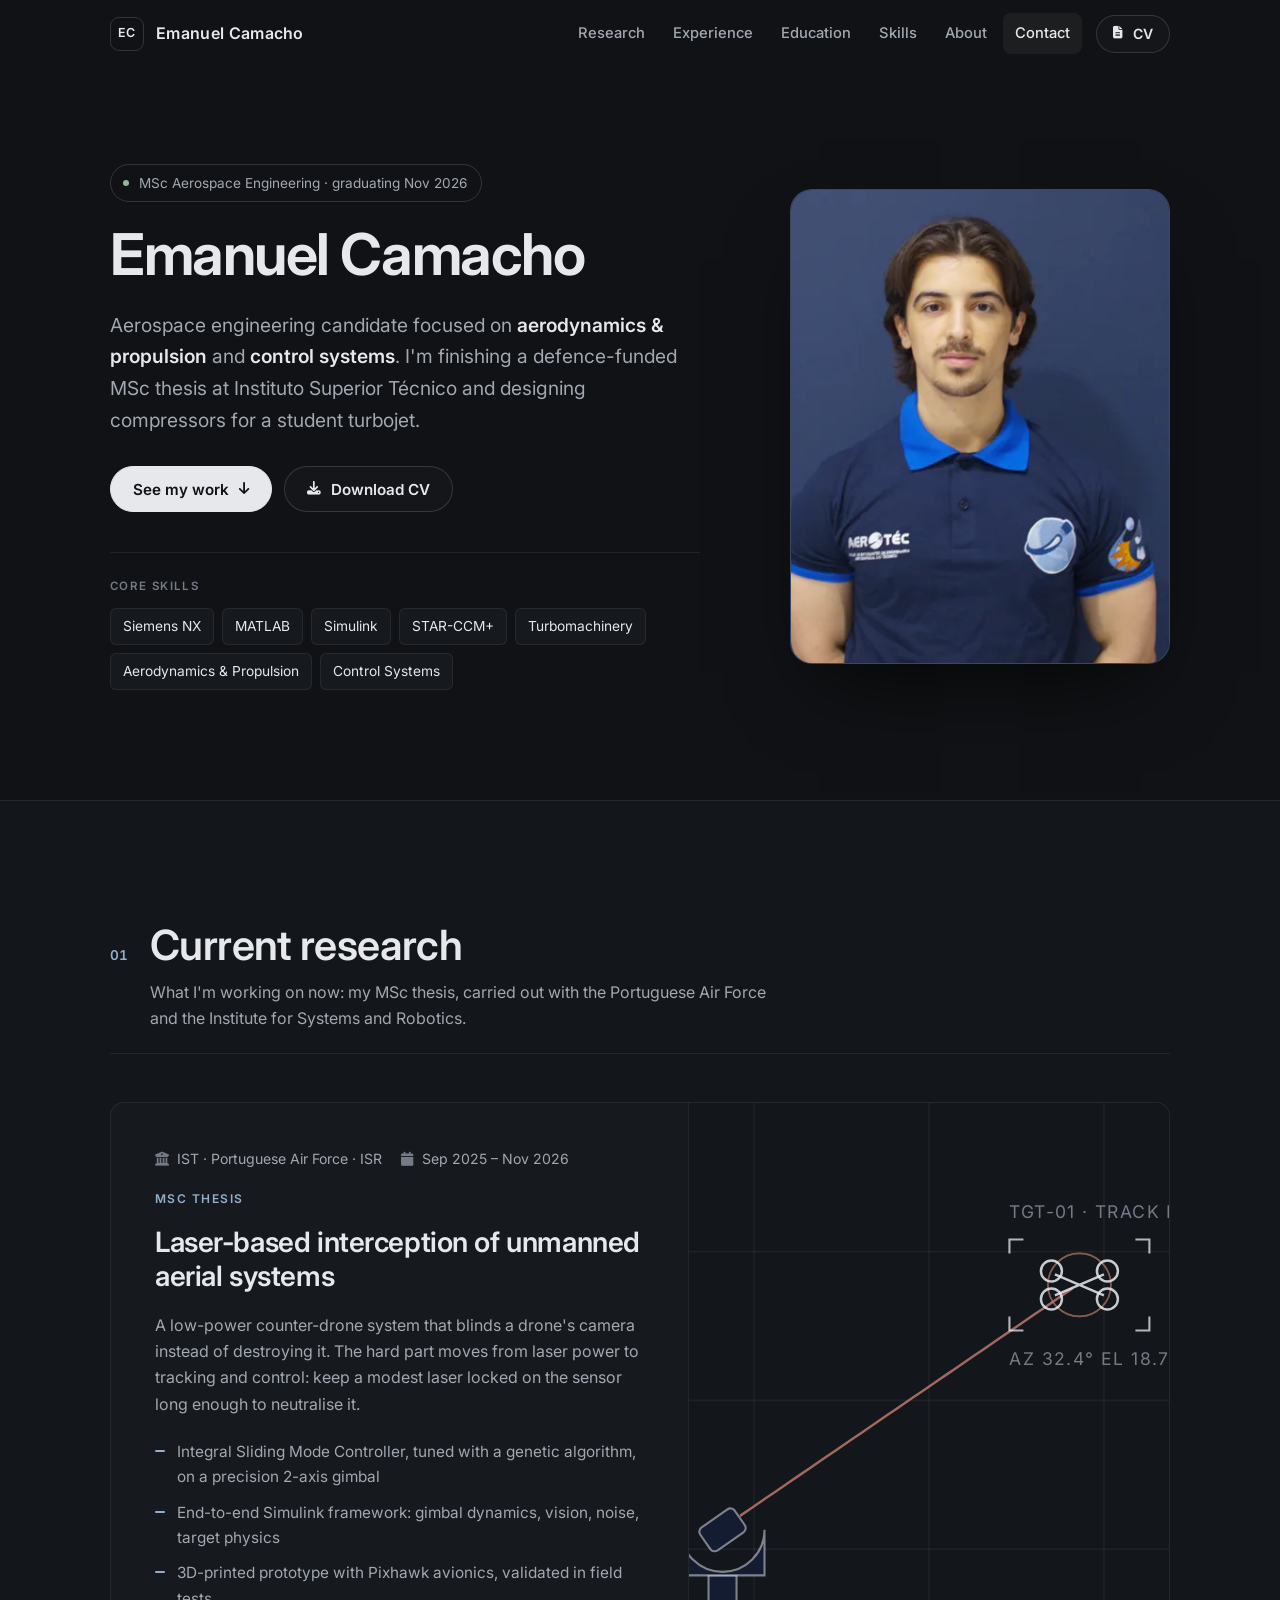
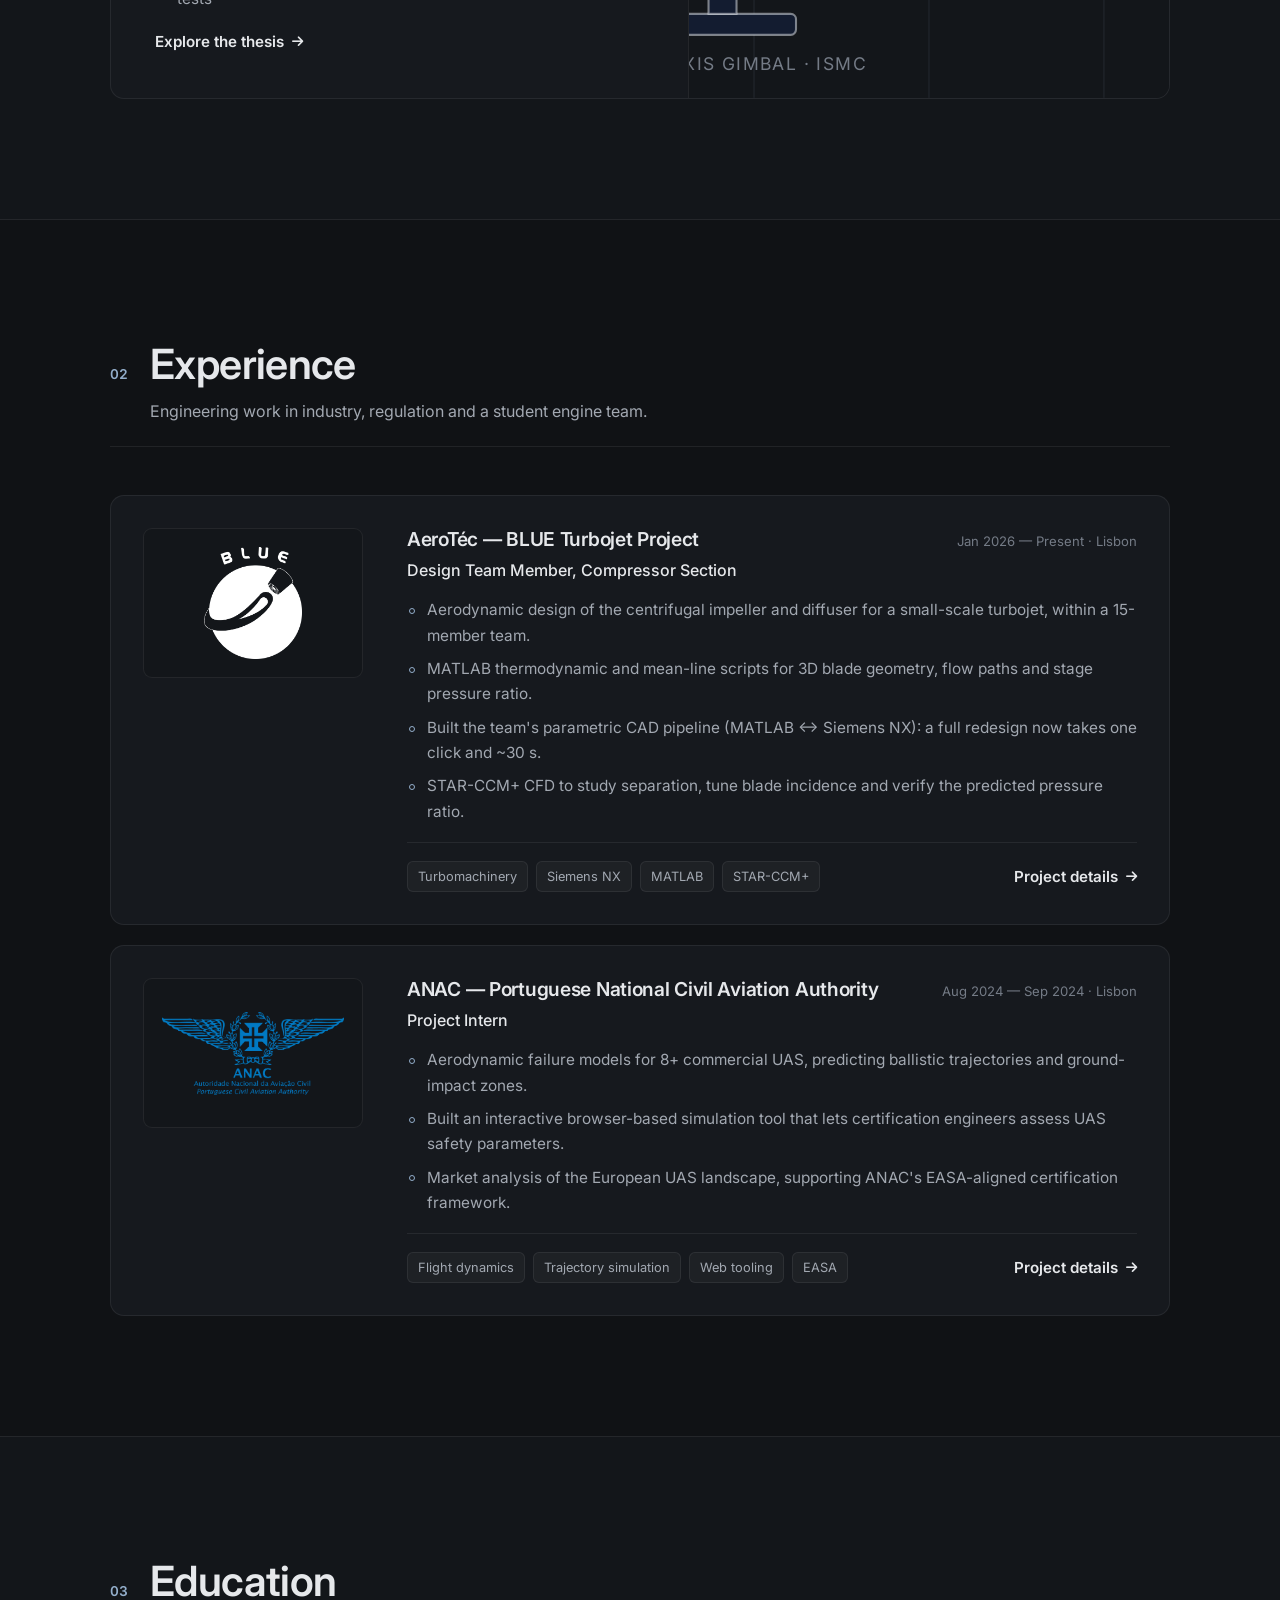
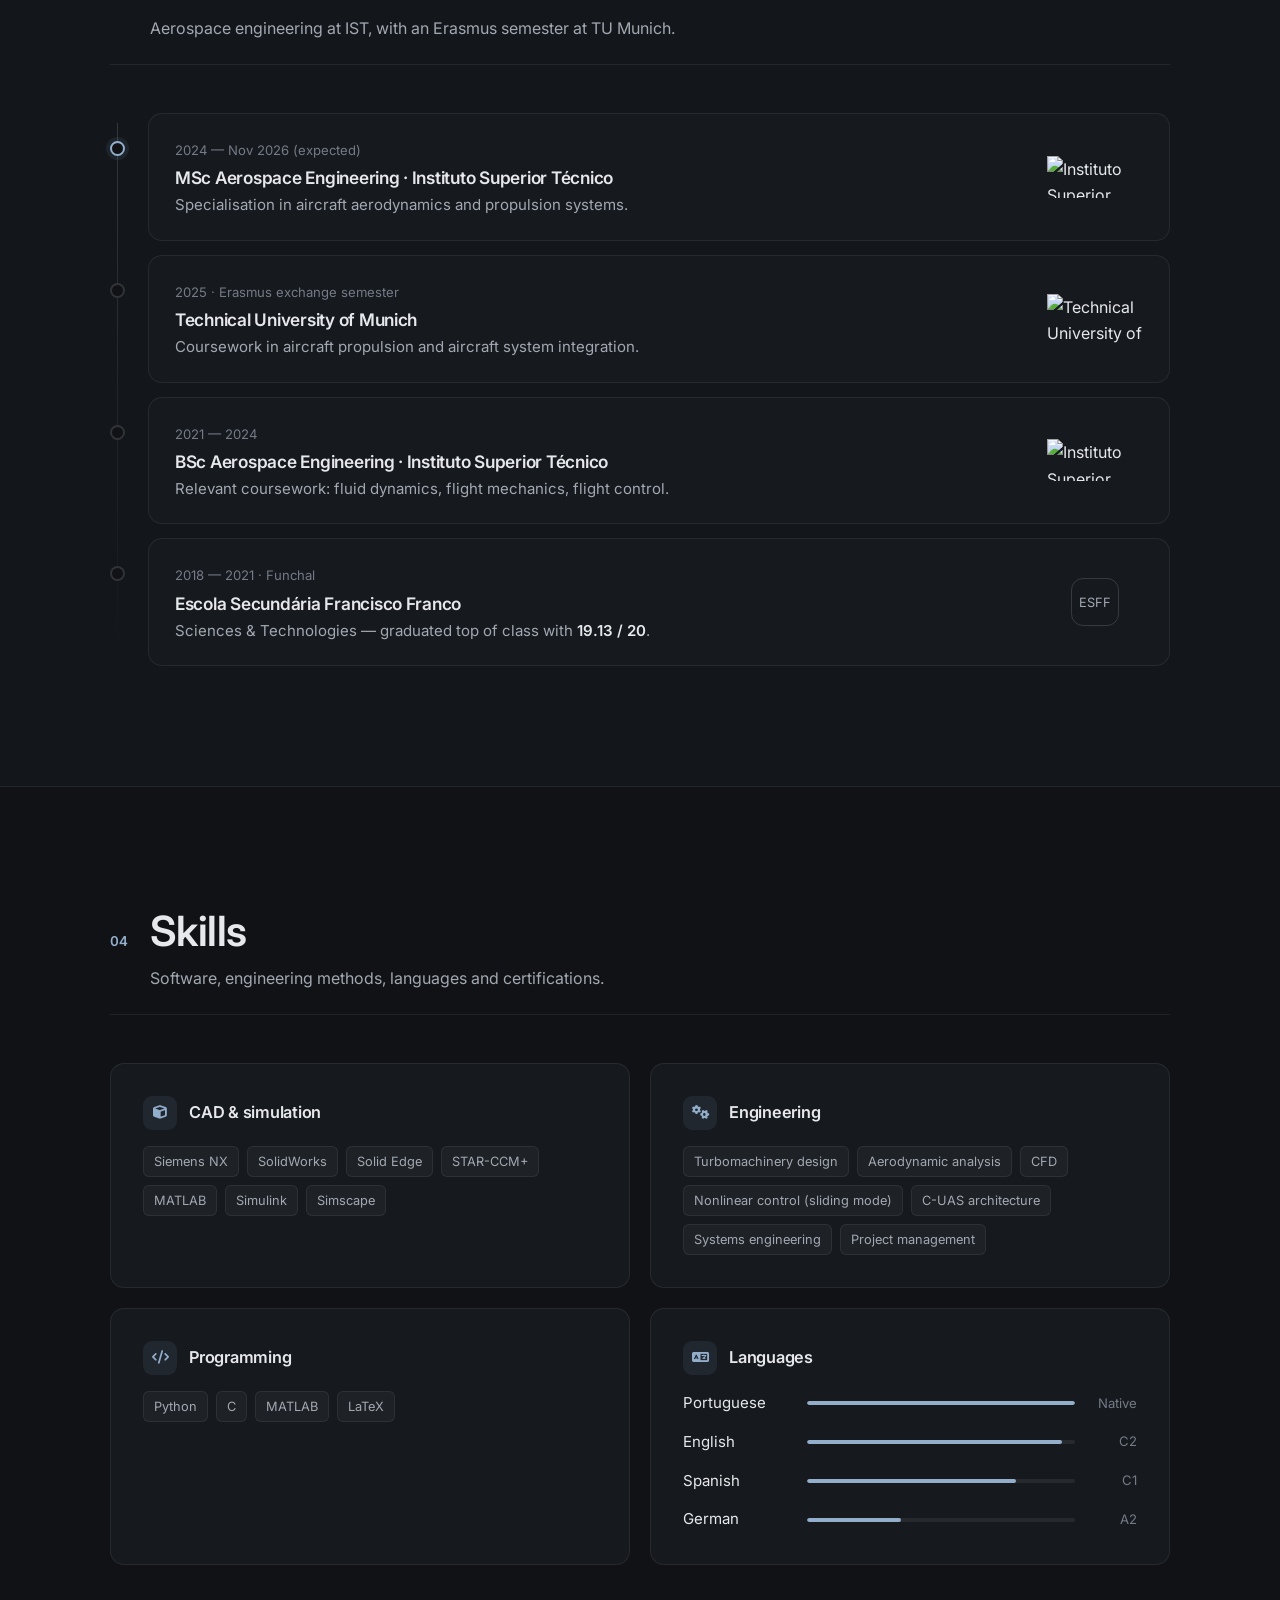
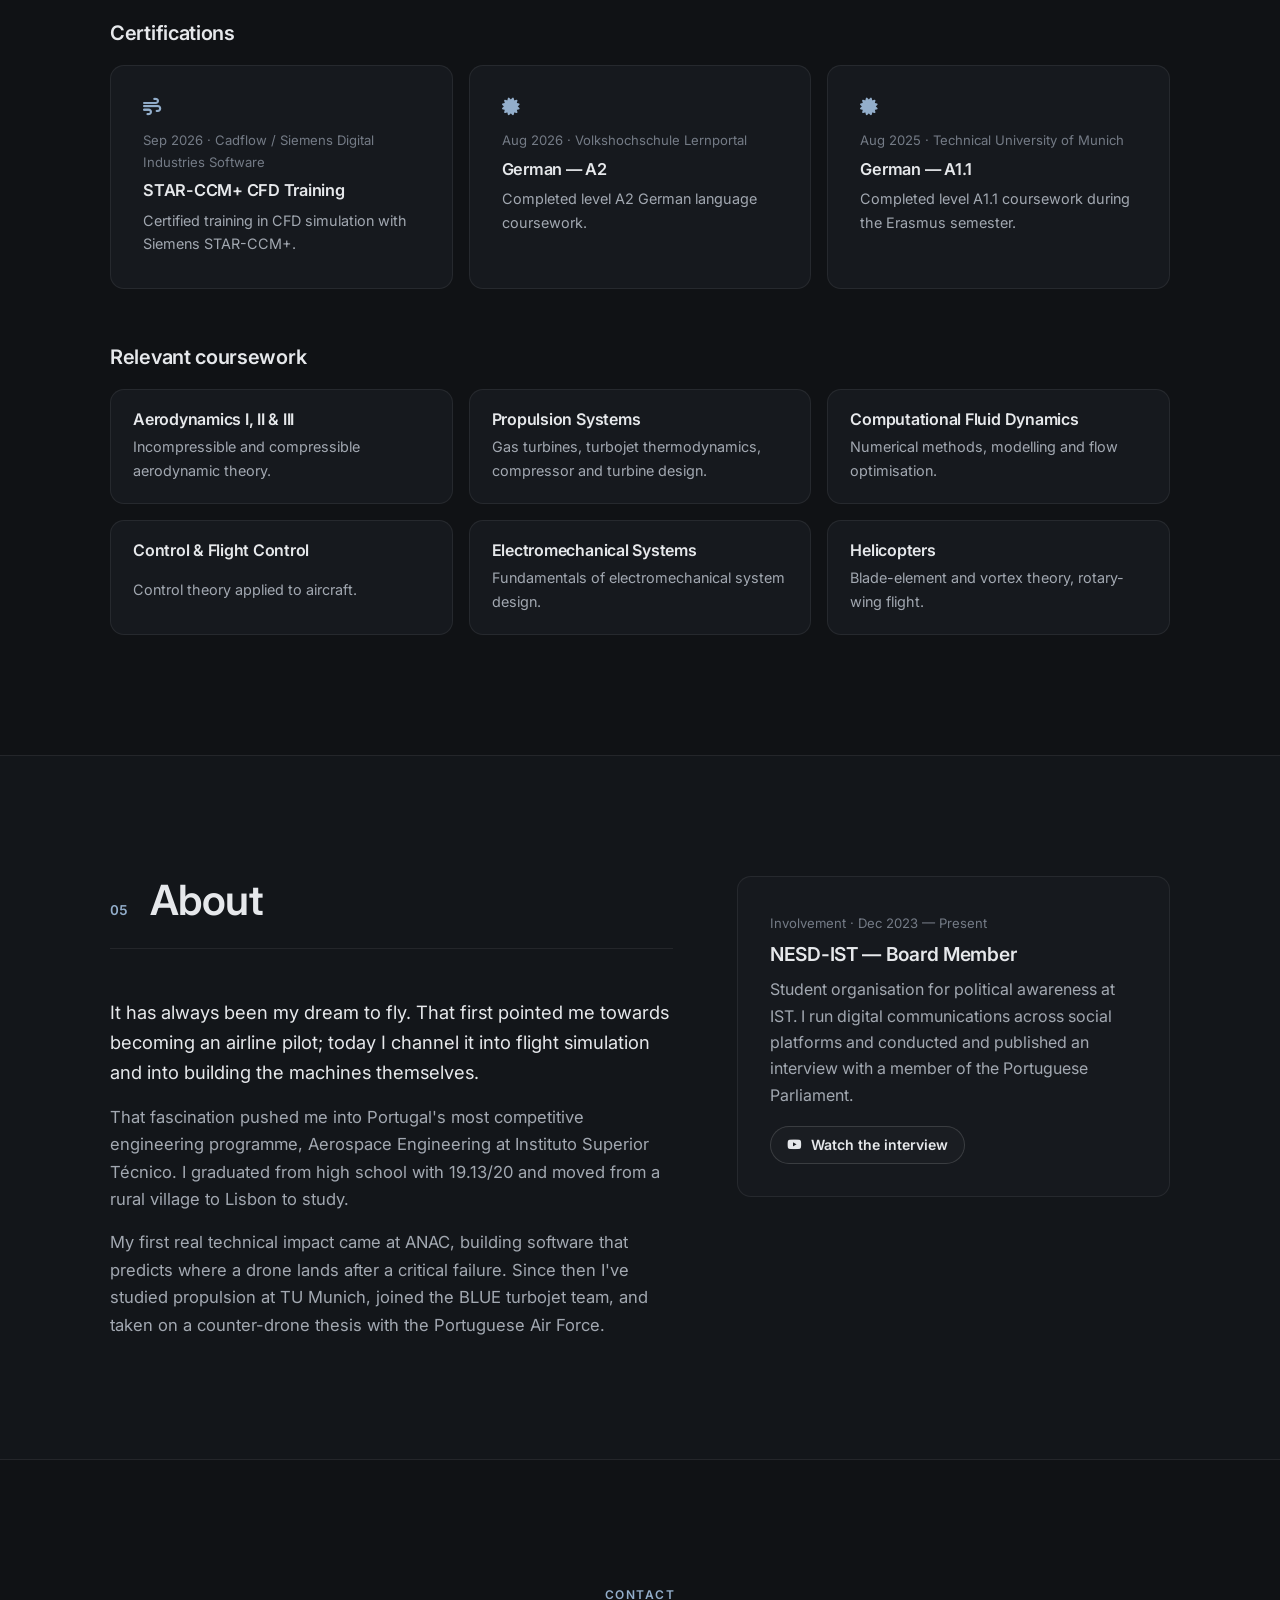
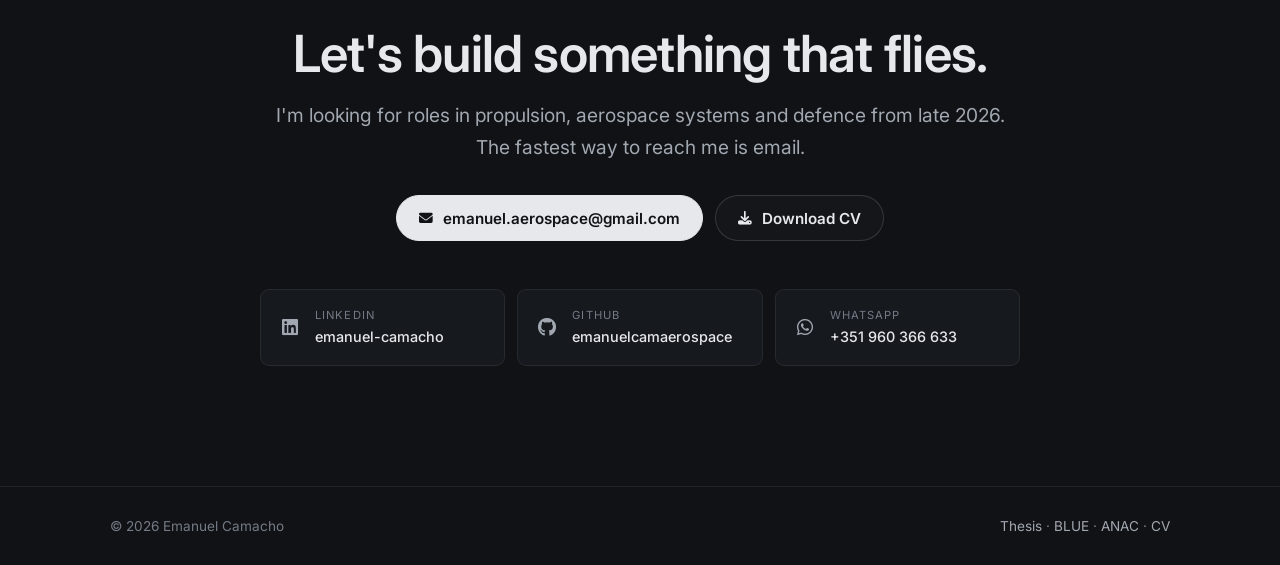
==== commit d9864343: "sm" ====
--- a/index.html
+++ b/index.html
@@ -54,10 +54,12 @@
         <a href="#research" class="btn btn-primary">See my work <i class="fas fa-arrow-down"></i></a>
         <a href="files/EmanuelCamacho.pdf" class="btn" target="_blank" rel="noopener"><i class="fas fa-download"></i> Download CV</a>
       </div>
-      <div class="facts" data-reveal style="--d:.2s">
-        <div class="fact"><span class="mono">Based in</span><span>Lisbon, Portugal</span></div>
-        <div class="fact"><span class="mono">Degree</span><span>MSc Aerospace Eng. · IST</span></div>
-        <div class="fact"><span class="mono">Languages</span><span>PT · EN C2 · ES C1 · DE A2</span></div>
+      <div class="core-skills" data-reveal style="--d:.2s">
+        <span class="core-label">Core skills</span>
+        <div class="tags">
+          <span class="tag">Siemens NX</span><span class="tag">MATLAB</span><span class="tag">Simulink</span><span class="tag">STAR-CCM+</span>
+          <span class="tag">Turbomachinery</span><span class="tag">Aerodynamics &amp; Propulsion</span><span class="tag">Control Systems</span>
+        </div>
       </div>
     </div>
 
--- a/style.css
+++ b/style.css
@@ -520,3 +520,8 @@
   *, *::before, *::after { animation: none !important; transition: none !important; }
   .js [data-reveal] { opacity: 1; transform: none; }
 }
+
+/* Core skills strip (hero) */
+.core-skills { display: grid; gap: 12px; margin-top: 40px; padding-top: 24px; border-top: 1px solid var(--line); }
+.core-label { font-size: .72rem; font-weight: 600; letter-spacing: .12em; text-transform: uppercase; color: var(--dim); }
+.core-skills .tag { font-size: .86rem; padding: 6px 12px; color: var(--text); background: var(--surface); }
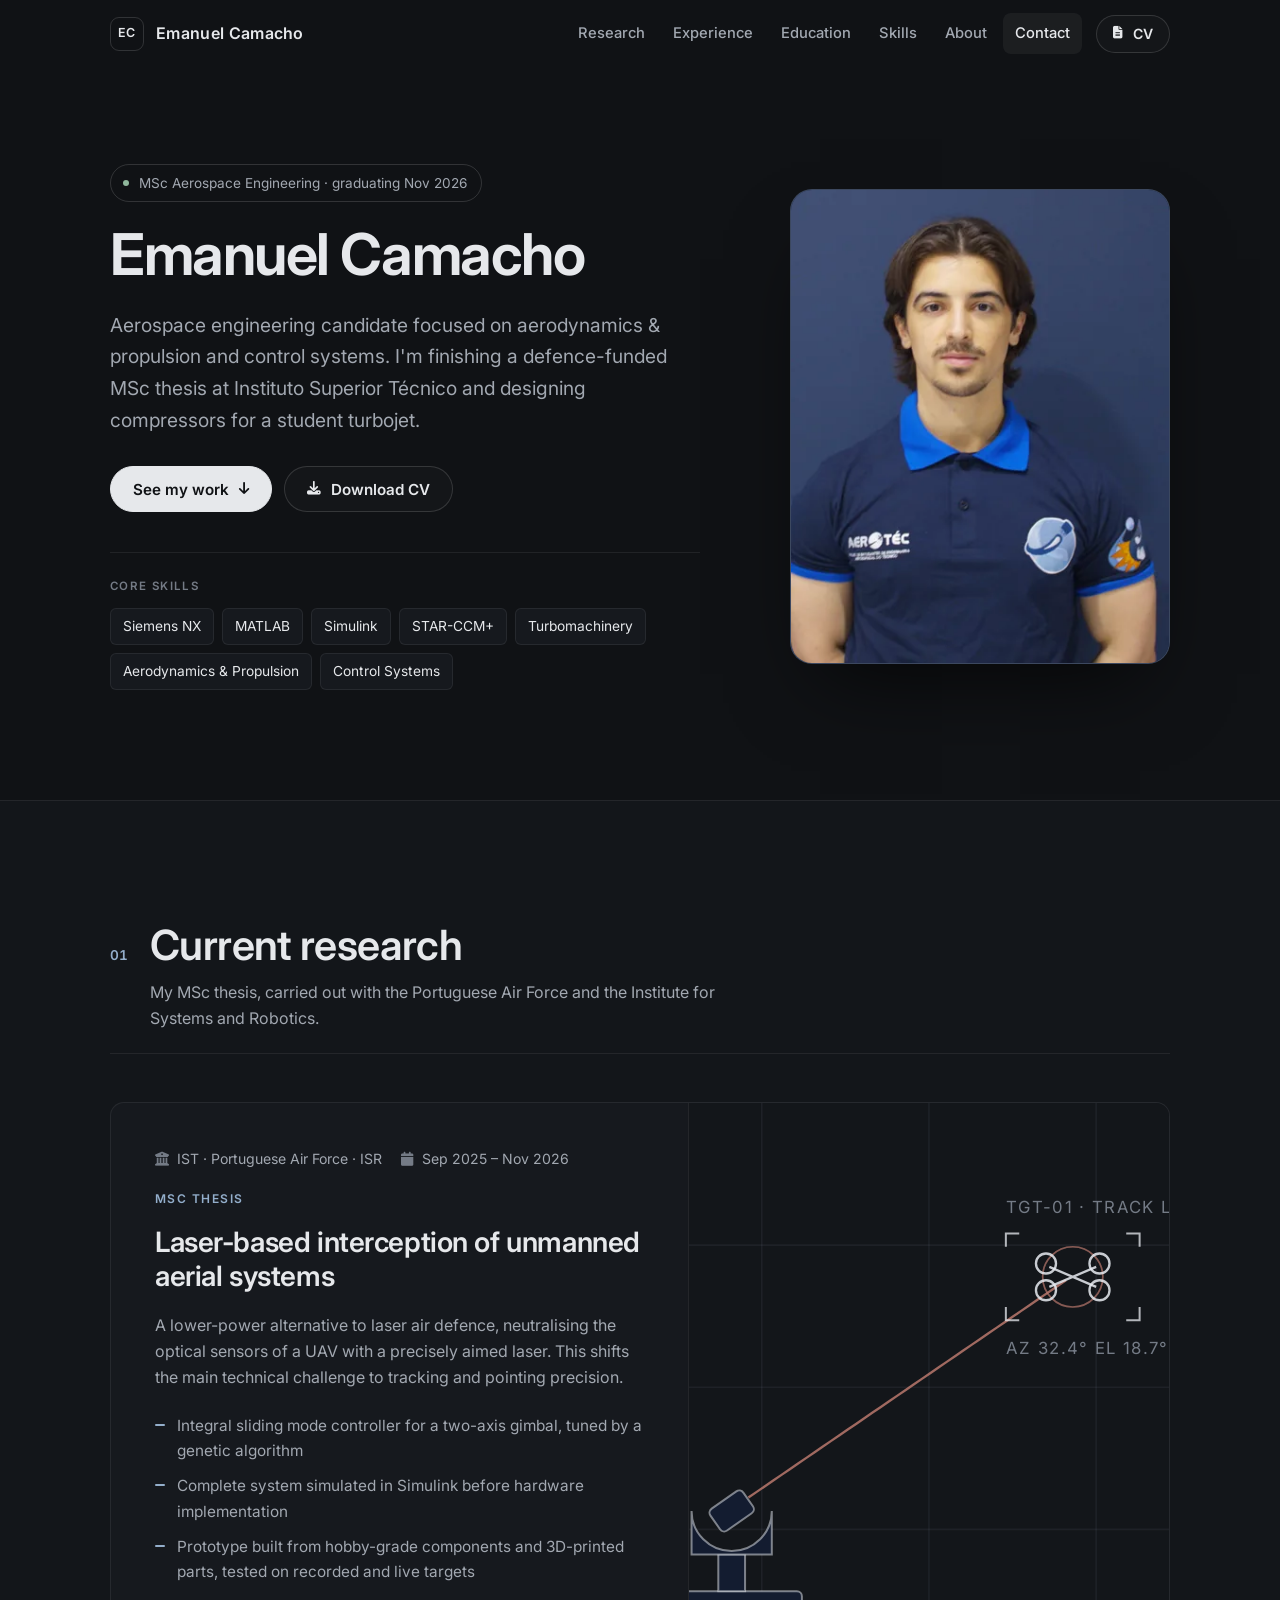
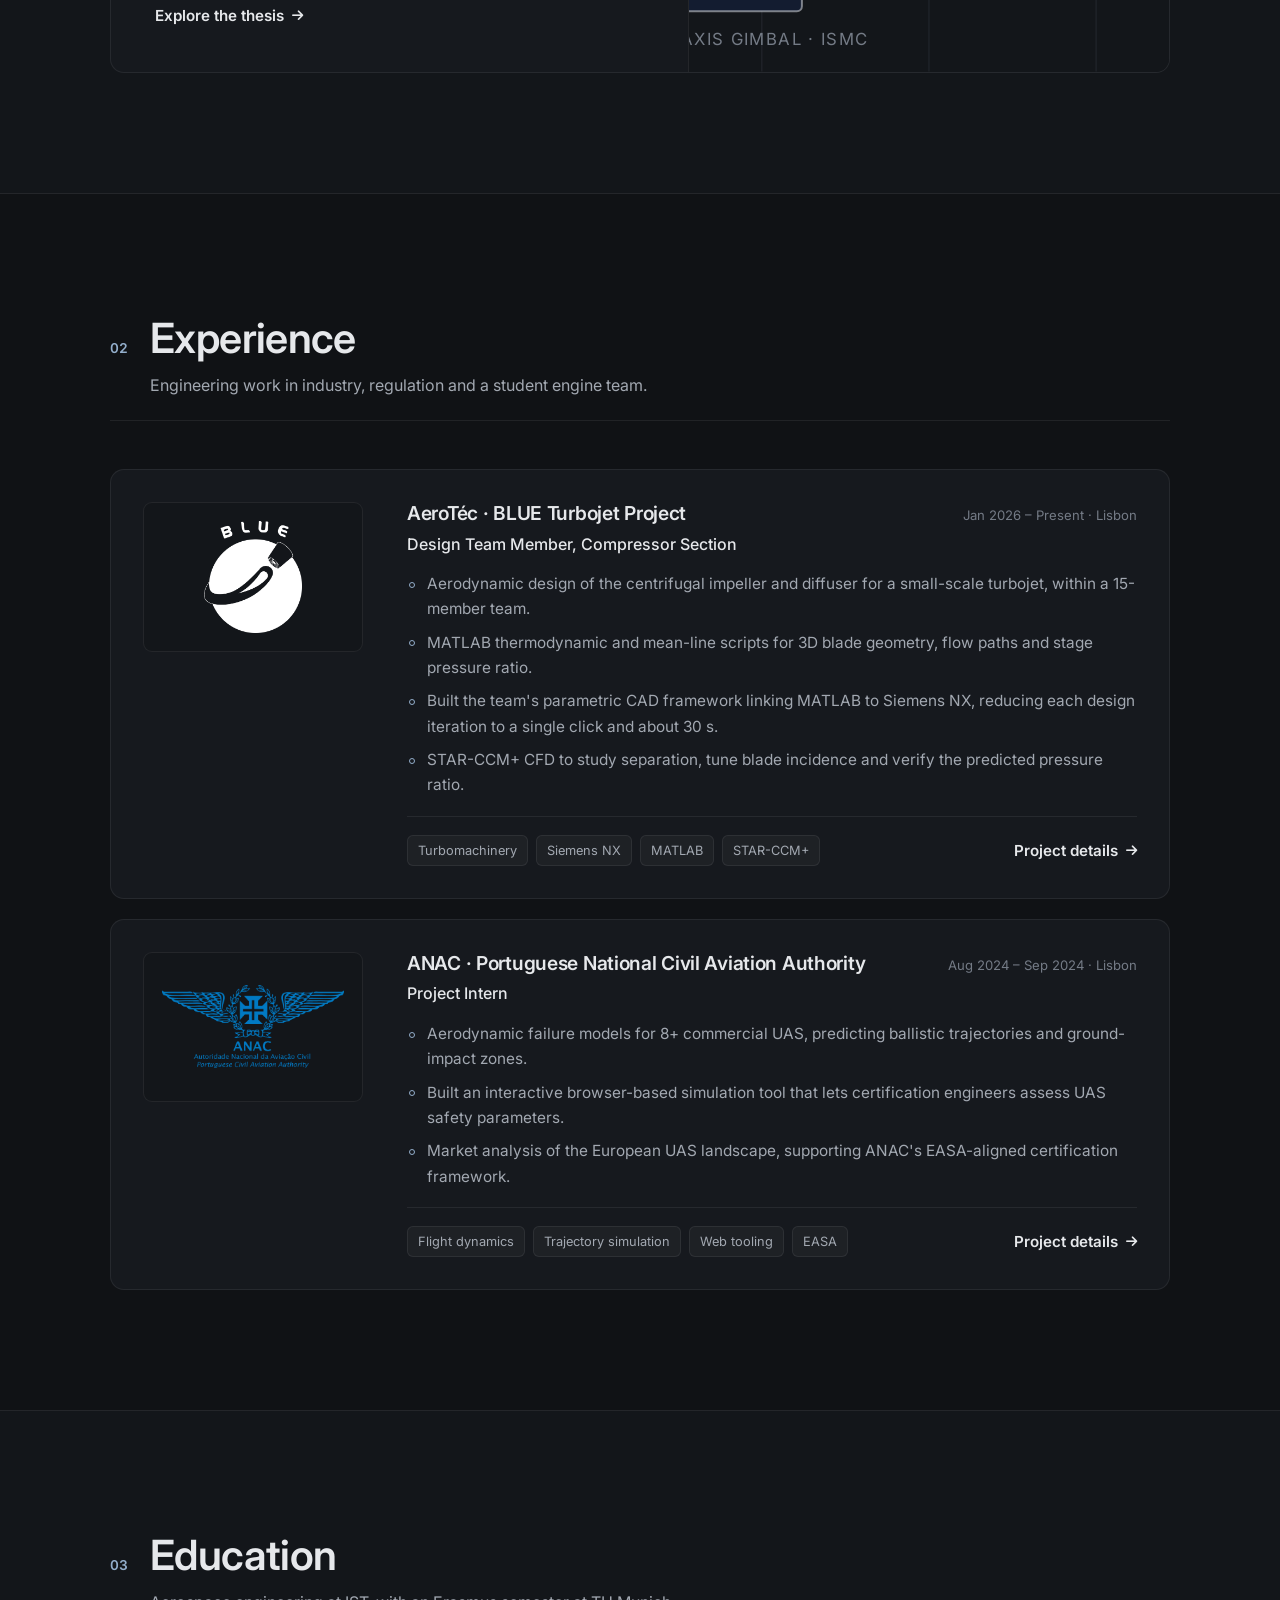
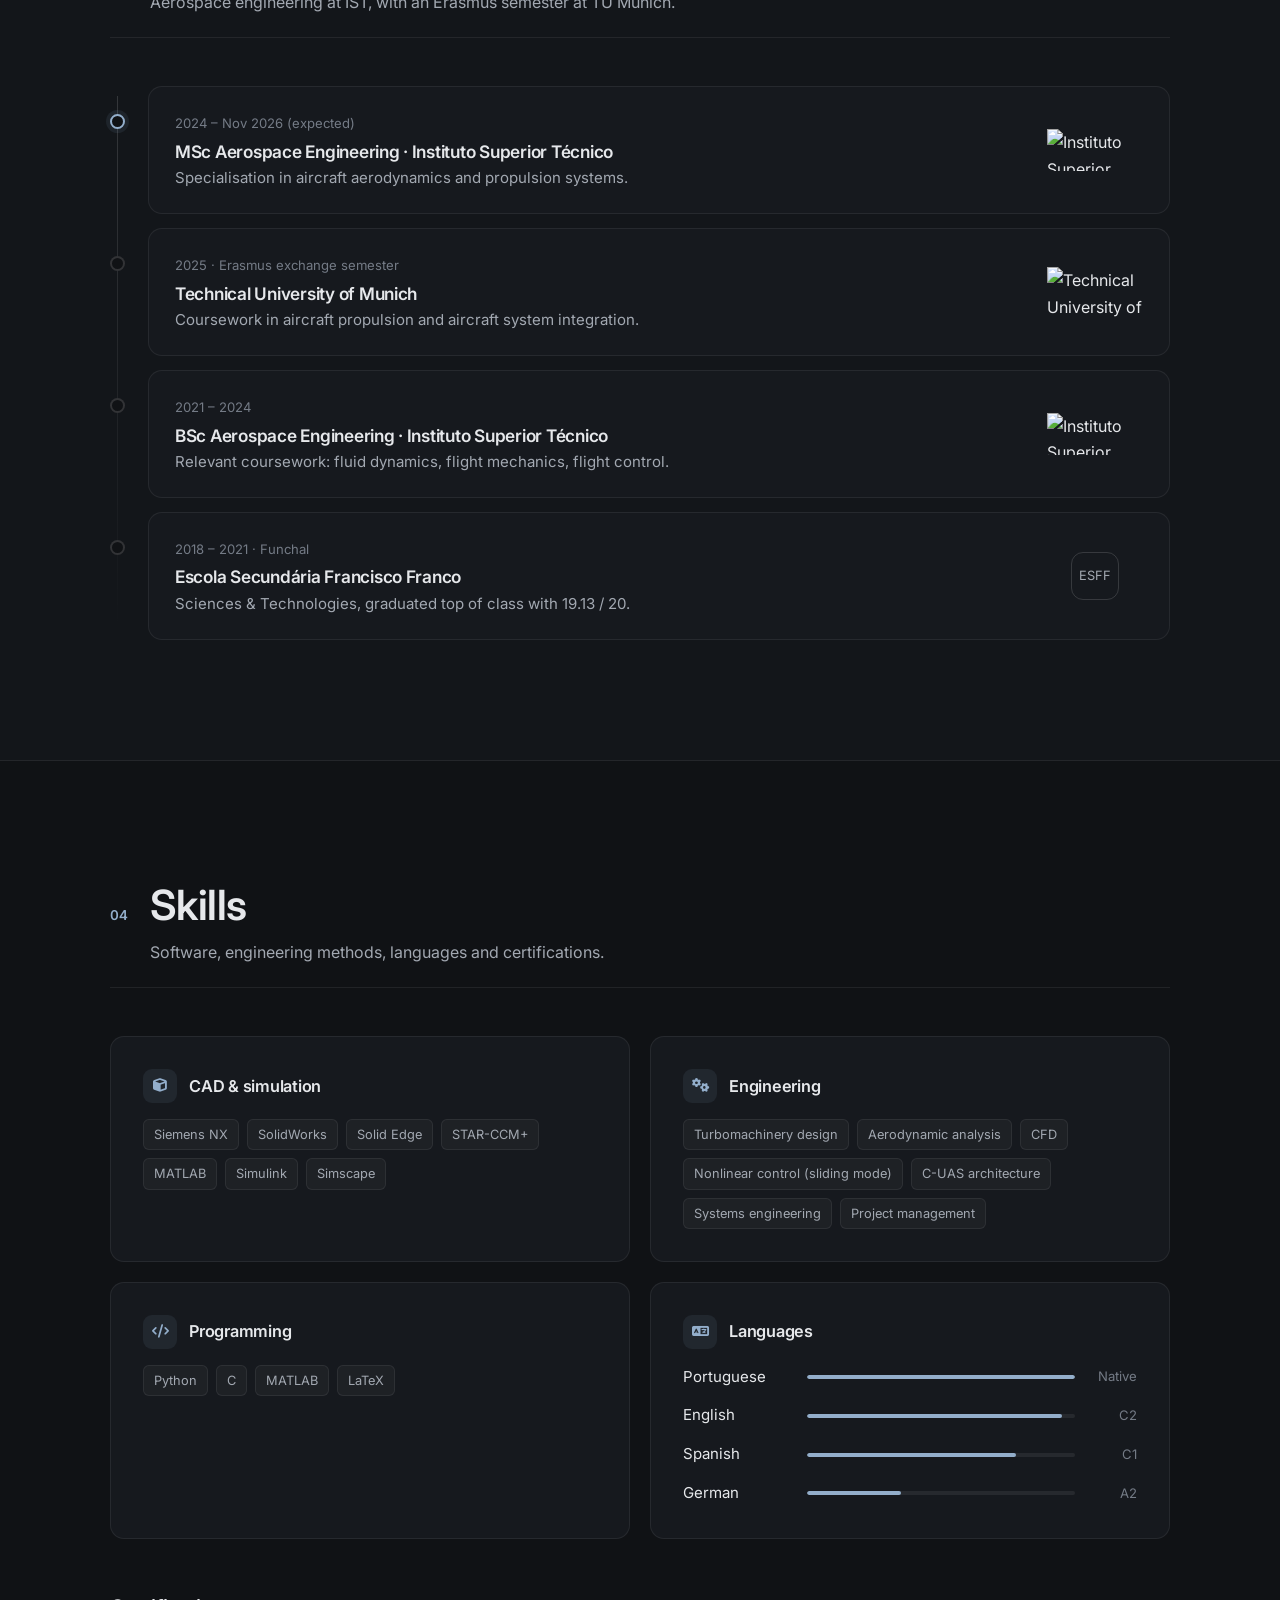
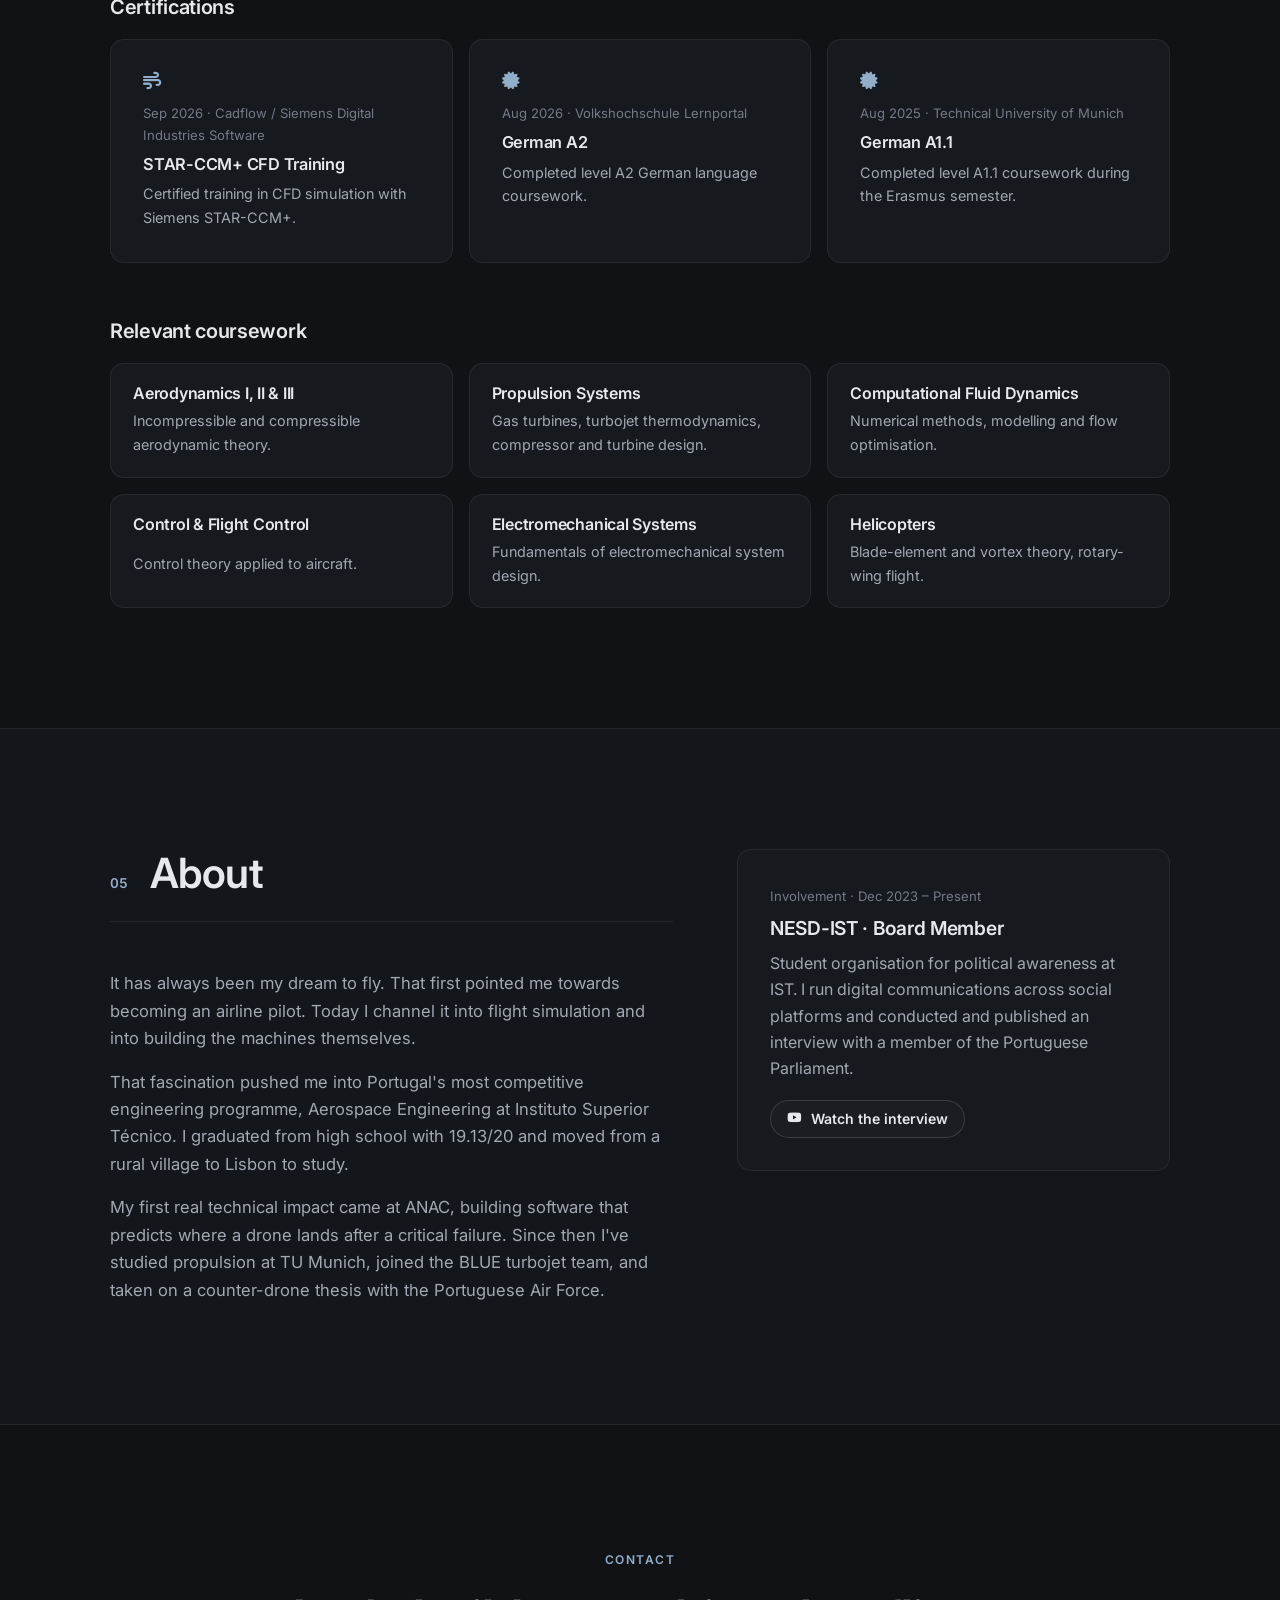
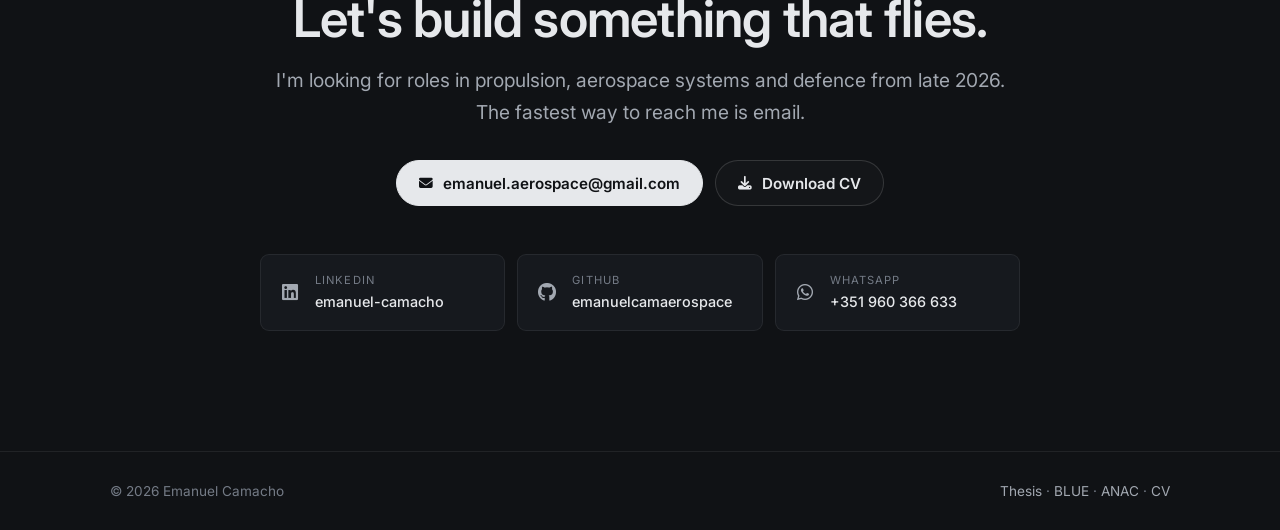
==== commit 8c09dc9d: "updttext" ====
--- a/index.html
+++ b/index.html
@@ -4,7 +4,7 @@
 <meta charset="UTF-8">
 <meta name="viewport" content="width=device-width, initial-scale=1.0">
 <title>Emanuel Camacho | Aerospace Engineer</title>
-<meta name="description" content="Emanuel Camacho — MSc Aerospace Engineering (IST). Propulsion, turbomachinery and counter-UAS control systems.">
+<meta name="description" content="Emanuel Camacho, MSc Aerospace Engineering (IST). Propulsion, turbomachinery and counter-UAS control systems.">
 <meta name="google" content="notranslate">
 <meta name="theme-color" content="#101215">
 <meta property="og:title" content="Emanuel Camacho | Aerospace Engineer">
@@ -47,7 +47,7 @@
       <span class="status" data-reveal><span class="status-dot"></span> MSc Aerospace Engineering · graduating Nov 2026</span>
       <h1 data-reveal style="--d:.05s">Emanuel Camacho</h1>
       <p class="lead" data-reveal style="--d:.1s">
-        Aerospace engineering candidate focused on <strong>aerodynamics &amp; propulsion</strong> and <strong>control systems</strong>.
+        Aerospace engineering candidate focused on aerodynamics &amp; propulsion and control systems.
         I'm finishing a defence-funded MSc thesis at Instituto Superior Técnico and designing compressors for a student turbojet.
       </p>
       <div class="hero-actions" data-reveal style="--d:.15s">
@@ -80,7 +80,7 @@
     <div class="section-title" data-reveal>
       <span class="idx">01</span>
       <h2>Current research</h2>
-      <p>What I'm working on now: my MSc thesis, carried out with the Portuguese Air Force and the Institute for Systems and Robotics.</p>
+      <p>My MSc thesis, carried out with the Portuguese Air Force and the Institute for Systems and Robotics.</p>
     </div>
 
     <a href="thesis.html" class="card card-hover feature" data-reveal>
@@ -91,11 +91,11 @@
         </div>
         <span class="feature-label">MSc thesis</span>
         <h3>Laser-based interception of unmanned aerial systems</h3>
-        <p>A low-power counter-drone system that blinds a drone's camera instead of destroying it. The hard part moves from laser power to tracking and control: keep a modest laser locked on the sensor long enough to neutralise it.</p>
+        <p>A lower-power alternative to laser air defence, neutralising the optical sensors of a UAV with a precisely aimed laser. This shifts the main technical challenge to tracking and pointing precision.</p>
         <ul class="feature-list">
-          <li>Integral Sliding Mode Controller, tuned with a genetic algorithm, on a precision 2-axis gimbal</li>
-          <li>End-to-end Simulink framework: gimbal dynamics, vision, noise, target physics</li>
-          <li>3D-printed prototype with Pixhawk avionics, validated in field tests</li>
+          <li>Integral sliding mode controller for a two-axis gimbal, tuned by a genetic algorithm</li>
+          <li>Complete system simulated in Simulink before hardware implementation</li>
+          <li>Prototype built from hobby-grade components and 3D-printed parts, tested on recorded and live targets</li>
         </ul>
         <span class="link-arrow">Explore the thesis <i class="fas fa-arrow-right"></i></span>
       </div>
@@ -152,14 +152,14 @@
         </div>
         <div>
           <div class="xp-head">
-            <h3>AeroTéc — BLUE Turbojet Project</h3>
-            <span class="mono">Jan 2026 — Present · Lisbon</span>
+            <h3>AeroTéc · BLUE Turbojet Project</h3>
+            <span class="mono">Jan 2026 – Present · Lisbon</span>
           </div>
           <p class="xp-role">Design Team Member, Compressor Section</p>
           <ul>
             <li>Aerodynamic design of the centrifugal impeller and diffuser for a small-scale turbojet, within a 15-member team.</li>
             <li>MATLAB thermodynamic and mean-line scripts for 3D blade geometry, flow paths and stage pressure ratio.</li>
-            <li>Built the team's parametric CAD pipeline (MATLAB ↔ Siemens NX): a full redesign now takes one click and ~30 s.</li>
+            <li>Built the team's parametric CAD framework linking MATLAB to Siemens NX, reducing each design iteration to a single click and about 30 s.</li>
             <li>STAR-CCM+ CFD to study separation, tune blade incidence and verify the predicted pressure ratio.</li>
           </ul>
           <div class="xp-foot">
@@ -174,13 +174,13 @@
         <div class="xp-logo">
           <picture>
             <source type="image/webp" srcset="images/opt/anac-logo.webp">
-            <img src="images/opt/anac-logo.png" width="520" height="237" alt="ANAC — Portuguese National Civil Aviation Authority" loading="lazy">
+            <img src="images/opt/anac-logo.png" width="520" height="237" alt="ANAC, Portuguese National Civil Aviation Authority" loading="lazy">
           </picture>
         </div>
         <div>
           <div class="xp-head">
-            <h3>ANAC — Portuguese National Civil Aviation Authority</h3>
-            <span class="mono">Aug 2024 — Sep 2024 · Lisbon</span>
+            <h3>ANAC · Portuguese National Civil Aviation Authority</h3>
+            <span class="mono">Aug 2024 – Sep 2024 · Lisbon</span>
           </div>
           <p class="xp-role">Project Intern</p>
           <ul>
@@ -211,7 +211,7 @@
       <div class="tl-item current" data-reveal>
         <div class="card tl-card">
           <div>
-            <span class="mono">2024 — Nov 2026 (expected)</span>
+            <span class="mono">2024 – Nov 2026 (expected)</span>
             <h3>MSc Aerospace Engineering · Instituto Superior Técnico</h3>
             <p>Specialisation in aircraft aerodynamics and propulsion systems.</p>
           </div>
@@ -231,7 +231,7 @@
       <div class="tl-item" data-reveal>
         <div class="card tl-card">
           <div>
-            <span class="mono">2021 — 2024</span>
+            <span class="mono">2021 – 2024</span>
             <h3>BSc Aerospace Engineering · Instituto Superior Técnico</h3>
             <p>Relevant coursework: fluid dynamics, flight mechanics, flight control.</p>
           </div>
@@ -241,9 +241,9 @@
       <div class="tl-item" data-reveal>
         <div class="card tl-card">
           <div>
-            <span class="mono">2018 — 2021 · Funchal</span>
+            <span class="mono">2018 – 2021 · Funchal</span>
             <h3>Escola Secundária Francisco Franco</h3>
-            <p>Sciences &amp; Technologies — graduated top of class with <strong>19.13 / 20</strong>.</p>
+            <p>Sciences &amp; Technologies, graduated top of class with 19.13 / 20.</p>
           </div>
           <div class="tl-logo"><span class="mono-badge">ESFF</span></div>
         </div>
@@ -296,13 +296,13 @@
       <div class="card cert" data-reveal style="--d:.06s">
         <i class="fas fa-certificate"></i>
         <span class="mono">Aug 2026 · Volkshochschule Lernportal</span>
-        <h3>German — A2</h3>
+        <h3>German A2</h3>
         <p>Completed level A2 German language coursework.</p>
       </div>
       <div class="card cert" data-reveal style="--d:.12s">
         <i class="fas fa-certificate"></i>
         <span class="mono">Aug 2025 · Technical University of Munich</span>
-        <h3>German — A1.1</h3>
+        <h3>German A1.1</h3>
         <p>Completed level A1.1 coursework during the Erasmus semester.</p>
       </div>
     </div>
@@ -328,15 +328,15 @@
         <h2>About</h2>
       </div>
       <div class="about-text" data-reveal>
-        <p>It has always been my dream to fly. That first pointed me towards becoming an airline pilot; today I channel it into flight simulation and into building the machines themselves.</p>
+        <p>It has always been my dream to fly. That first pointed me towards becoming an airline pilot. Today I channel it into flight simulation and into building the machines themselves.</p>
         <p>That fascination pushed me into Portugal's most competitive engineering programme, Aerospace Engineering at Instituto Superior Técnico. I graduated from high school with 19.13/20 and moved from a rural village to Lisbon to study.</p>
         <p>My first real technical impact came at ANAC, building software that predicts where a drone lands after a critical failure. Since then I've studied propulsion at TU Munich, joined the BLUE turbojet team, and taken on a counter-drone thesis with the Portuguese Air Force.</p>
       </div>
     </div>
 
     <aside class="card" data-reveal style="--d:.08s">
-      <span class="mono">Involvement · Dec 2023 — Present</span>
-      <h3 style="margin:8px 0 10px">NESD-IST — Board Member</h3>
+      <span class="mono">Involvement · Dec 2023 – Present</span>
+      <h3 style="margin:8px 0 10px">NESD-IST · Board Member</h3>
       <p>Student organisation for political awareness at IST. I run digital communications across social platforms and conducted and published an interview with a member of the Portuguese Parliament.</p>
       <a href="https://www.youtube.com/watch?v=aXqZO8vijGA&amp;t=4s" target="_blank" rel="noopener" class="btn btn-sm" style="margin-top:18px"><i class="fab fa-youtube"></i> Watch the interview</a>
     </aside>
--- a/style.css
+++ b/style.css
@@ -65,7 +65,7 @@
 h2 { font-size: clamp(1.7rem, 3.4vw, 2.4rem); }
 h3 { font-size: 1.2rem; }
 p { color: var(--muted); }
-strong { color: var(--text); font-weight: 600; }
+strong { font-weight: 600; }
 
 .eyebrow {
   display: inline-flex; align-items: center; gap: 10px;
@@ -318,7 +318,7 @@
 /* ---------- About ---------- */
 .about { display: grid; grid-template-columns: minmax(0, 1.3fr) minmax(0, 1fr); gap: clamp(28px, 5vw, 64px); align-items: start; }
 .about-text { display: grid; gap: 16px; font-size: 1.04rem; }
-.about-text p:first-child { color: var(--text); font-size: 1.15rem; }
+
 @media (max-width: 880px) { .about { grid-template-columns: 1fr; } }
 
 /* ---------- Contact ---------- */
@@ -525,3 +525,11 @@
 .core-skills { display: grid; gap: 12px; margin-top: 40px; padding-top: 24px; border-top: 1px solid var(--line); }
 .core-label { font-size: .72rem; font-weight: 600; letter-spacing: .12em; text-transform: uppercase; color: var(--dim); }
 .core-skills .tag { font-size: .86rem; padding: 6px 12px; color: var(--text); background: var(--surface); }
+
+/* Plots and CAD renders with white backgrounds */
+.figure-media.light { background: #f5f6f8; }
+.figure-media.light.ratio-contain img { padding: 12px; object-fit: contain; }
+
+.metrics-4 { grid-template-columns: repeat(4, minmax(0, 1fr)); }
+@media (max-width: 1000px) { .metrics-4 { grid-template-columns: repeat(2, minmax(0, 1fr)); } }
+@media (max-width: 560px) { .metrics-4 { grid-template-columns: 1fr; } }
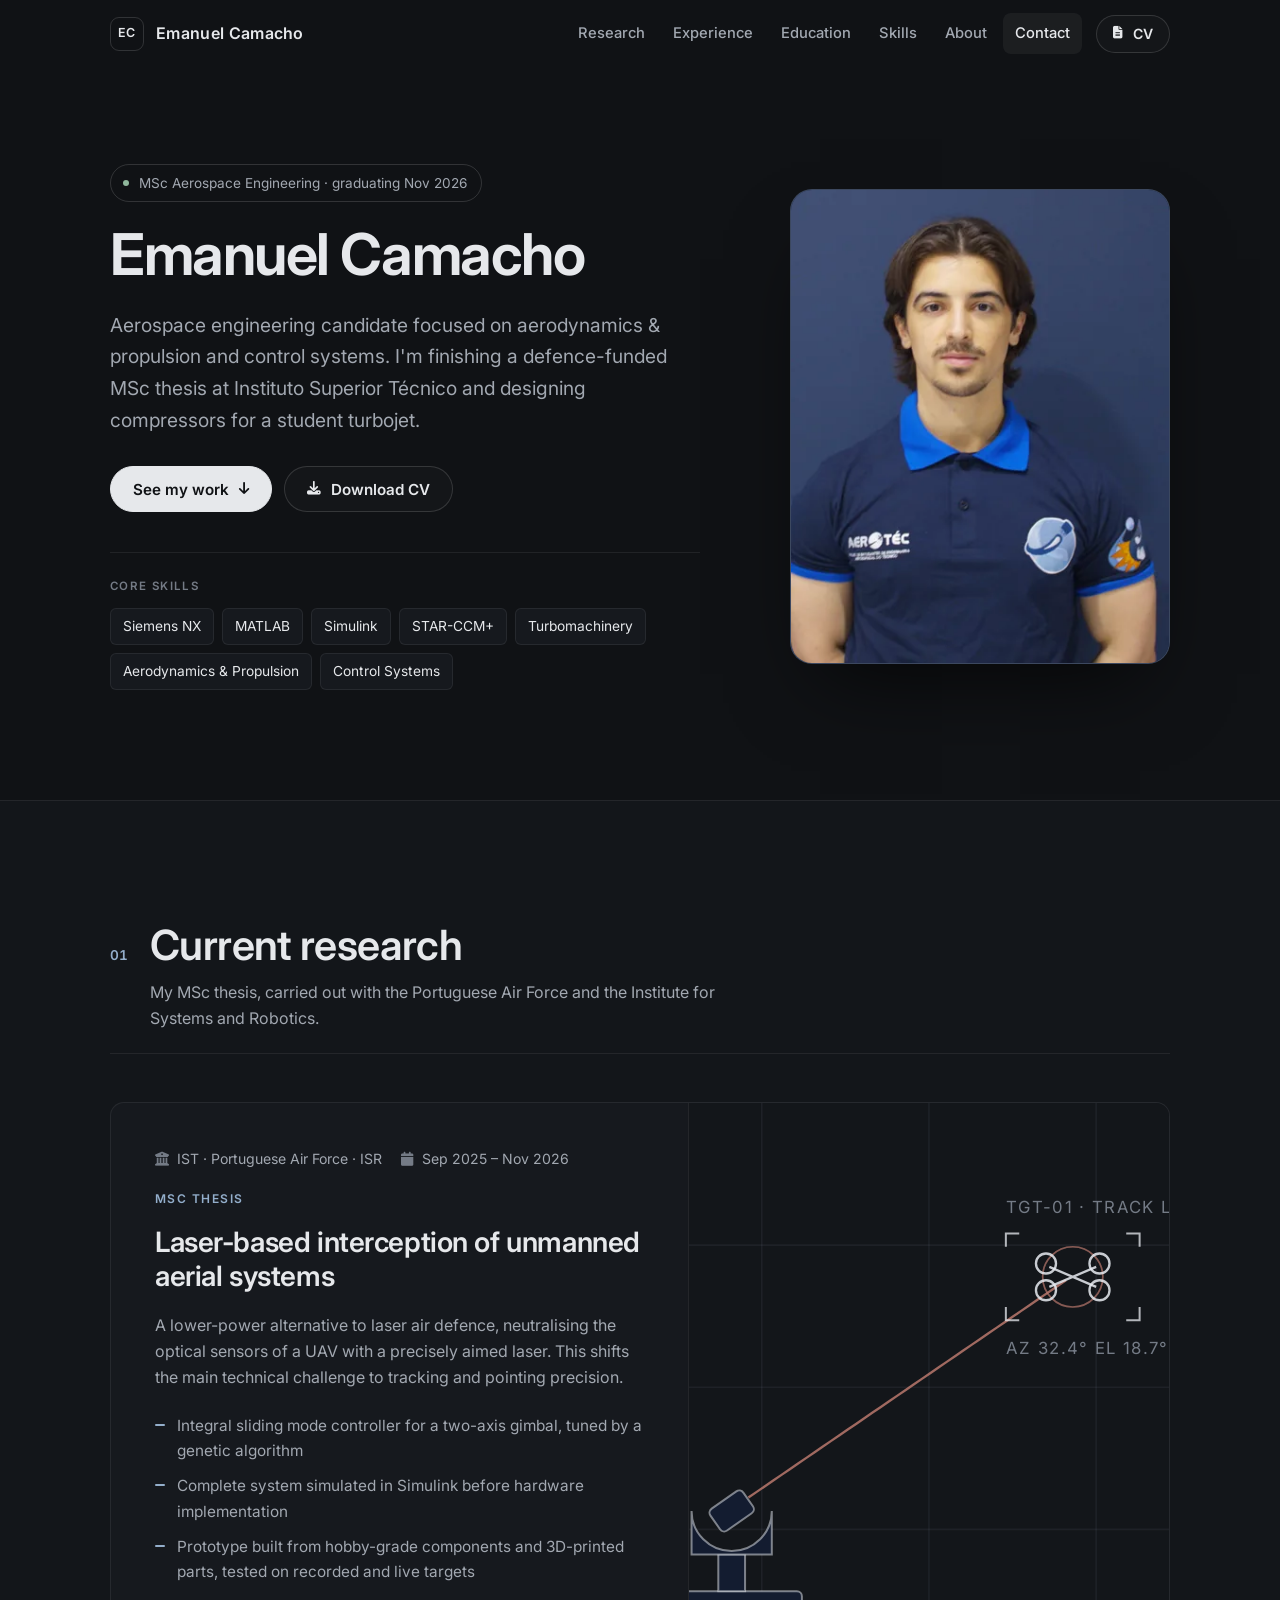
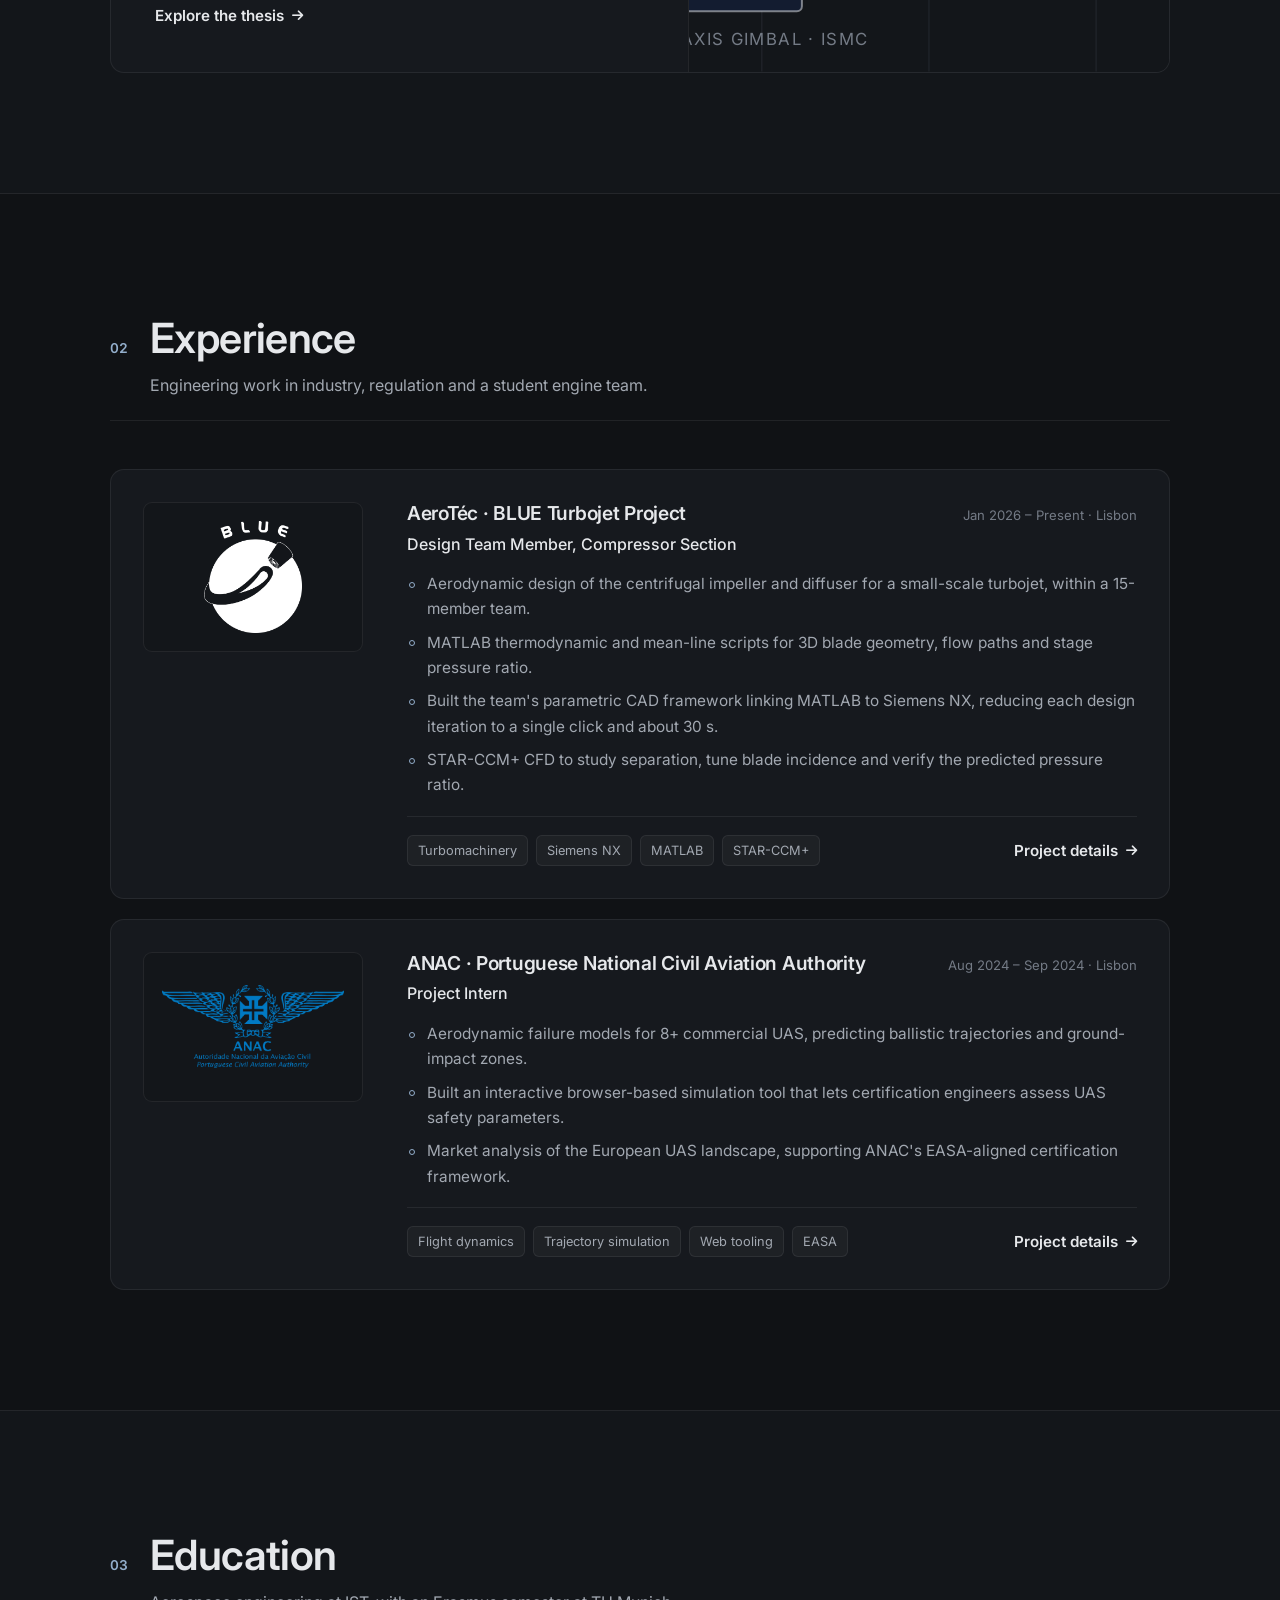
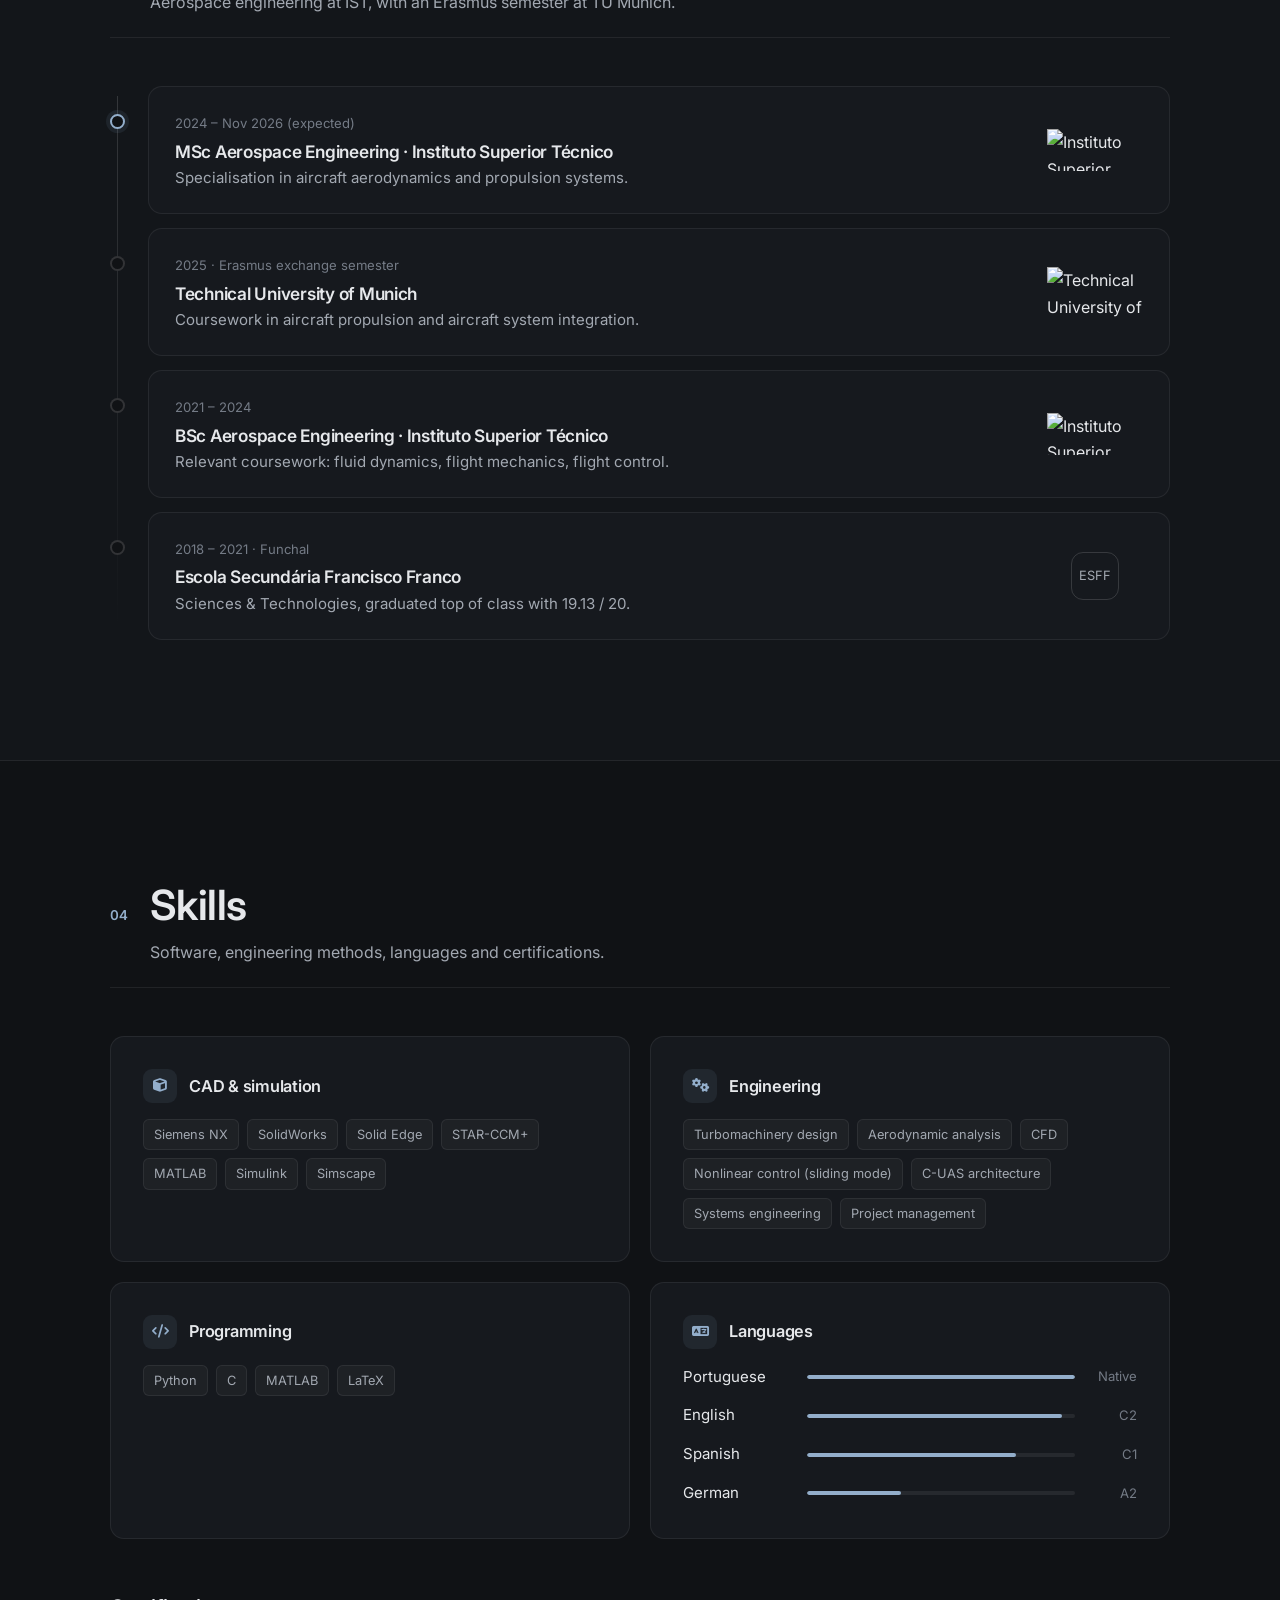
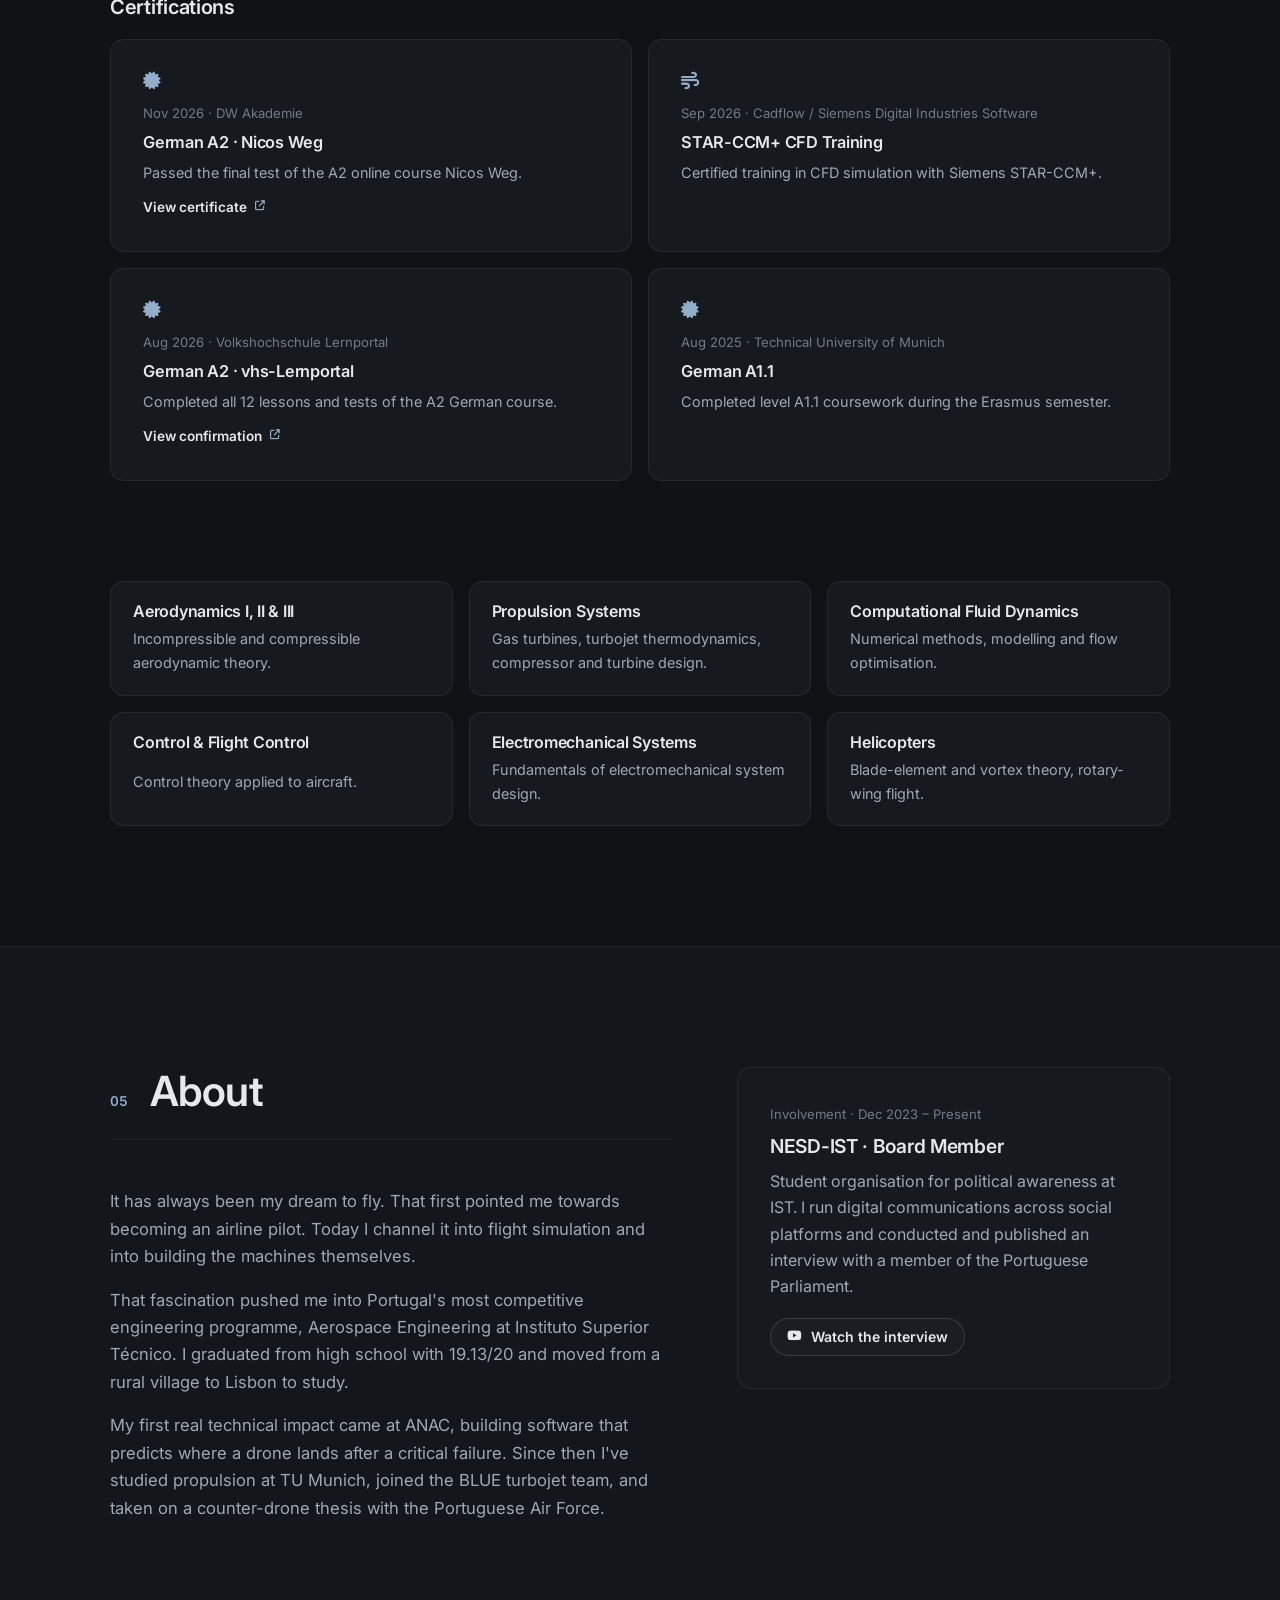
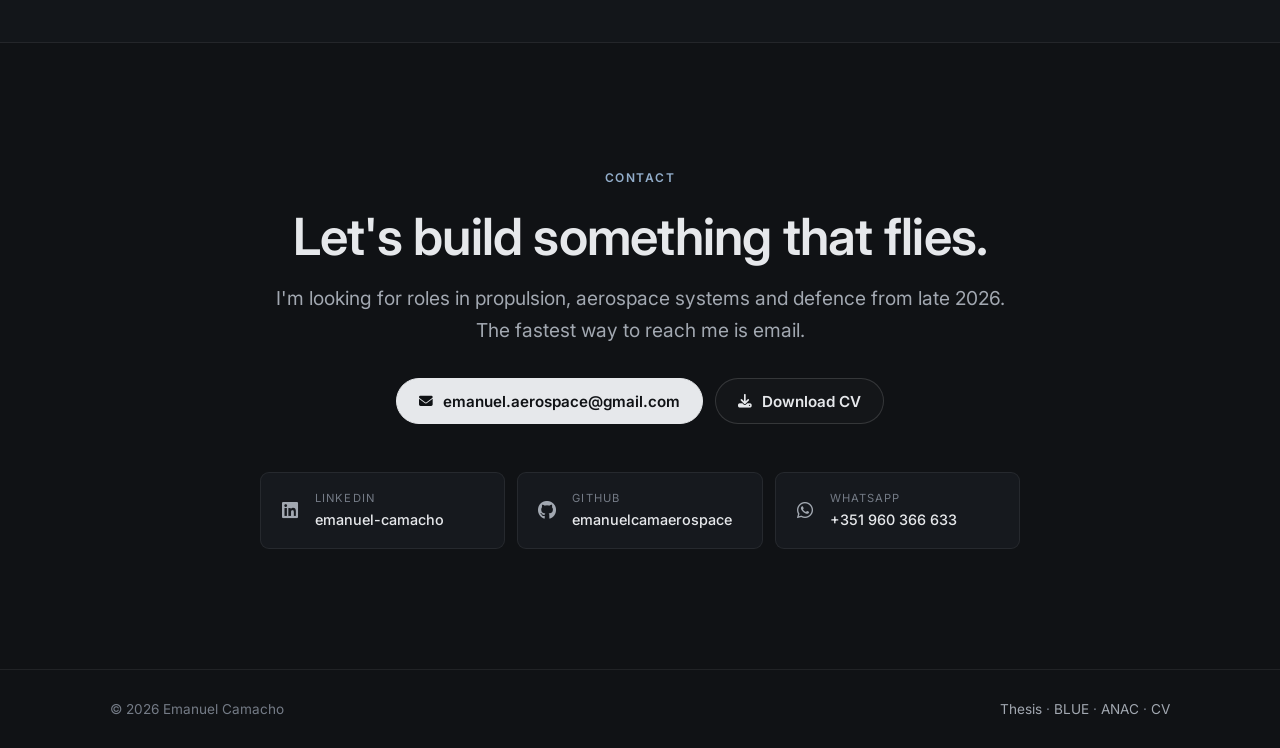
==== commit f7580a36: "certificates" ====
--- a/index.html
+++ b/index.html
@@ -286,20 +286,28 @@
     </div>
 
     <div class="subhead" data-reveal><h3>Certifications</h3></div>
-    <div class="grid-3">
-      <div class="card cert" data-reveal>
+    <div class="grid-2">
+      <a class="card card-hover cert" href="files/certificates/German_A2_DW_Akademie.pdf" target="_blank" rel="noopener" data-reveal>
+        <i class="fas fa-certificate"></i>
+        <span class="mono">Nov 2026 · DW Akademie</span>
+        <h3>German A2 · Nicos Weg</h3>
+        <p>Passed the final test of the A2 online course Nicos Weg.</p>
+        <span class="link-arrow cert-link">View certificate <i class="fas fa-arrow-up-right-from-square"></i></span>
+      </a>
+      <div class="card cert" data-reveal style="--d:.06s">
         <i class="fas fa-wind"></i>
         <span class="mono">Sep 2026 · Cadflow / Siemens Digital Industries Software</span>
         <h3>STAR-CCM+ CFD Training</h3>
         <p>Certified training in CFD simulation with Siemens STAR-CCM+.</p>
       </div>
-      <div class="card cert" data-reveal style="--d:.06s">
+      <a class="card card-hover cert" href="files/certificates/German_A2_vhs_Lernportal.pdf" target="_blank" rel="noopener" data-reveal>
         <i class="fas fa-certificate"></i>
         <span class="mono">Aug 2026 · Volkshochschule Lernportal</span>
-        <h3>German A2</h3>
-        <p>Completed level A2 German language coursework.</p>
-      </div>
-      <div class="card cert" data-reveal style="--d:.12s">
+        <h3>German A2 · vhs-Lernportal</h3>
+        <p>Completed all 12 lessons and tests of the A2 German course.</p>
+        <span class="link-arrow cert-link">View confirmation <i class="fas fa-arrow-up-right-from-square"></i></span>
+      </a>
+      <div class="card cert" data-reveal style="--d:.06s">
         <i class="fas fa-certificate"></i>
         <span class="mono">Aug 2025 · Technical University of Munich</span>
         <h3>German A1.1</h3>
--- a/style.css
+++ b/style.css
@@ -307,6 +307,9 @@
 .cert i { color: var(--accent); font-size: 1.1rem; margin-bottom: 6px; }
 .cert h3 { font-size: 1.02rem; }
 .cert p { font-size: .9rem; }
+a.card.cert { display: grid; }
+.cert-link { font-size: .85rem; margin-top: 4px; }
+.cert-link i { font-size: .75em; }
 
 .course { display: grid; gap: 6px; padding: 20px 22px; }
 .course h3 { font-size: 1rem; }
@@ -532,4 +535,15 @@
 
 .metrics-4 { grid-template-columns: repeat(4, minmax(0, 1fr)); }
 @media (max-width: 1000px) { .metrics-4 { grid-template-columns: repeat(2, minmax(0, 1fr)); } }
-@media (max-width: 560px) { .metrics-4 { grid-template-columns: 1fr; } }
+@media (max-width: 560px) {
+  .metrics-4 { grid-template-columns: repeat(2, minmax(0, 1fr)); gap: 10px; }
+  .metrics-4 .metric { padding: 16px; align-content: start; }
+  .metrics-4 .mono { min-height: 2.9em; }
+  .metrics-4 .value { font-size: 1.6rem; }
+  .metrics-4 .label { font-size: .82rem; }
+}
+.meta-table .pill { white-space: normal; }
+
+.metrics-4 .metric { align-content: start; }
+.metrics-4 .mono { min-height: 2.6em; }
+.key-results-head { display: flex; flex-wrap: wrap; align-items: baseline; justify-content: space-between; gap: 8px 20px; margin-bottom: 18px; }
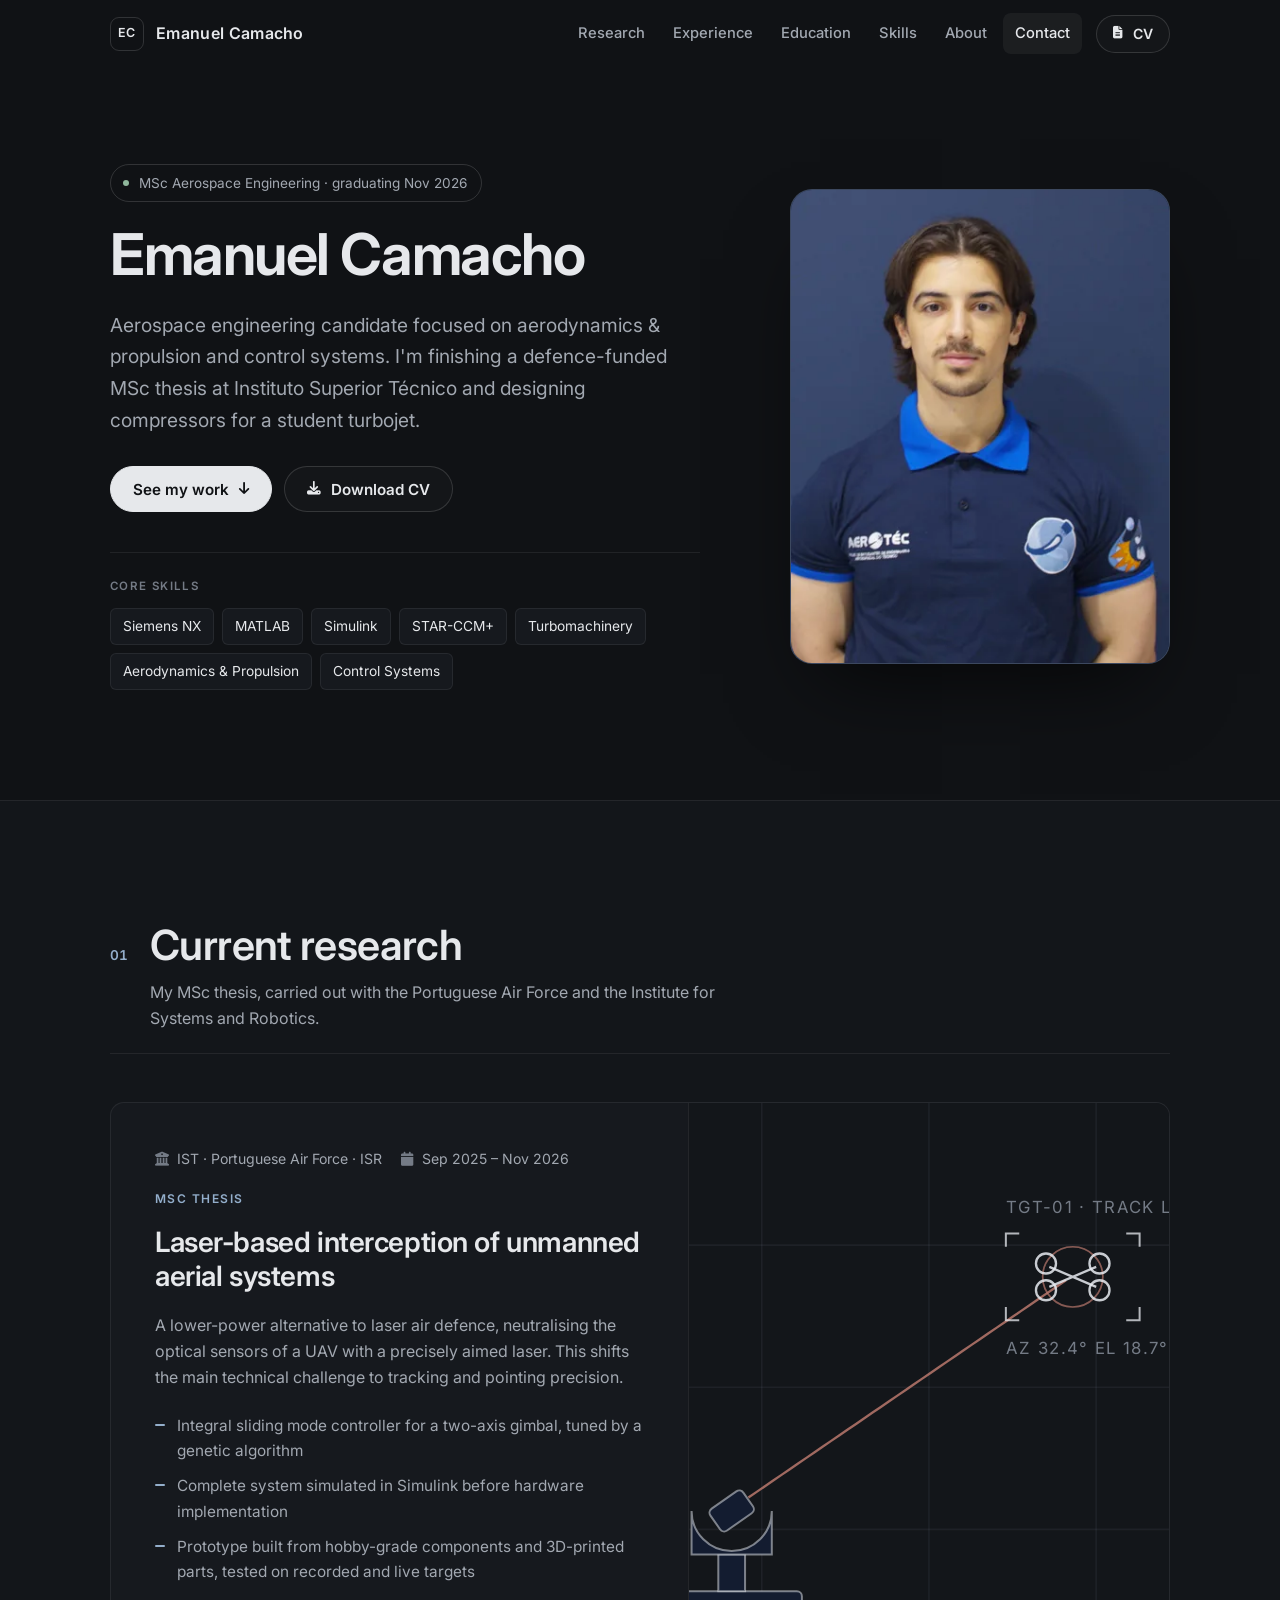
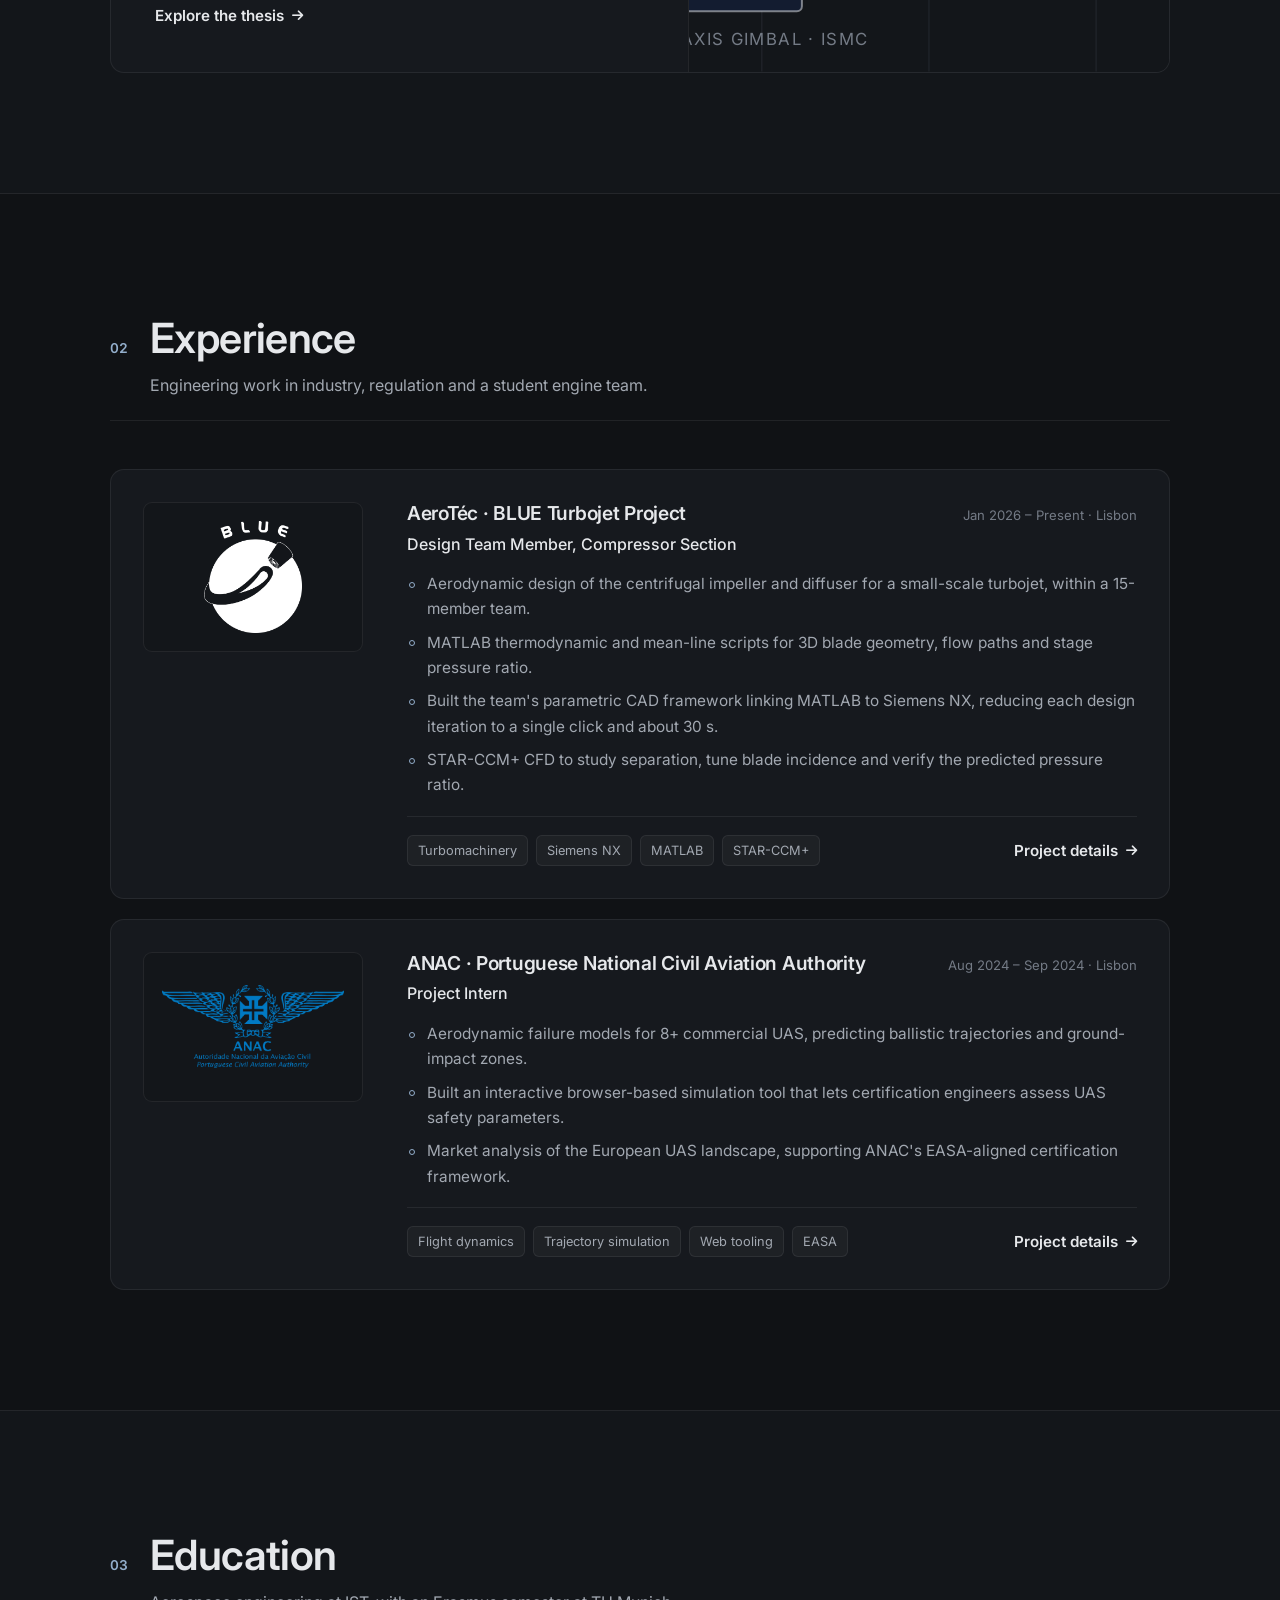
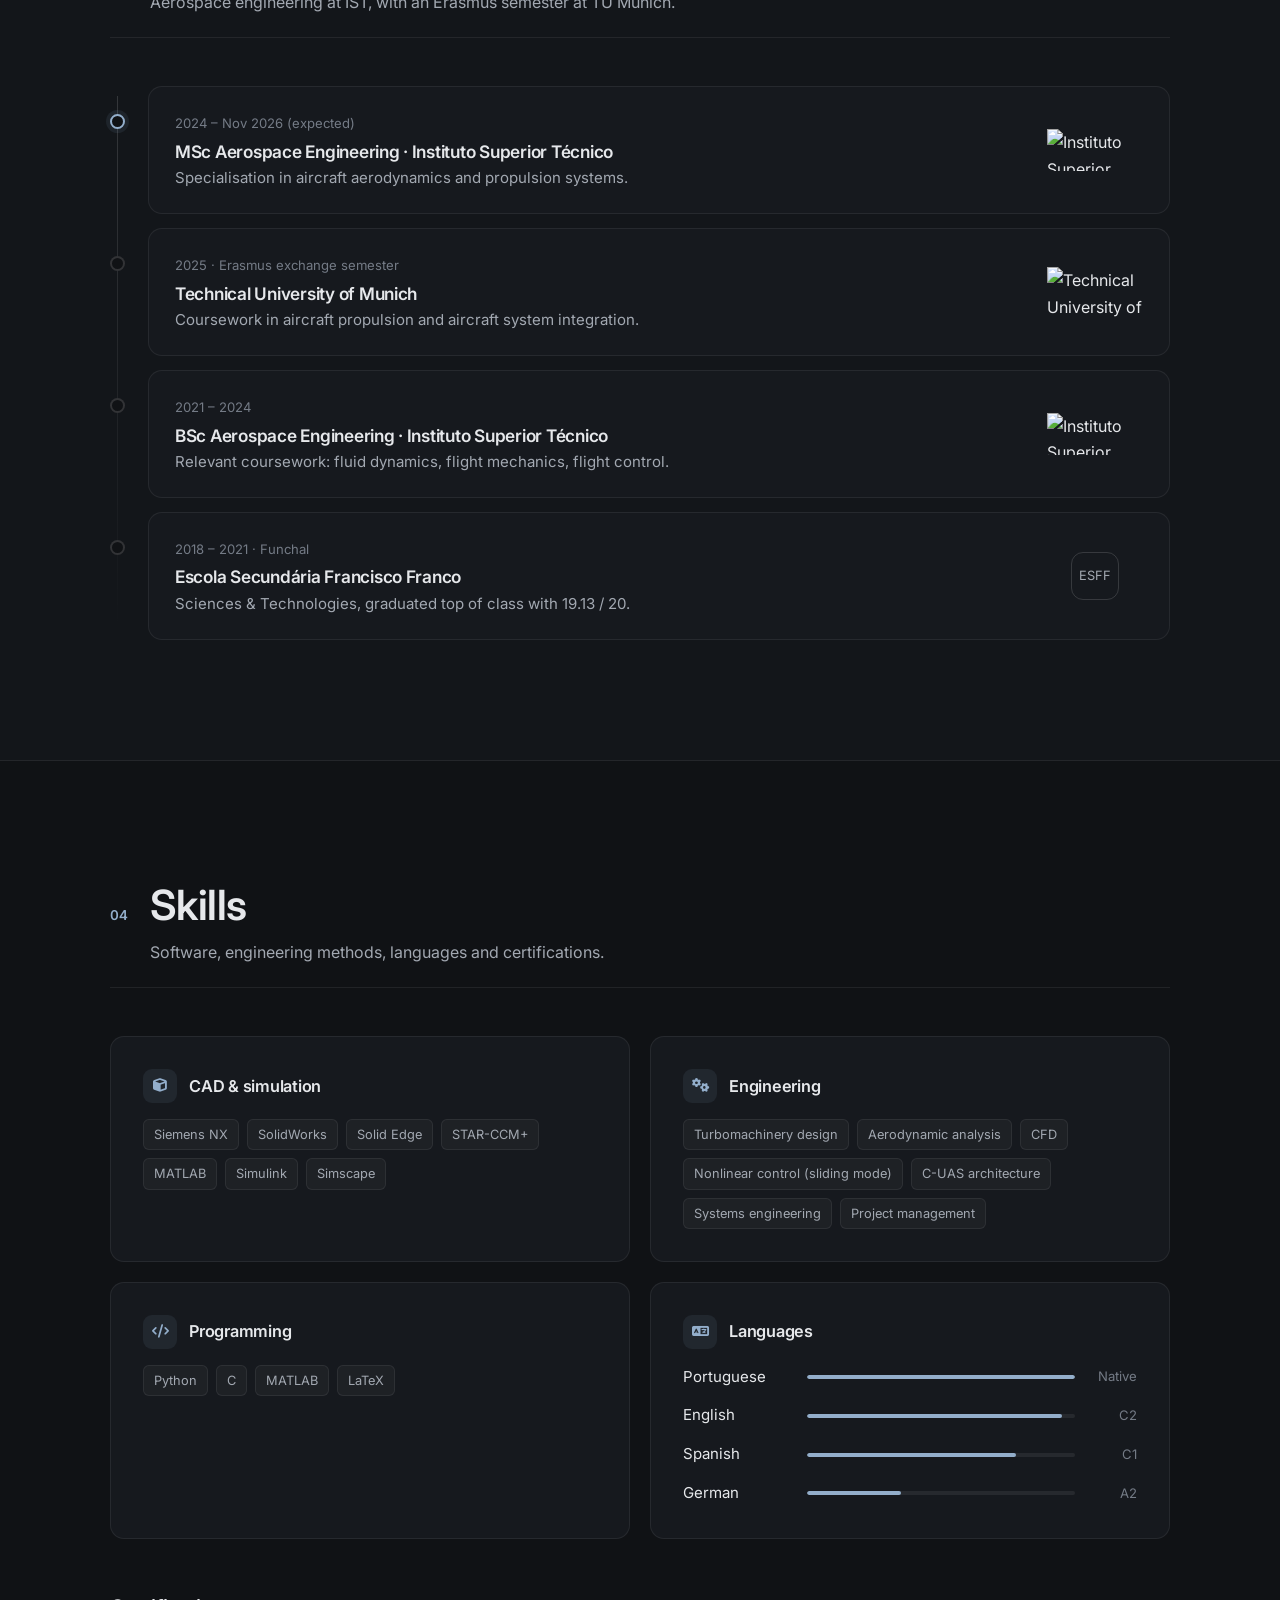
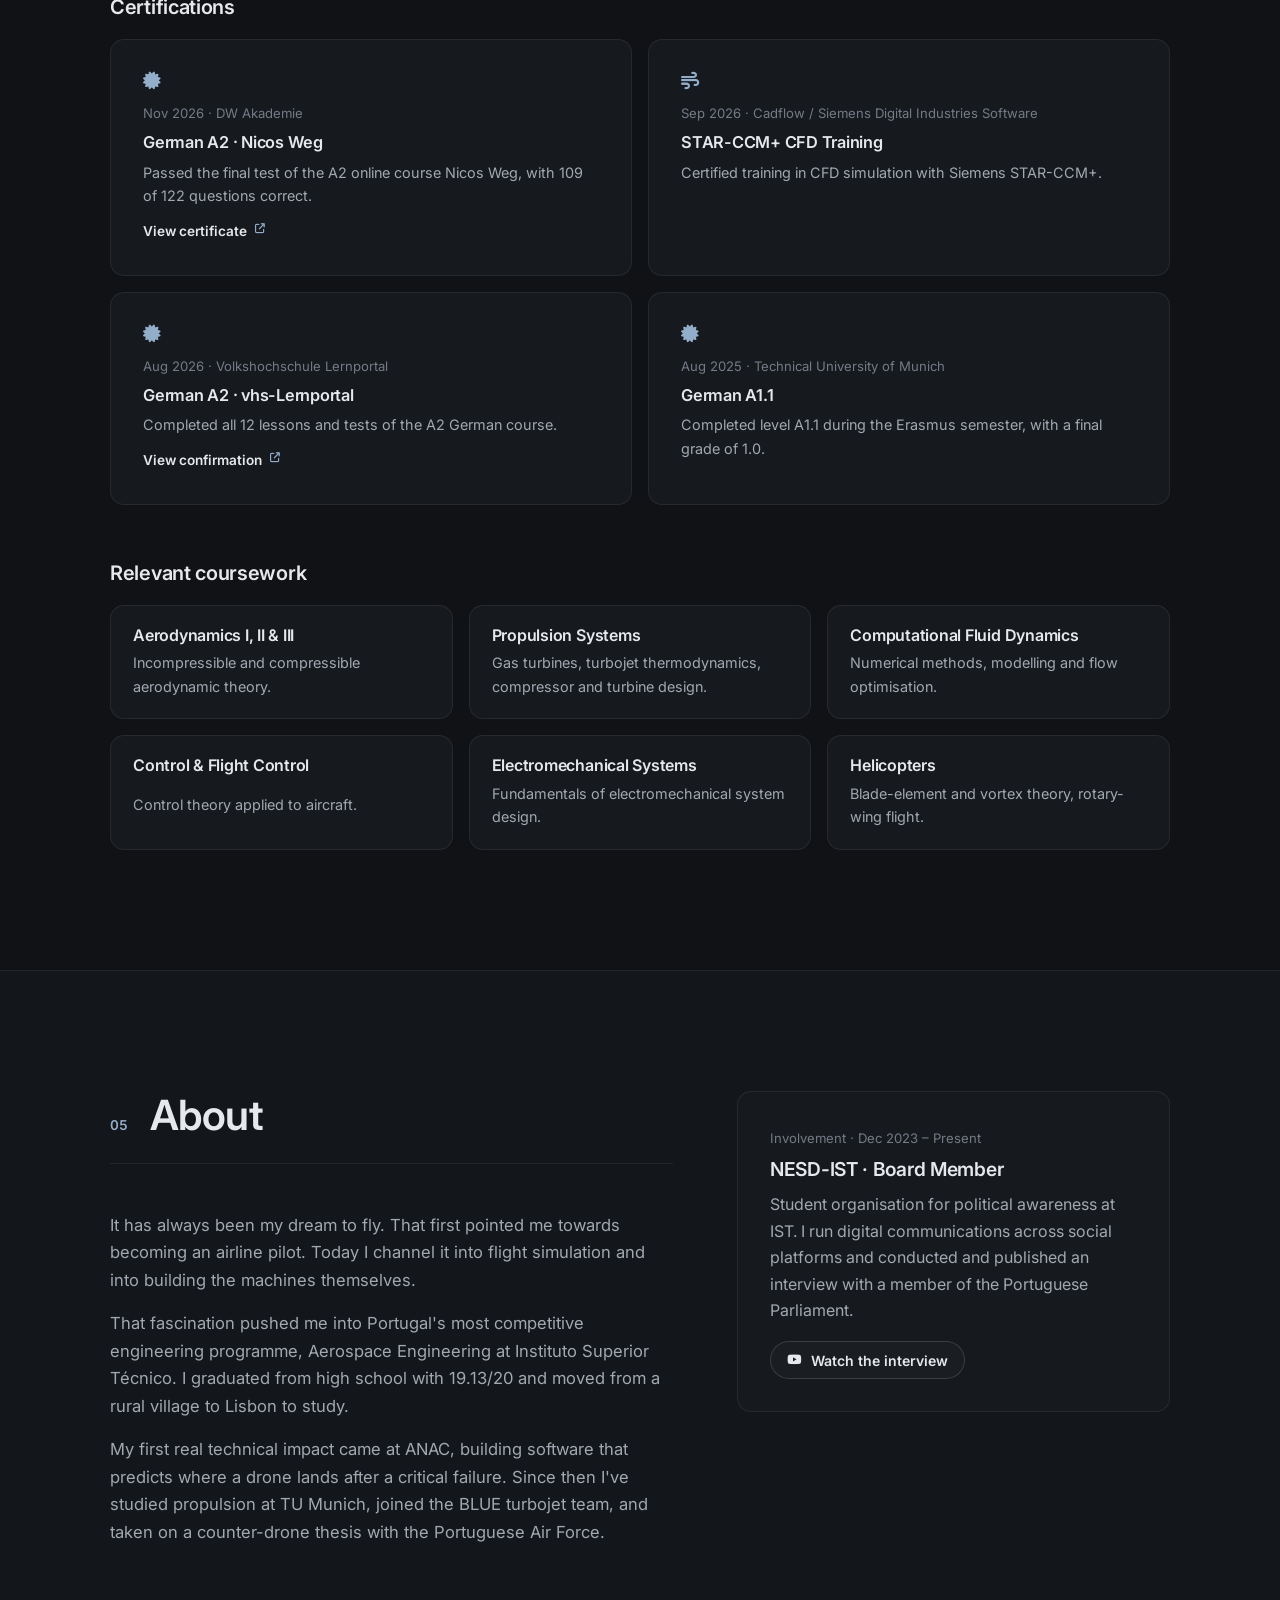
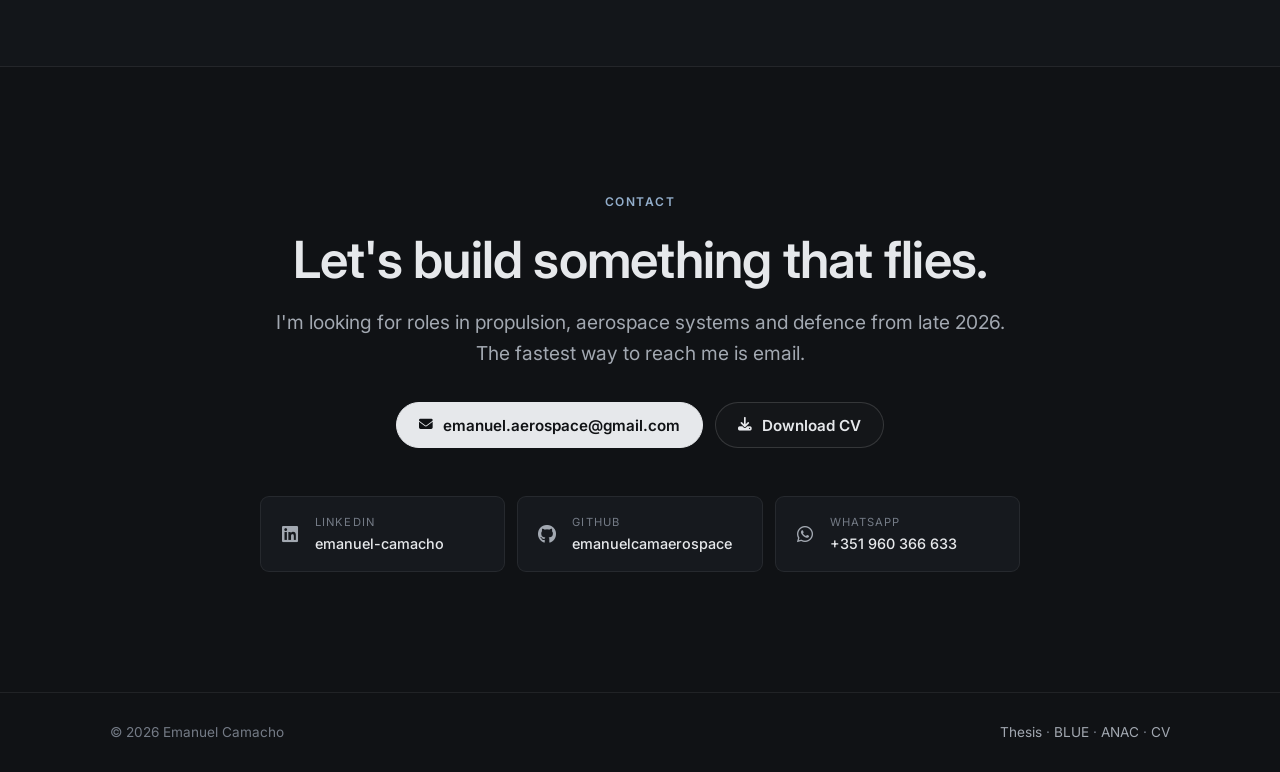
==== commit d0b09256: "Update index.html" ====
--- a/index.html
+++ b/index.html
@@ -291,7 +291,7 @@
         <i class="fas fa-certificate"></i>
         <span class="mono">Nov 2026 · DW Akademie</span>
         <h3>German A2 · Nicos Weg</h3>
-        <p>Passed the final test of the A2 online course Nicos Weg.</p>
+        <p>Passed the final test of the A2 online course Nicos Weg, with 109 of 122 questions correct.</p>
         <span class="link-arrow cert-link">View certificate <i class="fas fa-arrow-up-right-from-square"></i></span>
       </a>
       <div class="card cert" data-reveal style="--d:.06s">
@@ -311,7 +311,7 @@
         <i class="fas fa-certificate"></i>
         <span class="mono">Aug 2025 · Technical University of Munich</span>
         <h3>German A1.1</h3>
-        <p>Completed level A1.1 coursework during the Erasmus semester.</p>
+        <p>Completed level A1.1 during the Erasmus semester, with a final grade of 1.0.</p>
       </div>
     </div>
 
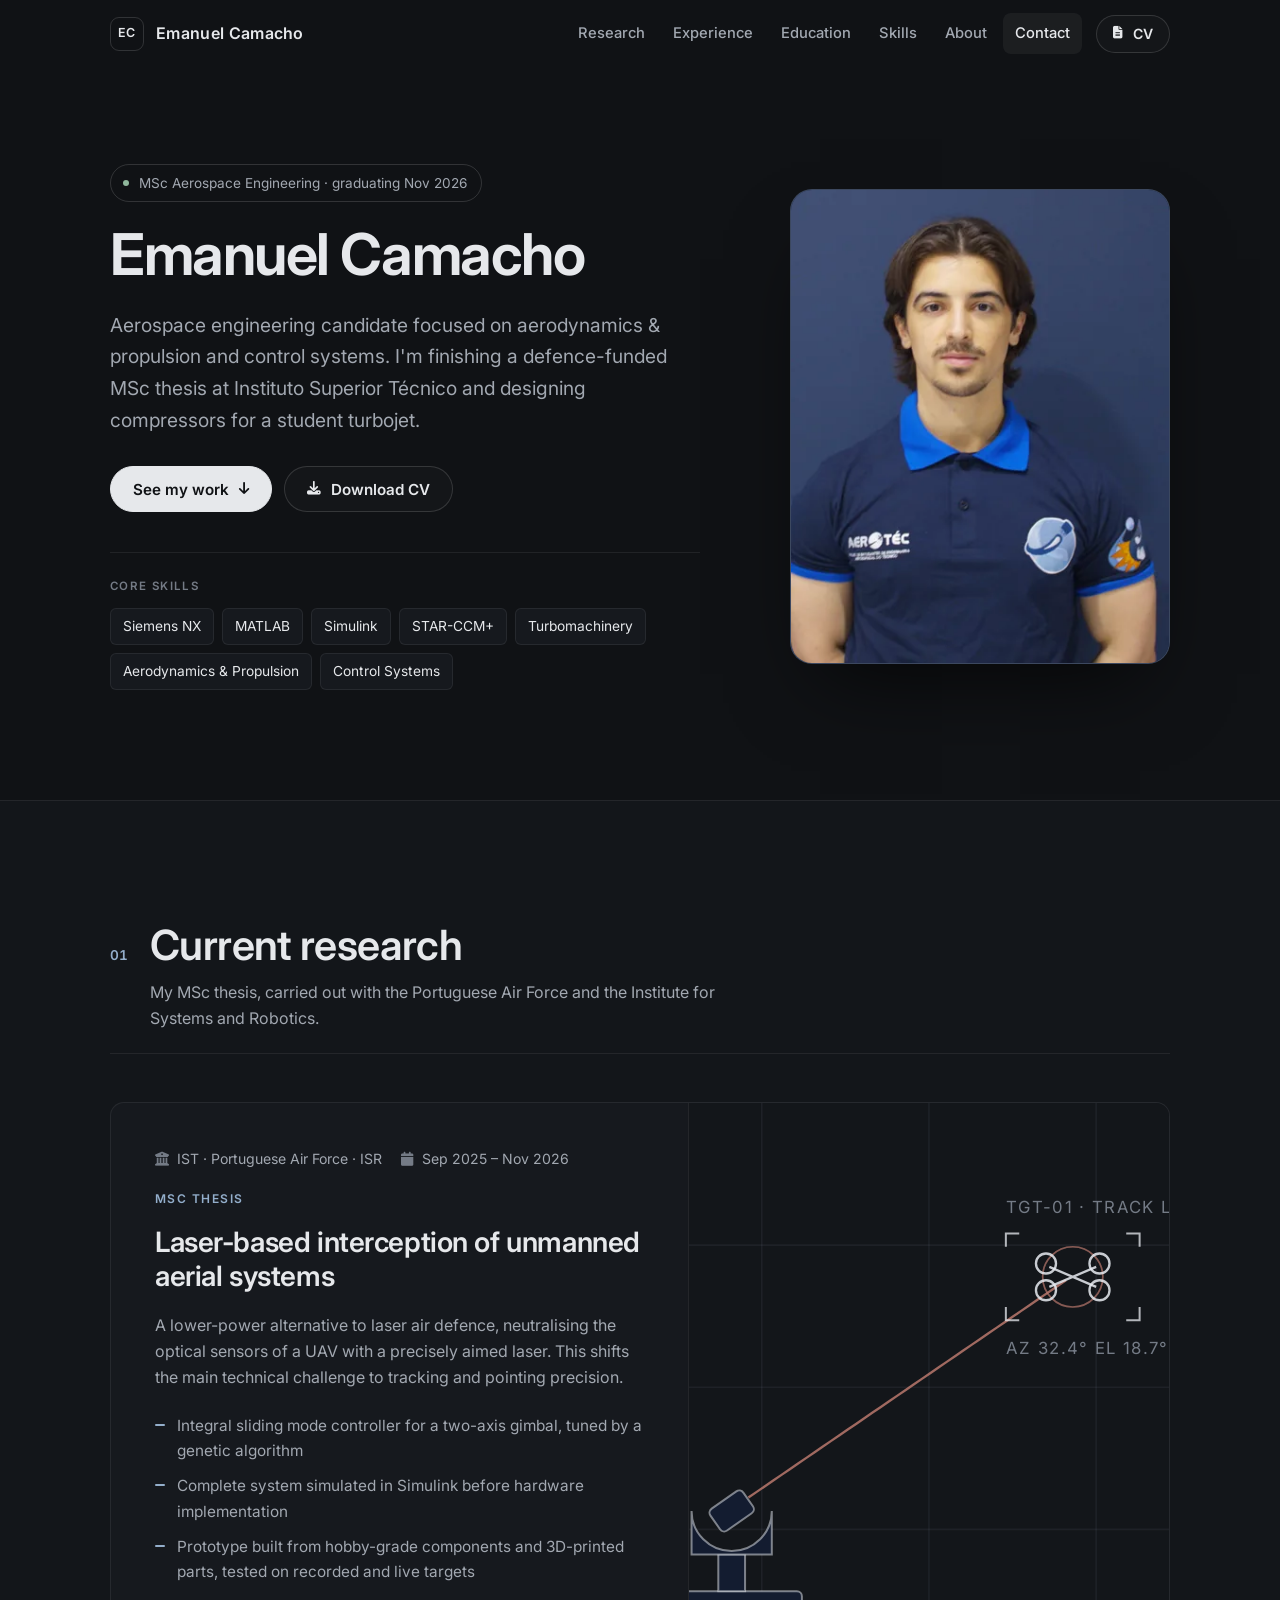
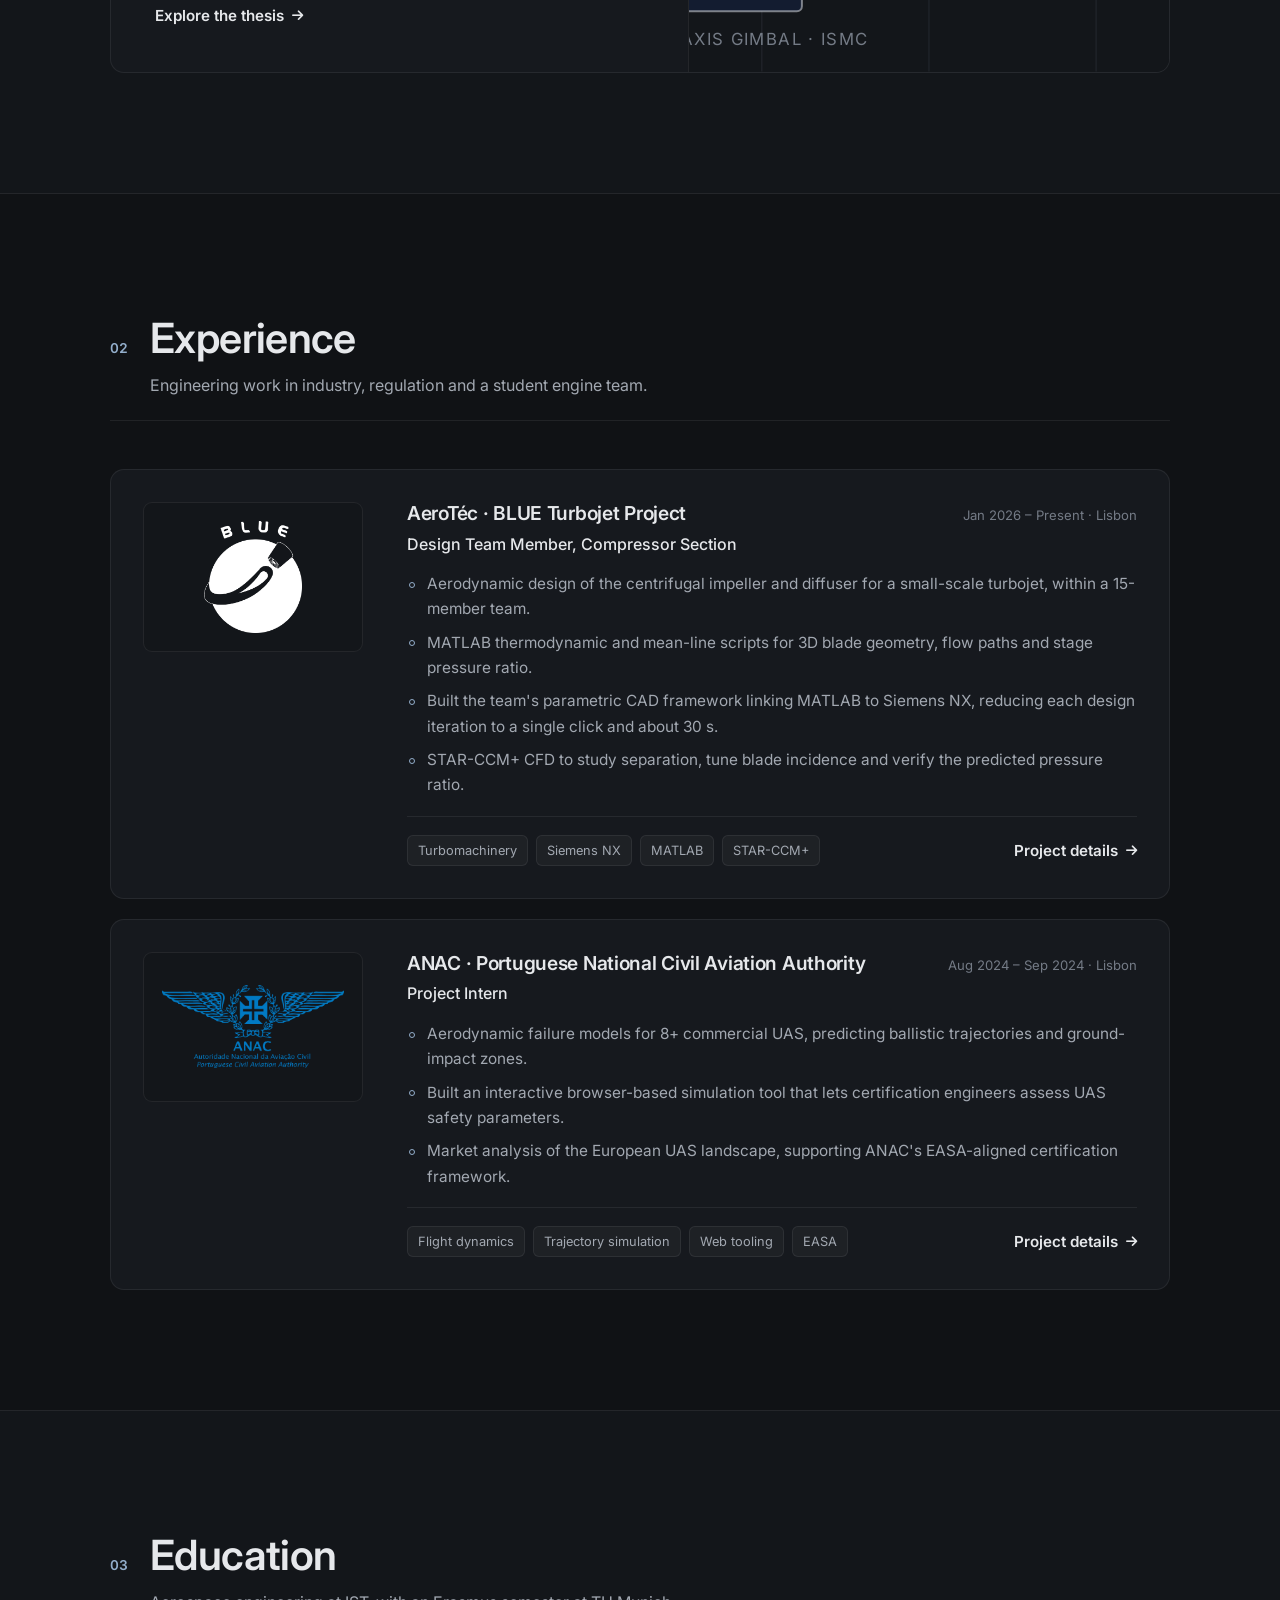
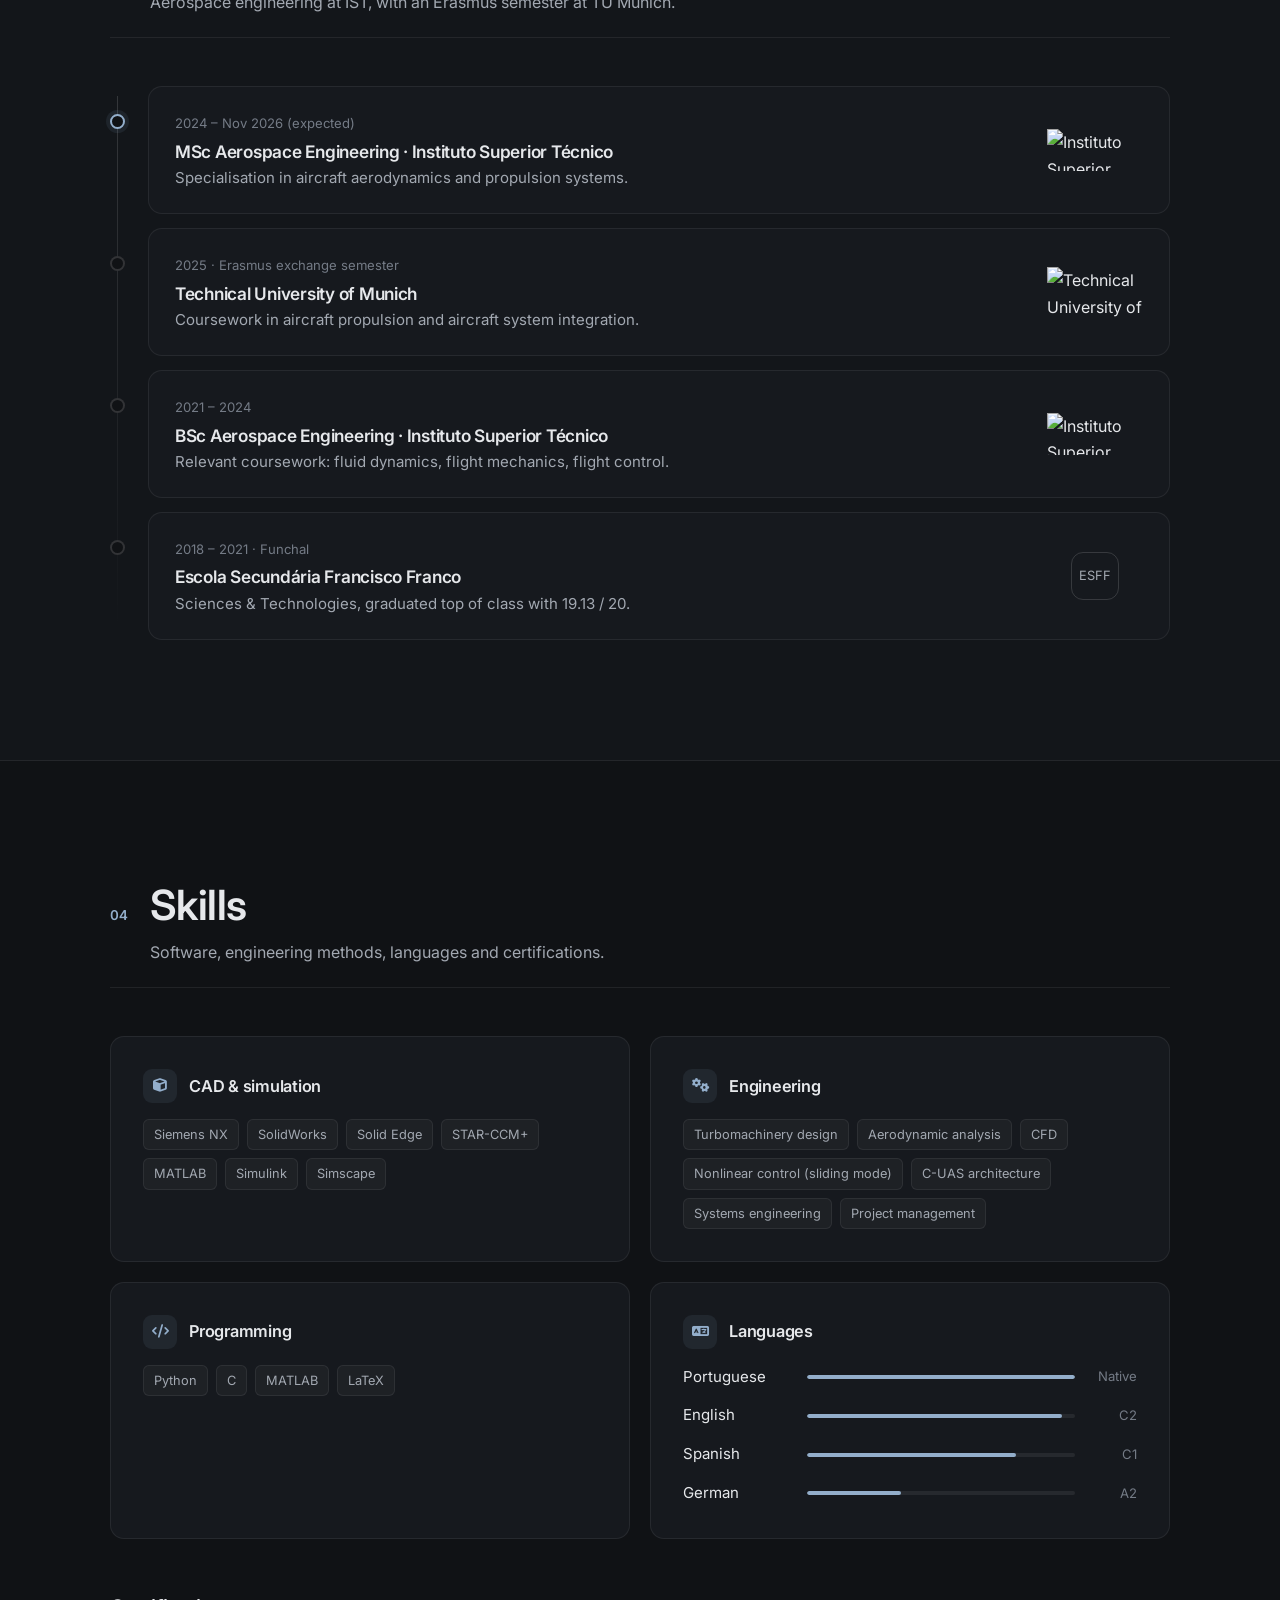
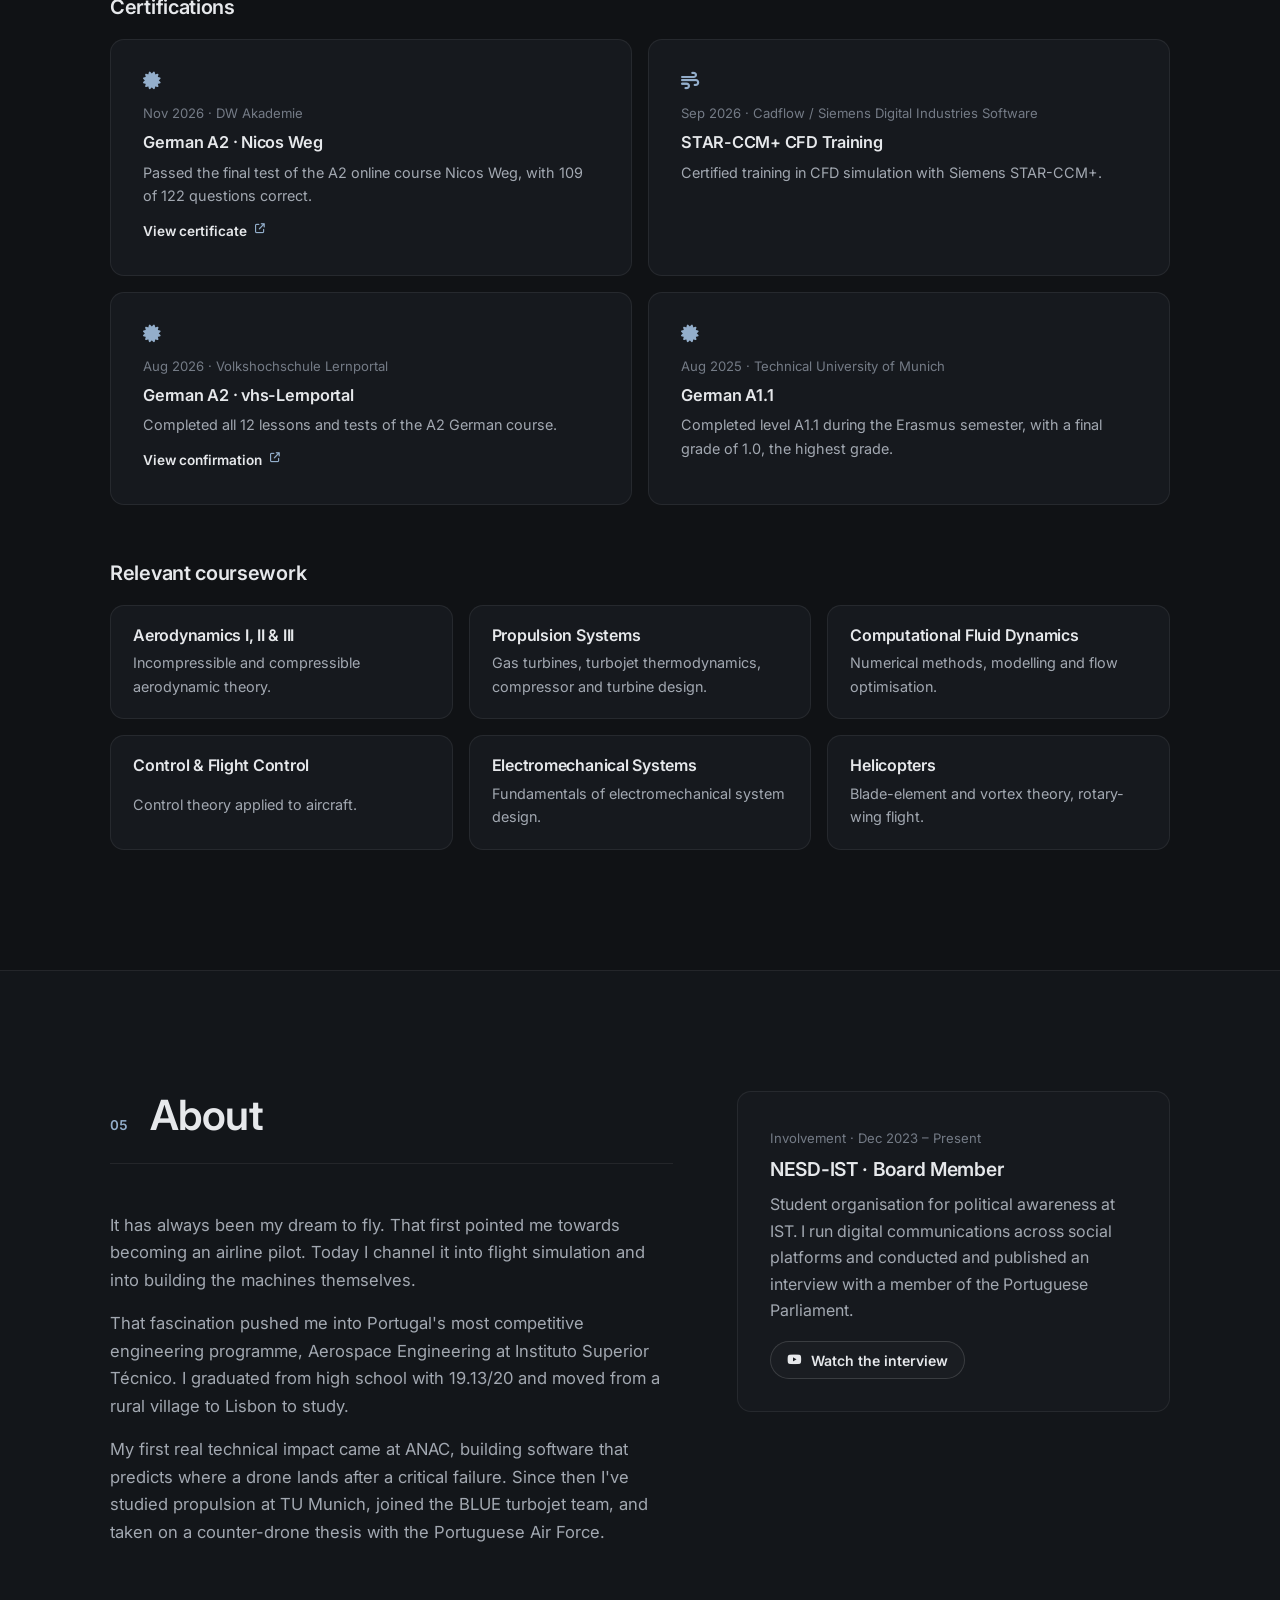
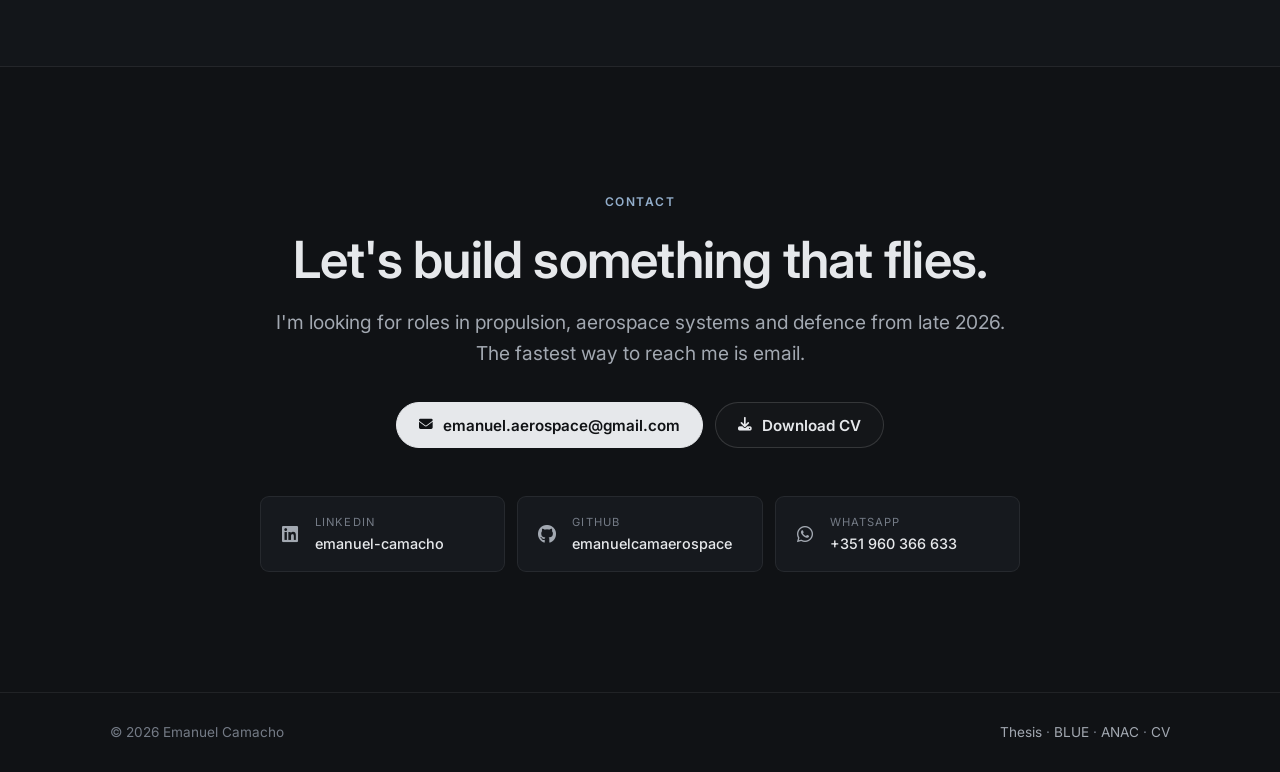
==== commit 88b7f076: "Update index.html" ====
--- a/index.html
+++ b/index.html
@@ -311,7 +311,7 @@
         <i class="fas fa-certificate"></i>
         <span class="mono">Aug 2025 · Technical University of Munich</span>
         <h3>German A1.1</h3>
-        <p>Completed level A1.1 during the Erasmus semester, with a final grade of 1.0.</p>
+        <p>Completed level A1.1 during the Erasmus semester, with a final grade of 1.0, the highest grade.</p>
       </div>
     </div>
 
